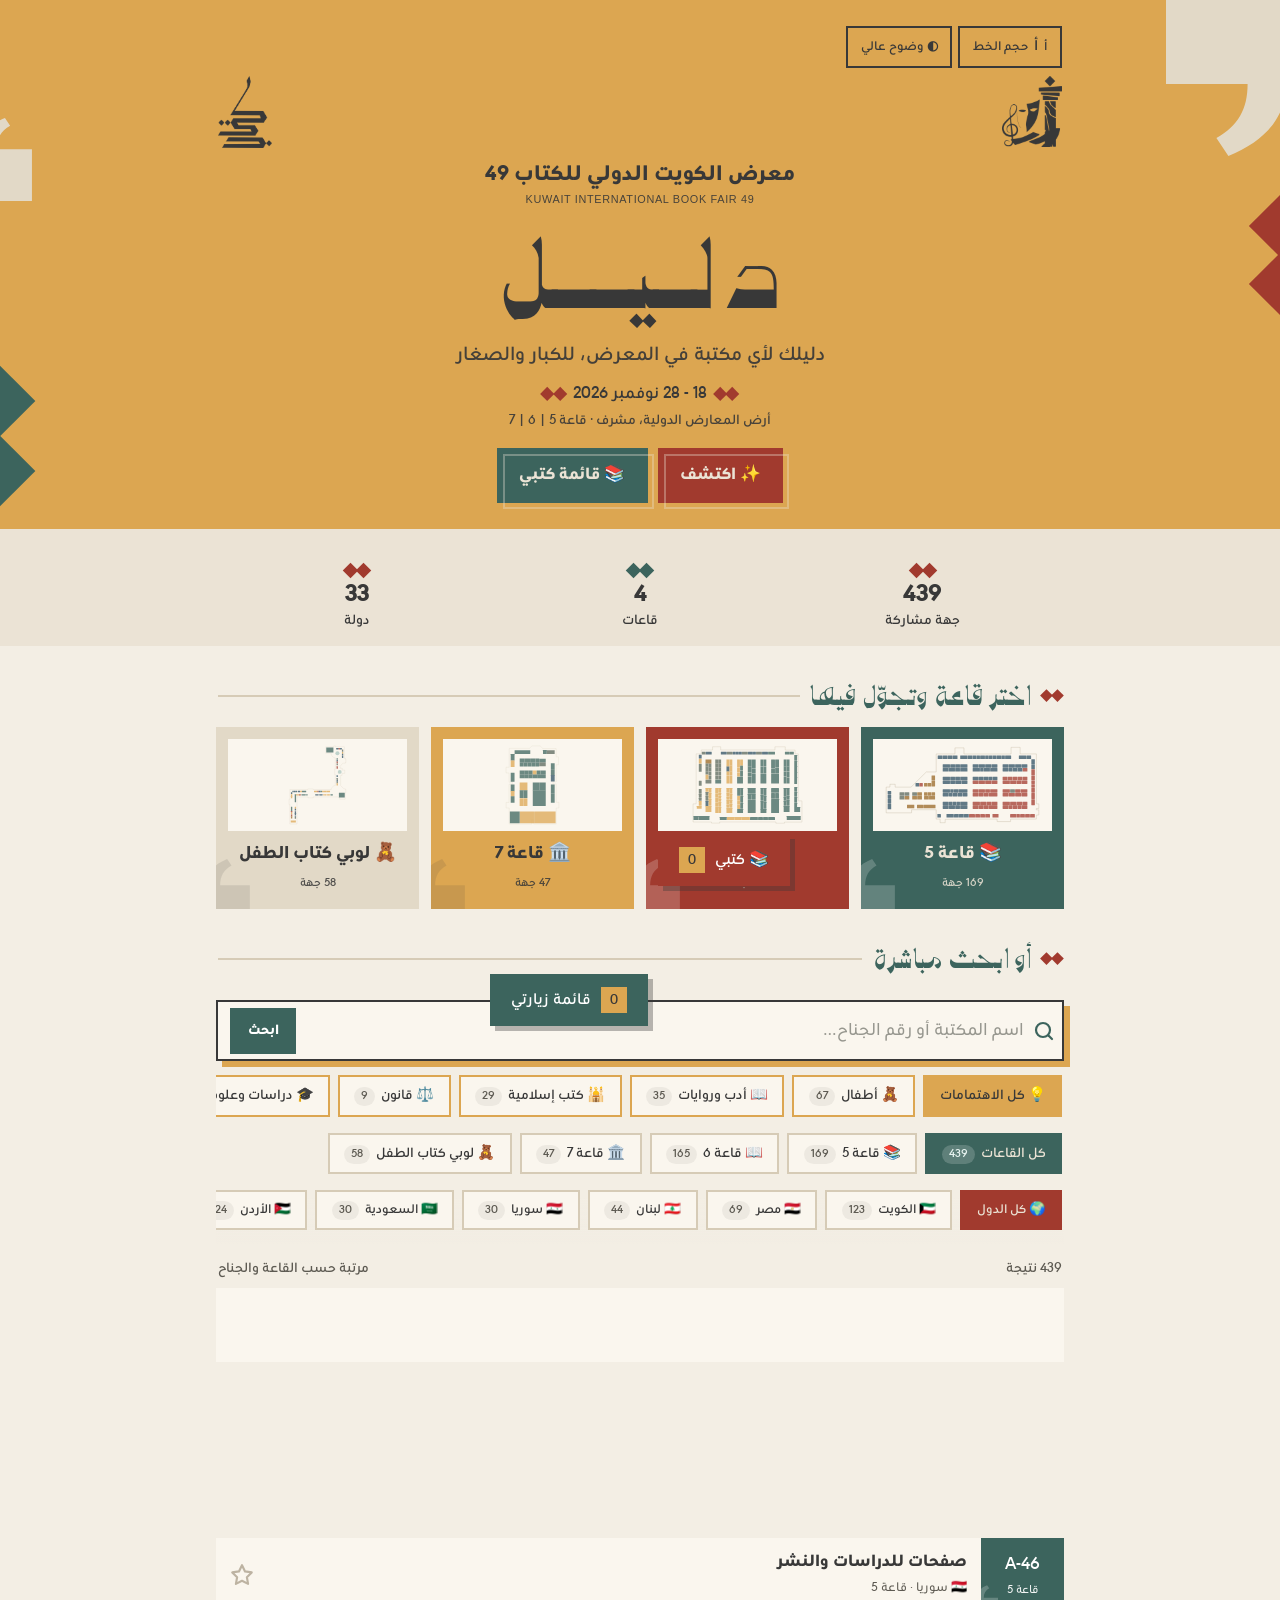
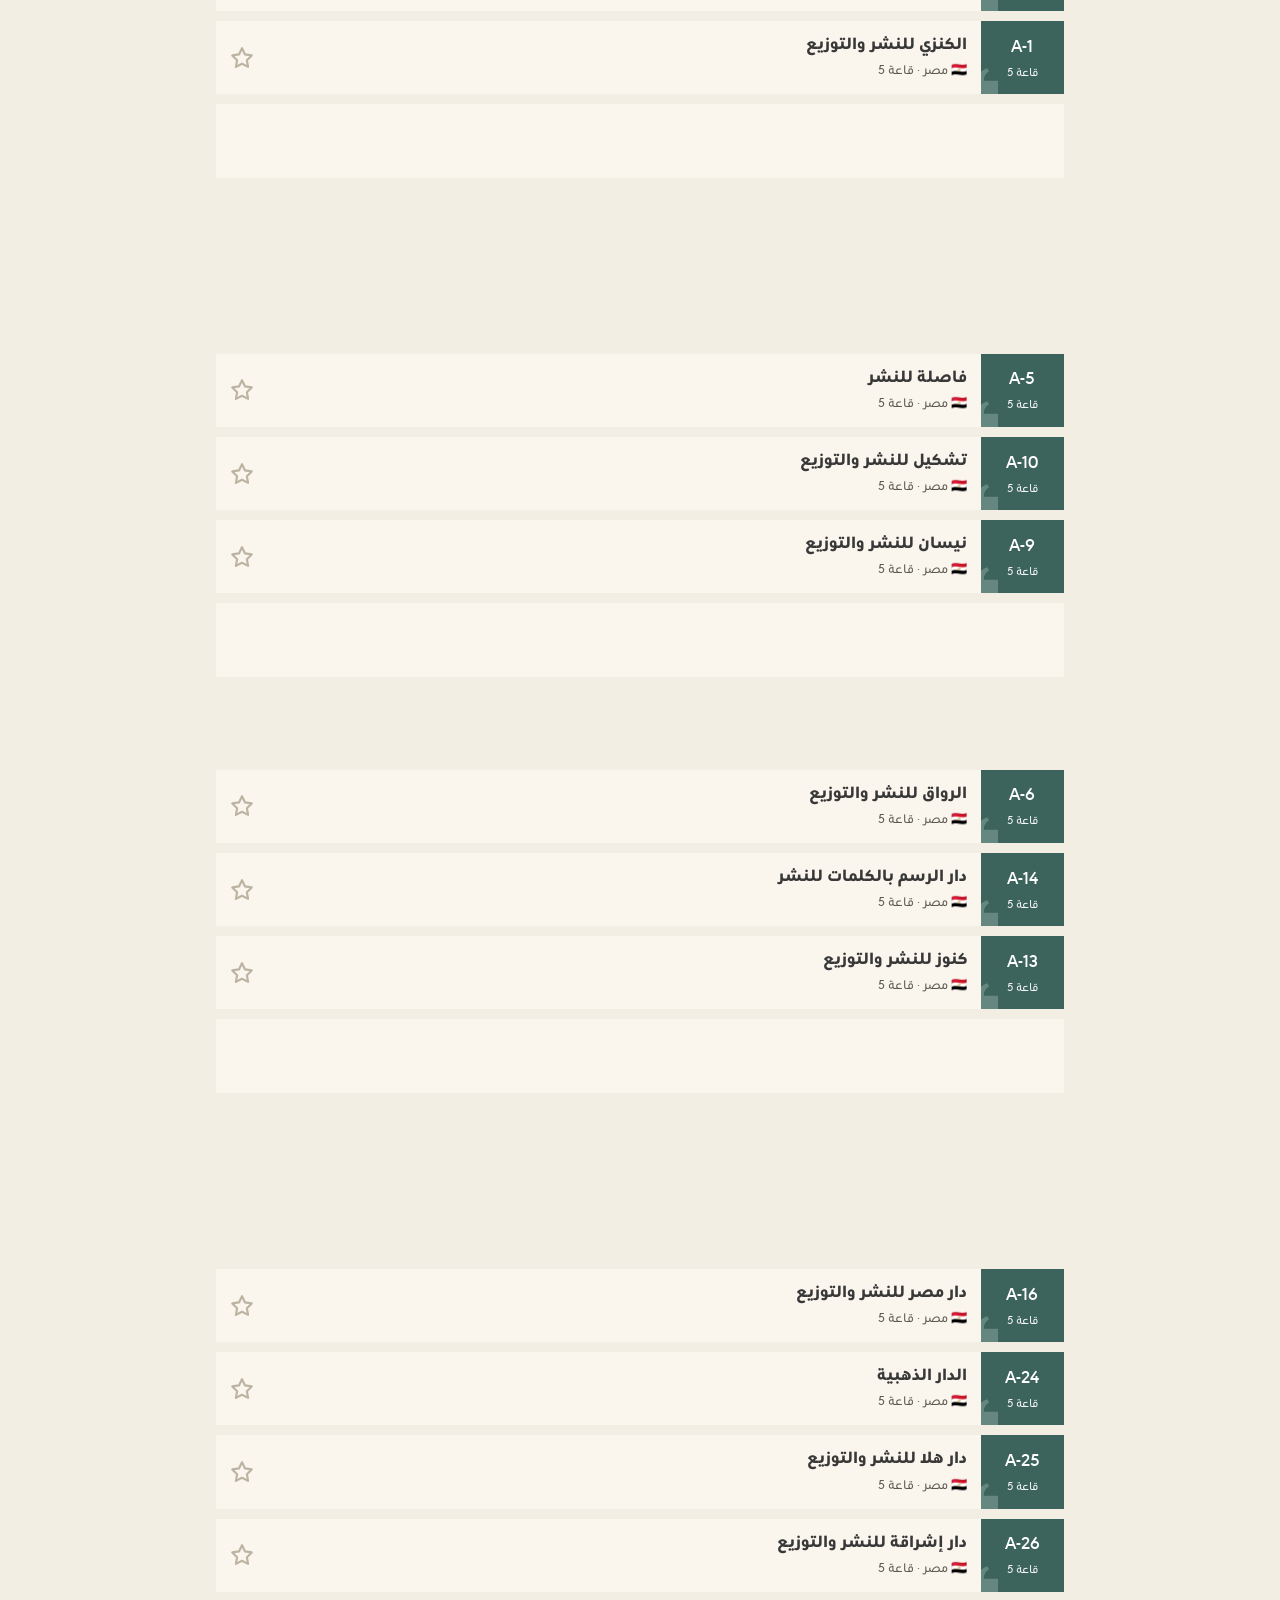
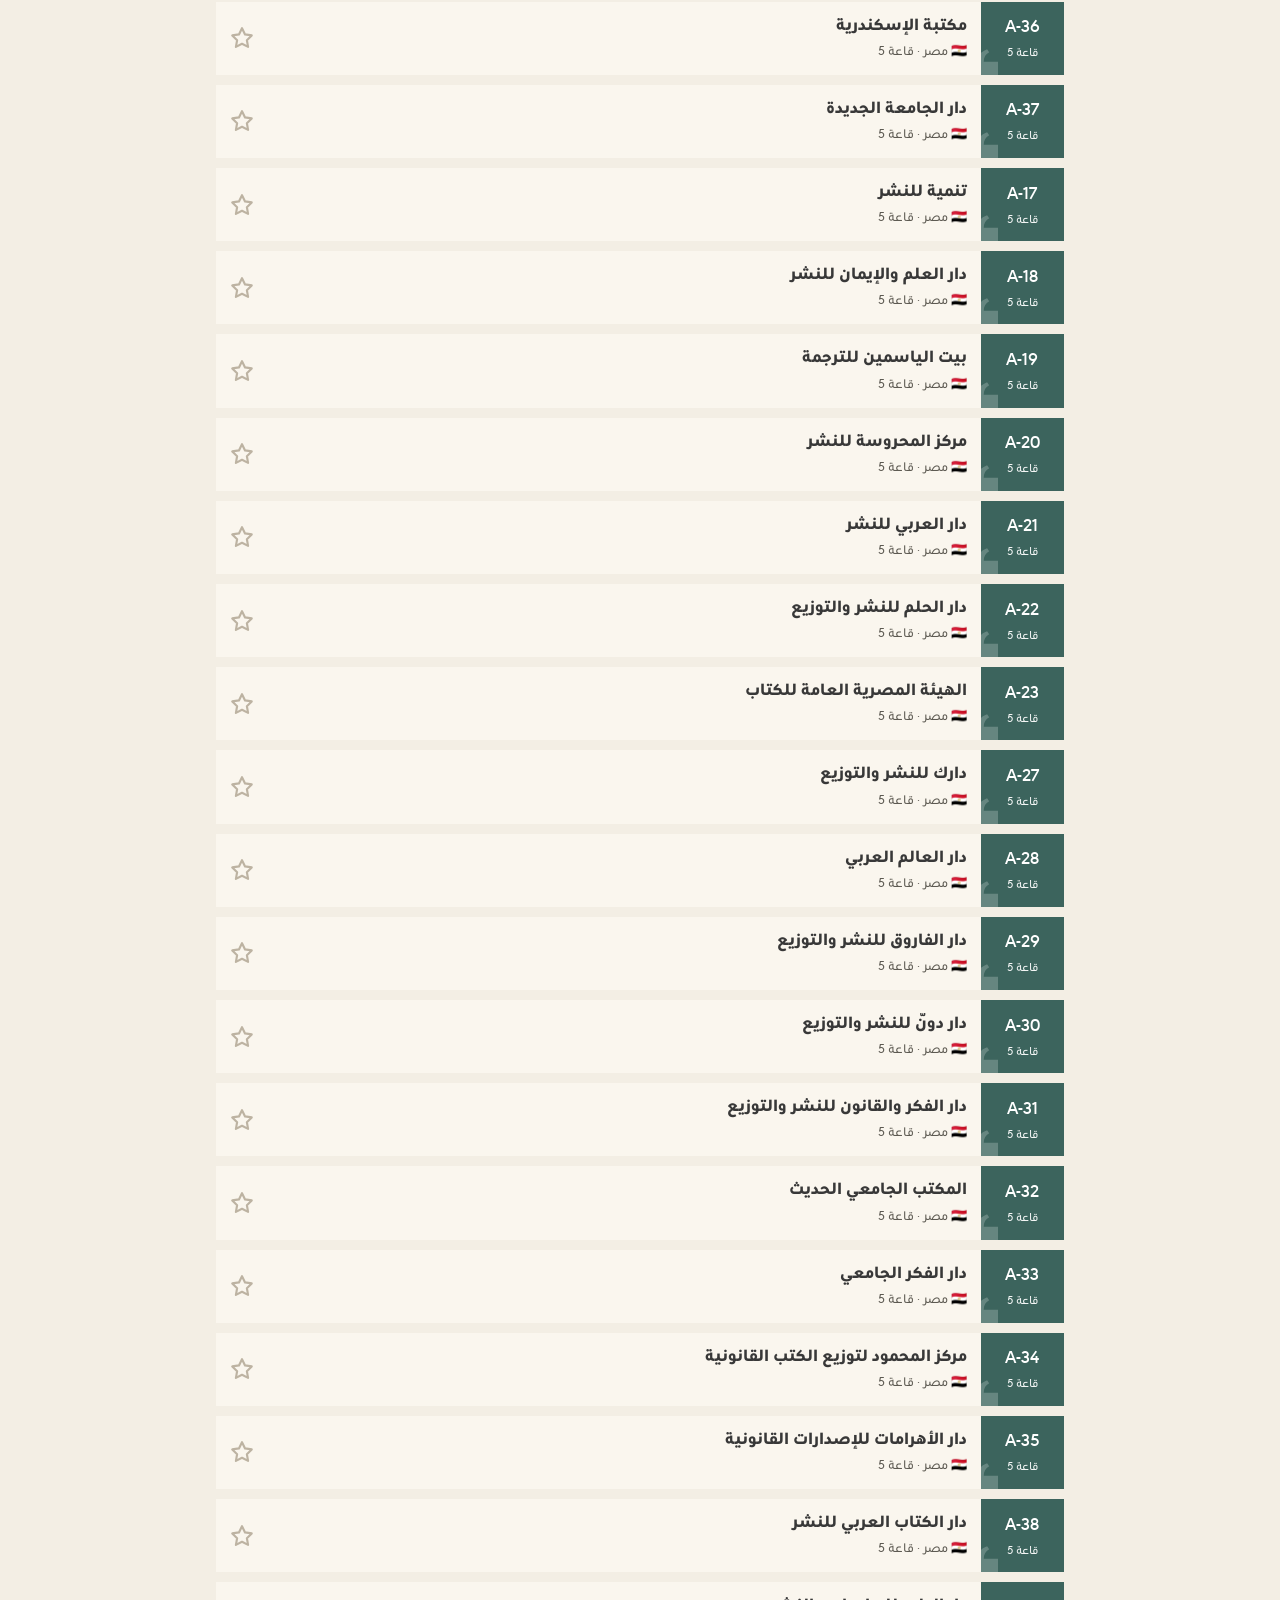
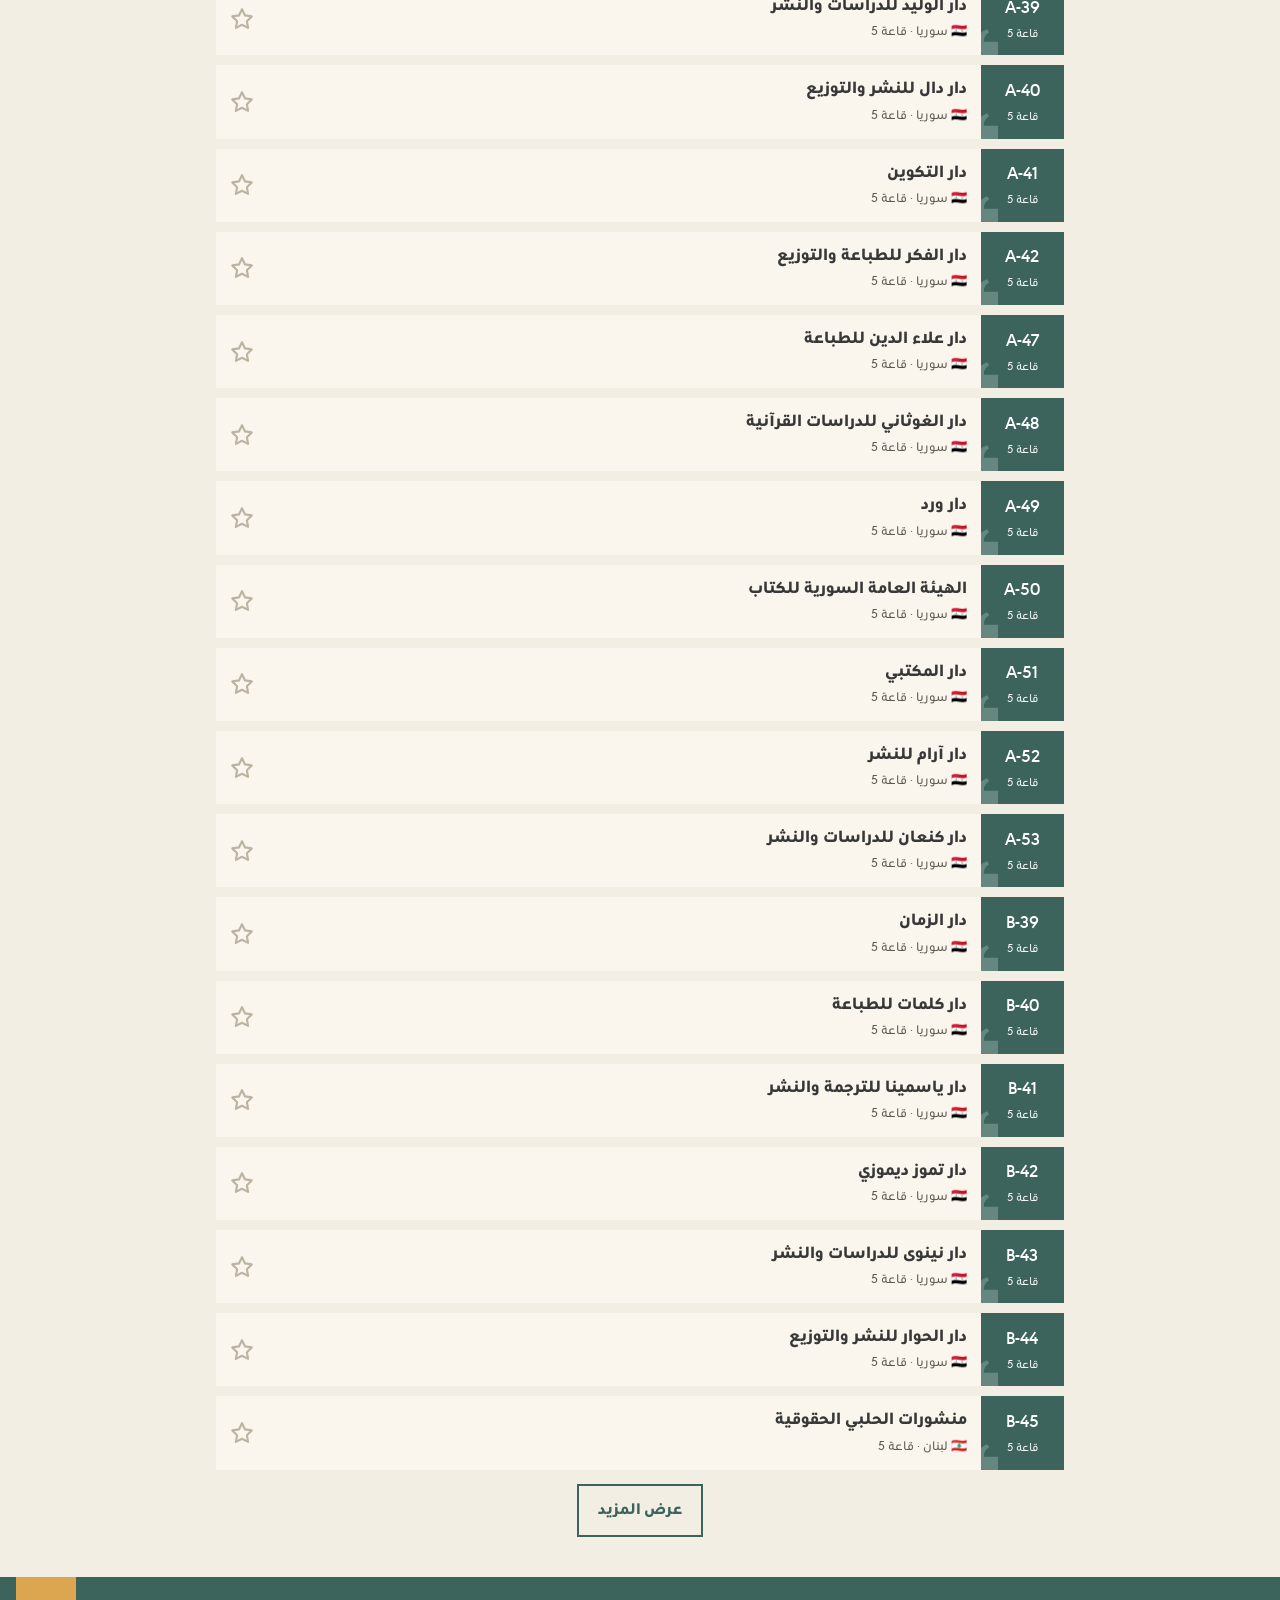
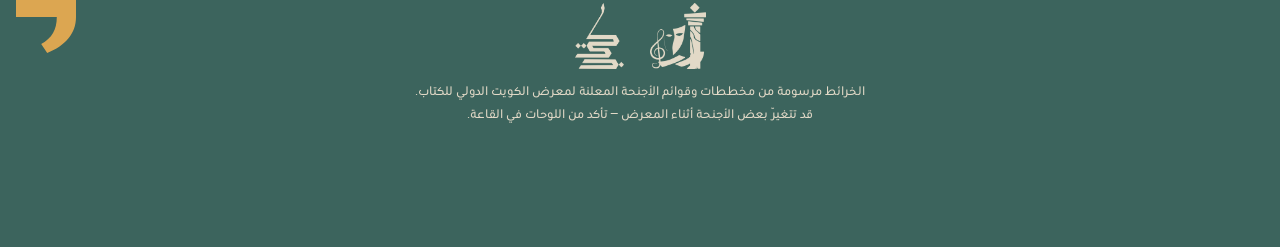
==== index.html @ 0741b062 "تصميم دليل مطابق لإعلانات معرض الكويت الدولي للكتاب 49 Co-Authored-By: Claude Opus 5.5 <noreply@anth" ====
<!DOCTYPE html>
<html lang="ar" dir="rtl">
<head>
<meta charset="utf-8">
<meta name="viewport" content="width=device-width, initial-scale=1">
<link rel="manifest" href="manifest.webmanifest">
<link rel="apple-touch-icon" href="icon-180.png">
<meta name="theme-color" content="#dca651">
<meta name="apple-mobile-web-app-capable" content="yes">
<meta name="apple-mobile-web-app-title" content="دليل">
<title>دليل — معرض الكويت الدولي للكتاب</title>
<link rel="preload" href="fonts/URWGeometricArabic-Medium.ttf" as="font" type="font/ttf" crossorigin>
<link rel="preload" href="fonts/Momken-Regular.otf" as="font" type="font/otf" crossorigin>
<style>
:root{
  --paper:#f4efe6; --card:#fffdf8; --ink:#1d2624; --muted:#5f655f; --line:#e3d9c7;
  --green:#1f5e57; --green2:#2f7d73; --maroon:#7a2a2a; --gold:#d9a441; --floor:#fbf7ef; --floor2:#efe6d4;
  --shadow:0 10px 30px -12px rgba(31,40,38,.25);
}
html{font-size:16px} html.fs2{font-size:19px} html.fs3{font-size:22.5px}
body.hc{--paper:#fff;--card:#fff;--ink:#000;--muted:#1b1b1b;--line:#000;--green:#00463f;--maroon:#6b0000;--floor:#fff;--floor2:#ddd}
body.hc .item,body.hc .chip,body.hc .field,body.hc .stat,body.hc .hallcard{border-width:2px}
*{box-sizing:border-box;-webkit-tap-highlight-color:transparent}
html,body{margin:0;background:var(--paper);color:var(--ink);font-family:"Baloo Bhaijaan 2",system-ui,sans-serif}
button{font-family:inherit;cursor:pointer;border:0;background:none;color:inherit;font-size:inherit}
button:focus-visible,input:focus-visible,.item:focus-visible{outline:3px solid var(--gold);outline-offset:2px}
.wrap{max-width:880px;margin:0 auto;padding:0 16px 130px}

/* ---------- top / a11y ---------- */
.a11y{display:flex;gap:6px;justify-content:flex-start;padding-top:12px;flex-wrap:wrap}
.a11y button{display:flex;align-items:center;gap:6px;background:var(--card);border:1px solid var(--line);border-radius:999px;padding:.4rem .8rem;font-size:.82rem;font-weight:600;color:var(--ink)}
.a11y button.on{background:var(--ink);color:var(--paper)}
.hero{padding:14px 0 10px}
.brand{display:flex;align-items:center;gap:12px}
.logo{width:56px;height:56px;border-radius:18px;background:var(--green);display:grid;place-items:center;box-shadow:var(--shadow);flex:none}
.logo svg{width:32px;height:32px}
h1{font-family:"Lalezar",sans-serif;font-size:2.2rem;margin:0;line-height:1.1;color:var(--green)}
h1 span{color:var(--maroon)}
.sub{margin:6px 0 0;color:var(--muted);font-size:.95rem}
.stats{display:flex;gap:8px;margin-top:14px;flex-wrap:wrap}
.stat{background:var(--card);border:1px solid var(--line);border-radius:999px;padding:.35rem .8rem;font-size:.85rem;color:var(--muted)}
.stat b{color:var(--green);font-size:1rem}

/* ---------- halls strip (drawn mini maps) ---------- */
.sect{font-family:"Lalezar",sans-serif;color:var(--green);font-size:1.15rem;margin:22px 2px 10px}
.halls{display:grid;grid-template-columns:repeat(4,1fr);gap:10px}
@media(max-width:620px){.halls{grid-template-columns:repeat(2,1fr)}}
.hallcard{background:var(--card);border:1px solid var(--line);border-radius:18px;padding:10px;text-align:center;box-shadow:var(--shadow);transition:transform .15s}
.hallcard:active{transform:scale(.97)}
.hallcard svg{width:100%;height:82px;display:block}
.hallcard b{display:block;margin-top:6px;font-size:.95rem}
.hallcard small{color:var(--muted);font-size:.78rem}
.hallcard.kids{background:linear-gradient(160deg,#fff4dc,#ffe6ef);border-color:#f2c9a0}

/* ---------- Search ---------- */
.searchbox{position:sticky;top:0;z-index:20;background:linear-gradient(var(--paper) 80%,transparent);padding:10px 0 12px}
.field{display:flex;align-items:center;gap:8px;background:var(--card);border:2px solid var(--line);border-radius:18px;padding:6px 8px 6px 14px;box-shadow:var(--shadow)}
.field:focus-within{border-color:var(--green2)}
.field>svg{flex:none;width:24px;height:24px;color:var(--green)}
.field input{flex:1;min-width:0;border:0;outline:0;background:none;font:inherit;font-size:1.08rem;padding:.6rem 0;color:var(--ink)}
.field input::placeholder{color:#97978f}
.clear{width:36px;height:36px;border-radius:10px;color:var(--muted);display:none}
.clear.on{display:grid;place-items:center}
.surprise{flex:none;display:flex;align-items:center;gap:6px;background:var(--maroon);color:#fff;border-radius:12px;padding:.6rem .8rem;font-weight:600;font-size:.9rem}
.chips{display:flex;gap:8px;overflow-x:auto;padding:12px 2px 2px;scrollbar-width:none}
.chips::-webkit-scrollbar{display:none}
.chip{flex:none;padding:.45rem .9rem;border-radius:999px;border:1px solid var(--line);background:var(--card);font-size:.9rem;color:var(--ink);white-space:nowrap}
.chip small{display:inline-block;color:var(--muted);margin-inline-start:6px;background:rgba(0,0,0,.05);border-radius:999px;padding:0 7px;font-size:.75rem}
.chip.on{background:var(--green);color:#fff;border-color:var(--green)}
.chip.on small{color:#e7f3f0;background:rgba(255,255,255,.18)}
.chips.countries .chip{font-size:.83rem}
.chips.countries .chip.on{background:var(--maroon);border-color:var(--maroon)}

/* ---------- Results ---------- */
.meta{display:flex;justify-content:space-between;align-items:center;margin:14px 2px 8px;color:var(--muted);font-size:.85rem}
.hint{background:#fff6e2;border:1px dashed var(--gold);border-radius:14px;padding:10px 14px;margin:6px 0 10px;font-size:.9rem;color:#3b3220}
.list{display:grid;gap:10px}
.item{display:flex;align-items:stretch;background:var(--card);border:1px solid var(--line);border-radius:18px;overflow:hidden;animation:rise .35s both;cursor:pointer}
.item:active{transform:scale(.985)}
@keyframes rise{from{opacity:0;transform:translateY(8px)}to{opacity:1;transform:none}}
.tag{flex:none;width:5rem;display:flex;flex-direction:column;align-items:center;justify-content:center;gap:2px;color:#fff;padding:10px 4px}
.tag .bn{font-weight:700;font-size:1.15rem;direction:ltr}
.tag .hn{font-size:.72rem;opacity:.95}
.t-h5{background:#1f5e57} .t-h6{background:#7a2a2a} .t-h7{background:#3e4a6b} .t-kids{background:#b5672b}
.body{flex:1;min-width:0;padding:12px 14px}
.name{font-weight:600;font-size:1rem;line-height:1.5}
.name mark{background:#fde9b4;color:inherit;border-radius:4px;padding:0 2px}
.cty{font-size:.82rem;color:var(--muted);margin-top:3px}
.star{flex:none;width:3.3rem;display:grid;place-items:center;color:#bdb3a2}
.star svg{width:26px;height:26px;transition:transform .25s}
.star.on{color:var(--gold)}
.star.on svg{transform:scale(1.15) rotate(-12deg)}
.empty{text-align:center;color:var(--muted);padding:40px 10px;line-height:1.9}
.more{display:block;margin:14px auto;padding:.7rem 1.2rem;border-radius:12px;background:var(--card);border:1px solid var(--line);font-weight:600;color:var(--green)}

/* ---------- dock ---------- */
.dock{position:fixed;inset-inline:0;bottom:14px;z-index:30;display:flex;justify-content:center;pointer-events:none}
.dock button{pointer-events:auto;display:flex;align-items:center;gap:10px;background:var(--ink);color:var(--paper);border-radius:999px;padding:.8rem 1.3rem;font-weight:600;box-shadow:0 14px 30px -10px rgba(0,0,0,.5);transform:translateY(140px);transition:transform .35s cubic-bezier(.2,1.4,.4,1)}
.dock button.on{transform:none}
.dock .cnt{background:var(--gold);color:#1d2624;border-radius:999px;min-width:26px;height:26px;display:grid;place-items:center;font-size:.9rem}

/* ---------- sheets ---------- */
.sheet{position:fixed;inset:0;z-index:50;display:none;flex-direction:column;background:var(--paper)}
.sheet.open{display:flex;animation:fade .25s}
@keyframes fade{from{opacity:0}to{opacity:1}}
.bar{display:flex;align-items:center;gap:10px;padding:10px 12px;background:var(--card);border-bottom:1px solid var(--line)}
.bar h2{flex:1;margin:0;font-size:1.1rem;font-family:"Lalezar",sans-serif;color:var(--green)}
.icon{width:44px;height:44px;border-radius:12px;display:grid;place-items:center;background:#f1ebdf;color:#1d2624;flex:none}
.icon svg{width:22px;height:22px}

/* ---------- drawn map ---------- */
.viewport{position:relative;flex:1;overflow:hidden;touch-action:none;cursor:grab;
  background:radial-gradient(circle at 20% 10%,#e9f1ee 0,transparent 45%),radial-gradient(circle at 90% 90%,#f6e7d4 0,transparent 40%),#ece6da}
body.hc .viewport{background:#e8e8e8}
.viewport.drag{cursor:grabbing}
.stage{position:absolute;left:0;top:0;transform-origin:0 0;will-change:transform}
.stage.anim{transition:transform .75s cubic-bezier(.22,.9,.25,1)}
.stage svg{display:block;overflow:visible}
.floor{fill:var(--floor);stroke:#d8ccb4;stroke-width:3}
.corr{fill:none;stroke:var(--floor);stroke-linecap:round;stroke-linejoin:round}
.corrEdge{fill:none;stroke:#d8ccb4;stroke-linecap:round;stroke-linejoin:round}
.bt rect{stroke-width:2;transition:fill .3s,opacity .3s}
.bt .num{font:700 15px "Baloo Bhaijaan 2",sans-serif;text-anchor:middle;dominant-baseline:central;direction:ltr;pointer-events:none}
.bt .nm{font:600 7.5px "Baloo Bhaijaan 2",sans-serif;text-anchor:middle;dominant-baseline:central;fill:#1d2624;pointer-events:none;opacity:0;transition:opacity .3s}
.zoomed .bt .nm{opacity:1}
.zoomed .bt .num{transform:translateY(-6px)}
.bt{cursor:pointer}
.bt .vs{display:none}
.bt.v .vs{display:inline}
svg.focus .bt rect{opacity:.38}
svg.focus .bt.nb rect,svg.focus .bt.sel rect{opacity:1}
.bt.nb rect{stroke:#d9a441!important;stroke-width:4}
.bt.sel rect{fill:#7a2a2a!important;stroke:#fff!important;stroke-width:4}
.bt.sel .num{fill:#fff!important}
.bt.sel .nm{fill:#fff!important}
.halo{fill:none;stroke:#7a2a2a;stroke-width:5;animation:halo 1.6s ease-out infinite;transform-box:fill-box;transform-origin:center}
.halo.b{animation-delay:.8s}
@keyframes halo{from{transform:scale(.6);opacity:.95}to{transform:scale(1.9);opacity:0}}
.pinG{animation:bob 1.4s ease-in-out infinite}
@keyframes bob{50%{transform:translateY(-8px)}}
.ent text{font:700 14px "Baloo Bhaijaan 2",sans-serif;fill:#fff;text-anchor:middle;dominant-baseline:central}
.compass{position:absolute;inset-inline-end:12px;bottom:12px;z-index:3;background:var(--card);border-radius:14px;box-shadow:var(--shadow);padding:8px 10px;font-size:.75rem;max-width:62%}
.compass .legend{margin-top:6px}
.legend span{display:inline-flex;align-items:center;gap:4px;margin:2px 0 2px 8px;white-space:nowrap}
.legend i{width:12px;height:12px;border-radius:3px;display:inline-block;border:2px solid}
.zoom{position:absolute;inset-inline-start:12px;top:12px;display:flex;flex-direction:column;gap:8px;z-index:3}
.zoom button{width:46px;height:46px;border-radius:14px;background:var(--card);box-shadow:var(--shadow);font-size:1.4rem;font-weight:700;color:var(--green)}
.zoom button.tg{font-size:.7rem;line-height:1.15}
.halltabs{position:absolute;inset-inline-end:12px;top:12px;z-index:3;display:flex;gap:6px;flex-wrap:wrap;justify-content:flex-end;max-width:72%}
.halltabs button{background:var(--card);box-shadow:var(--shadow);border-radius:12px;padding:.45rem .7rem;font-size:.82rem;font-weight:600;color:var(--ink)}
.halltabs button.on{background:var(--green);color:#fff}

.info{background:var(--card);border-top-left-radius:26px;border-top-right-radius:26px;padding:12px 18px 18px;box-shadow:0 -10px 30px -12px rgba(0,0,0,.25);position:relative;z-index:4;max-height:52vh;overflow:auto}
.info .grip{width:44px;height:5px;border-radius:9px;background:#ddd3c2;margin:0 auto 10px}
.info .row{display:flex;gap:12px;align-items:center}
.badge{flex:none;border-radius:16px;color:#fff;padding:8px 12px;text-align:center;min-width:5rem}
.badge b{display:block;font-size:1.3rem;direction:ltr}
.badge span{font-size:.75rem;opacity:.95}
.info .nm{font-weight:700;font-size:1.15rem;line-height:1.45}
.info .ct{color:var(--muted);font-size:.9rem}
.where{margin-top:12px;background:#f6f0e4;border-radius:14px;padding:10px 12px;font-size:.92rem;line-height:1.8;color:#2b2b26}
body.hc .where{background:#fff;border:2px solid #000}
.where button{display:inline;background:#fff;border:1px solid #e3d6bd;border-radius:8px;padding:1px 8px;margin:2px;font-size:.85rem;color:#1d2624}
.actions{display:flex;gap:8px;margin-top:12px;flex-wrap:wrap}
.btn{flex:1;min-width:8.5rem;display:flex;align-items:center;justify-content:center;gap:6px;padding:.8rem;border-radius:14px;font-weight:600;font-size:.92rem;background:#f1ebdf;color:#1d2624}
.btn.pri{background:var(--green);color:#fff}
.btn.gold{background:var(--gold);color:#1d2624}
.btn svg{width:18px;height:18px}
.tour{display:none;align-items:center;gap:8px;margin-top:10px}
.tour.on{display:flex}
.tour .prog{flex:1;text-align:center;font-size:.85rem;color:var(--muted)}
.toast{position:fixed;left:50%;bottom:90px;transform:translate(-50%,40px);opacity:0;background:var(--ink);color:var(--paper);padding:10px 16px;border-radius:12px;font-size:.9rem;z-index:90;transition:all .3s;pointer-events:none;max-width:90%;text-align:center}
.toast.on{opacity:1;transform:translate(-50%,0)}

.vlist{flex:1;overflow:auto;padding:14px 16px 30px}
.vh{display:flex;align-items:center;gap:8px;margin:14px 2px 8px;font-weight:700;color:var(--green)}
.vh i{flex:1;height:1px;background:var(--line)}
.vi{display:flex;align-items:center;gap:10px;background:var(--card);border:1px solid var(--line);border-radius:14px;padding:10px 12px;margin-bottom:8px}
.vi .n{width:30px;height:30px;border-radius:50%;display:grid;place-items:center;background:#efe8da;color:#1d2624;font-weight:700;font-size:.85rem;flex:none}
.vi.done{opacity:.55}
.vi.done .n{background:var(--green);color:#fff}
.vi .tx{flex:1;min-width:0;cursor:pointer}
.vi .tx b{display:block;font-size:.95rem}
.vi .tx span{font-size:.8rem;color:var(--muted)}
.vi .ck{width:40px;height:40px;border-radius:10px;background:#f1ebdf;color:#1d2624;display:grid;place-items:center}
.vi .rm{width:34px;height:34px;color:#a99}
.vfoot .btn{min-width:0;padding:.75rem .5rem}
.vfoot{padding:12px 16px;background:var(--card);border-top:1px solid var(--line);display:flex;gap:8px}
footer{color:var(--muted);font-size:.8rem;text-align:center;margin-top:30px;line-height:1.8}
@media(min-width:760px){ h1{font-size:2.7rem} .info{max-width:760px;margin:0 auto;width:100%} }

/* ================= THEME: playful & bright ================= */
:root{--paper:#fff8ef;--card:#ffffff;--ink:#23213a;--muted:#6b6880;--line:#f0e3d2;
  --green:#0fa79a;--green2:#12b5a5;--maroon:#ff5d6c;--gold:#ffb703;--floor:#fffaf2;--floor2:#ffeeda;
  --violet:#7c5cff;--coral:#ff6b57;--sun:#ffc23d;--sky:#3aa0ff;
  --shadow:0 12px 28px -14px rgba(76,52,140,.35)}
body:not(.hc){background:
  radial-gradient(600px 380px at 105% -5%,#ffe1ec 0,transparent 60%),
  radial-gradient(520px 360px at -10% 12%,#d9f7f2 0,transparent 60%),
  radial-gradient(700px 500px at 50% 110%,#fff0c9 0,transparent 60%),var(--paper);background-attachment:fixed}
body{letter-spacing:0}
.hero{position:relative}
.deco{position:absolute;inset:0;pointer-events:none;z-index:0}
.deco span{position:absolute;font-size:1.6rem;opacity:.85;animation:float 6s ease-in-out infinite}
.deco span:nth-child(1){top:-2px;left:2%;animation-delay:0s}
.deco span:nth-child(2){top:-6px;left:18%;font-size:1.2rem;animation-delay:1.2s}
.deco span:nth-child(3){bottom:58px;left:1%;font-size:1rem;animation-delay:.6s}
@keyframes float{0%,100%{transform:translateY(0) rotate(-6deg)}50%{transform:translateY(-10px) rotate(6deg)}}
.brand,.stats{position:relative;z-index:1}
h1{font-family:"Lalezar",sans-serif;font-weight:400;font-size:2.9rem;line-height:1.05;
  background:linear-gradient(90deg,#7c5cff,#ff5d6c 55%,#ffb703);-webkit-background-clip:text;background-clip:text;color:transparent}
h1 span{color:transparent}
.logo{background:linear-gradient(140deg,#7c5cff,#ff5d6c);border-radius:22px;transform:rotate(-6deg)}
.sub{font-size:1rem;color:var(--muted)}
.stat{border:0;background:#fff;box-shadow:var(--shadow);font-weight:500}
.stat:nth-child(1) b{color:#7c5cff}.stat:nth-child(2) b{color:#ff5d6c}.stat:nth-child(3) b{color:#0fa79a}
.sect{font-family:"Lalezar",sans-serif;font-weight:400;font-size:1.45rem;color:var(--ink)}
.sect::after{content:"";display:block;width:54px;height:6px;border-radius:9px;margin-top:2px;background:linear-gradient(90deg,#ffb703,#ff5d6c)}
.a11y button{border:0;box-shadow:var(--shadow);background:#fff}
.a11y button.on{background:#23213a;color:#fff}
.hallcard{border:0;border-radius:24px;padding:12px;box-shadow:var(--shadow);position:relative;overflow:hidden}
.hallcard::before{content:"";position:absolute;inset:0 0 auto 0;height:7px}
.hallcard[data-hall="h5"]{background:linear-gradient(170deg,#e3fbf7,#fff 60%)}.hallcard[data-hall="h5"]::before{background:#12b5a5}
.hallcard[data-hall="h6"]{background:linear-gradient(170deg,#ffe8e4,#fff 60%)}.hallcard[data-hall="h6"]::before{background:#ff6b57}
.hallcard[data-hall="h7"]{background:linear-gradient(170deg,#ece6ff,#fff 60%)}.hallcard[data-hall="h7"]::before{background:#7c5cff}
.hallcard.kids{background:linear-gradient(160deg,#fff3c4,#ffe0ef 70%)}.hallcard.kids::before{background:linear-gradient(90deg,#ffb703,#ff5d9e,#3aa0ff)}
.hallcard b{font-size:1.08rem;font-weight:700}
.hallcard:hover{transform:translateY(-3px) rotate(-.6deg)}
.field{border:0;border-radius:22px;padding:6px 8px 6px 14px;box-shadow:0 0 0 3px transparent,var(--shadow);background:
  linear-gradient(#fff,#fff) padding-box,linear-gradient(90deg,#7c5cff,#ff5d6c,#ffb703) border-box;border:3px solid transparent}
.field>svg{color:#7c5cff}
.field input{font-size:1.12rem}
.surprise{background:linear-gradient(120deg,#ff5d6c,#ff9f1c);border-radius:16px;padding:.65rem .95rem;font-weight:700;box-shadow:0 8px 18px -8px rgba(255,93,108,.8);animation:wiggle 4s ease-in-out infinite}
@keyframes wiggle{0%,90%,100%{transform:none}93%{transform:rotate(-4deg) scale(1.04)}96%{transform:rotate(4deg) scale(1.04)}}
.chip{border:0;box-shadow:0 4px 12px -8px rgba(76,52,140,.45);font-weight:600}
.chip.on{background:linear-gradient(120deg,#7c5cff,#a26bff);color:#fff}
.chips.countries .chip.on{background:linear-gradient(120deg,#ff5d6c,#ff8a5b)}
.item{border:0;border-radius:22px;box-shadow:var(--shadow);transition:transform .15s}
.item:hover{transform:translateY(-2px)}
.tag{border-radius:18px;margin:6px;width:4.8rem}
.t-h5{background:linear-gradient(150deg,#12b5a5,#0b8f84)}
.t-h6{background:linear-gradient(150deg,#ff6b57,#e8455e)}
.t-h7{background:linear-gradient(150deg,#7c5cff,#5a3fe0)}
.t-kids{background:linear-gradient(150deg,#ffb703,#ff7a3d)}
.name{font-weight:700;font-size:1.05rem}
.name mark{background:#ffe066}
.star.on{color:#ffb703}
.dock button{background:linear-gradient(120deg,#7c5cff,#ff5d6c);color:#fff}
.dock .cnt{background:#ffe066}
.bar h2{font-family:"Lalezar",sans-serif;font-weight:400;font-size:1.35rem;color:var(--ink)}
.icon{background:#f3eefe;color:#5a3fe0;border-radius:14px}
.viewport{background:radial-gradient(circle at 15% 10%,#e3fbf7 0,transparent 40%),radial-gradient(circle at 90% 85%,#ffe8f0 0,transparent 45%),radial-gradient(circle at 80% 15%,#fff3c4 0,transparent 35%),#f6f1ff}
.floor{stroke:#e9d9c3;stroke-width:4}
.bt rect{stroke-width:2.5}
.bt.sel rect{fill:#ff5d6c!important}
.bt.nb rect{stroke:#ffb703!important}
.halo{stroke:#ff5d6c}
.pinG path{fill:#7c5cff}
.zoom button{border-radius:16px;color:#5a3fe0}
.halltabs button{border-radius:14px}
.halltabs button.on{background:linear-gradient(120deg,#7c5cff,#a26bff);color:#fff}
.ent rect{fill:#23213a}
.info{border-top-left-radius:30px;border-top-right-radius:30px}
.info .nm{font-weight:800;font-size:1.25rem}
.badge{border-radius:20px}
.where{background:linear-gradient(140deg,#fff7e0,#ffeef3);border-radius:18px}
.where button{border:0;box-shadow:0 3px 10px -6px rgba(0,0,0,.4);border-radius:10px}
.btn{border-radius:16px;font-weight:700}
.btn.pri{background:linear-gradient(120deg,#0fa79a,#12c4b2)}
.btn.gold{background:linear-gradient(120deg,#ffc23d,#ffb703)}
.vi{border:0;box-shadow:var(--shadow);border-radius:18px}
.vh{color:#7c5cff;font-family:"Lalezar",sans-serif;font-weight:400;font-size:1.15rem}
.toast{background:#23213a;border-radius:16px}
/* high-contrast keeps priority */
body.hc{--paper:#fff;--card:#fff;--ink:#000;--muted:#1b1b1b;--line:#000}
body.hc h1{background:none;color:#000}
body.hc .field{background:#fff;border:3px solid #000}
body.hc .item,body.hc .chip,body.hc .hallcard,body.hc .stat,body.hc .vi{border:2px solid #000;box-shadow:none}
body.hc .chip.on,body.hc .halltabs button.on,body.hc .dock button,body.hc .surprise{background:#000;color:#fff}
body.hc .viewport{background:#eee}

/* ===== v4 additions ===== */
.herobtns{display:flex;gap:10px;margin-top:16px;flex-wrap:wrap;position:relative;z-index:1}
.discover{display:flex;align-items:center;gap:6px;padding:.75rem 1.3rem;border-radius:18px;font-weight:800;font-size:1.05rem;color:#fff;
  background:linear-gradient(120deg,#ff5d6c,#ff9f1c);box-shadow:0 10px 22px -10px rgba(255,93,108,.9);animation:wiggle 4s ease-in-out infinite}
.discover.alt{background:linear-gradient(120deg,#7c5cff,#3aa0ff);box-shadow:0 10px 22px -10px rgba(124,92,255,.9);animation:none}
.surprise{animation:none}
.tags .chip{background:linear-gradient(#fff,#fff) padding-box,linear-gradient(90deg,#ffb703,#ff5d6c) border-box;border:2px solid transparent}
.tags .chip.on{background:linear-gradient(120deg,#ffb703,#ff7a3d);color:#fff;border-color:transparent}
.tagnote{font-size:.75rem;color:var(--muted);margin:6px 4px 0}
.dock{gap:10px}
.dock button#booksDock{background:linear-gradient(120deg,#0fa79a,#3aa0ff)}
.install{margin-top:14px;background:#fff;border-radius:18px;box-shadow:var(--shadow);padding:12px 14px;font-size:.88rem;line-height:1.7;display:flex;gap:10px;align-items:flex-start;position:relative;z-index:1}
.install[hidden]{display:none}
.install b{display:block;font-size:.95rem}
.install .x{margin-inline-start:auto;width:32px;height:32px;border-radius:10px;background:#f3eefe;flex:none}
.install .ins{margin-top:6px;padding:.45rem .9rem;border-radius:12px;background:linear-gradient(120deg,#7c5cff,#a26bff);color:#fff;font-weight:700}
.bintro{background:linear-gradient(140deg,#e3fbf7,#fff7e0);border-radius:16px;padding:10px 14px;font-size:.88rem;line-height:1.7;margin-bottom:12px}
.bform{display:grid;gap:8px;background:#fff;border-radius:20px;padding:12px;box-shadow:var(--shadow)}
.bform input{font:inherit;font-size:1rem;padding:.7rem .9rem;border-radius:14px;border:2px solid var(--line);background:#fffdf9;color:var(--ink);width:100%}
.bform input:focus{outline:none;border-color:#7c5cff}
.libpick{position:relative}
.sugg{position:absolute;inset-inline:0;top:100%;margin-top:4px;background:#fff;border-radius:14px;box-shadow:0 14px 30px -10px rgba(0,0,0,.35);z-index:5;max-height:240px;overflow:auto}
.sugg button{display:block;width:100%;text-align:start;padding:.6rem .9rem;border-bottom:1px solid #f3ece0;font-size:.9rem}
.sugg button small{color:var(--muted)}
.bstats{margin:14px 4px 6px;color:var(--muted);font-size:.85rem}
.bk{display:flex;align-items:center;gap:10px;background:#fff;border-radius:16px;box-shadow:var(--shadow);padding:10px 12px;margin-bottom:8px}
.bk .ck{width:38px;height:38px;border-radius:12px;border:2px solid #cfc6f7;display:grid;place-items:center;font-weight:800;color:#fff;flex:none}
.bk.done .ck{background:#0fa79a;border-color:#0fa79a}
.bk.done .tt b{text-decoration:line-through;opacity:.55}
.bk .tt{flex:1;min-width:0}
.bk .tt b{display:block;font-size:1rem}
.bk .tt span{font-size:.8rem;color:var(--muted)}
.bk .lib{display:inline-block;margin-top:4px;background:#f3eefe;color:#5a3fe0;border-radius:9px;padding:1px 8px;font-size:.78rem;font-weight:600}
.bk .rm{width:32px;height:32px;color:#b9a99a;flex:none}
.vi .bks{display:block;font-size:.78rem;color:#5a3fe0;margin-top:2px}
.mynotes{margin-top:12px;background:#f7f3ff;border-radius:16px;padding:10px 12px}
.mynotes b{font-size:.9rem}
.mynotes ul{margin:6px 0;padding-inline-start:18px;font-size:.88rem;line-height:1.7}
.mynotes .row2{display:flex;gap:6px;margin-top:6px}
.mynotes input,.mynotes textarea{font:inherit;font-size:.92rem;border:2px solid #e4dcff;border-radius:12px;padding:.5rem .7rem;background:#fff;color:var(--ink);width:100%}
.mynotes textarea{min-height:58px;resize:vertical;margin-top:6px}
.mynotes .mini{flex:none;padding:.5rem .8rem;border-radius:12px;background:#7c5cff;color:#fff;font-weight:700}
.wayf{margin-top:12px;background:linear-gradient(140deg,#e3fbf7,#eef6ff);border-radius:16px;padding:12px}
.wayf b{display:block;margin-bottom:6px}
.wayf .row2{display:flex;gap:6px;flex-wrap:wrap;margin-top:6px}
.wayf input{font:inherit;font-size:1rem;border:2px solid #bfe9e3;border-radius:12px;padding:.5rem .7rem;width:7.5rem;direction:ltr;text-align:center}
.wayf .mini{padding:.5rem .8rem;border-radius:12px;background:#0fa79a;color:#fff;font-weight:700}
.wayf .mini.ghost{background:#fff;color:#0b5c54;border:2px solid #bfe9e3}
.wayf .res{font-size:1.02rem;font-weight:700;color:#0b5c54}
.route{fill:none;stroke:#0fa79a;stroke-width:7;stroke-linecap:round;stroke-linejoin:round;stroke-dasharray:2 14;animation:march .8s linear infinite}
.routeBg{fill:none;stroke:#fff;stroke-width:15;stroke-linecap:round;stroke-linejoin:round;opacity:.9}
@keyframes march{to{stroke-dashoffset:-16}}
.youdot{fill:#0fa79a;stroke:#fff;stroke-width:4}
.youpulse{fill:none;stroke:#0fa79a;stroke-width:4;animation:halo 1.6s ease-out infinite;transform-box:fill-box;transform-origin:center}
.youlbl{font:800 15px "Baloo Bhaijaan 2",sans-serif;fill:#0b5c54;paint-order:stroke;stroke:#fff;stroke-width:5;text-anchor:middle}
.picking .viewport{outline:4px dashed #0fa79a;outline-offset:-4px}
.modal{position:fixed;inset:0;z-index:95;background:rgba(35,33,58,.45);display:grid;place-items:center;padding:20px}
.modal[hidden]{display:none}
.mbox{background:#fff;border-radius:24px;padding:18px;max-width:420px;width:100%;box-shadow:0 30px 60px -20px rgba(0,0,0,.5);line-height:1.8}
.mbox h3{margin:0 0 6px;font-family:"Lalezar",sans-serif;font-weight:400;font-size:1.4rem;color:#7c5cff}
.mbox .actions{margin-top:12px}
.mbox textarea{width:100%;font:inherit;font-size:.8rem;direction:ltr;border-radius:12px;border:2px solid var(--line);padding:8px;min-height:70px}
body.hc .discover,body.hc .dock button#booksDock{background:#000;color:#fff}

/* ================= THEME: معرض الكويت الدولي للكتاب 49 — مطابق لإعلانات الحملة ================= */
@font-face{font-family:Momken;src:url(fonts/Momken-Regular.otf) format('opentype');font-weight:400;font-display:swap}
@font-face{font-family:URW;src:url(fonts/URWGeometricArabic-Medium.ttf) format('truetype');font-weight:400 500;font-display:swap}
@font-face{font-family:URW;src:url(fonts/URWGeometricArabic-SemiBold.ttf) format('truetype');font-weight:600 700;font-display:swap}
@font-face{font-family:URW;src:url(fonts/URWGeometricArabic-Heavy.ttf) format('truetype');font-weight:800 900;font-display:swap}
:root{--gold:#dca651;--green:#3c645d;--red:#a13a2e;--cream:#e2d9c7;--cream2:#ebe3d5;--paper:#f3eee4;--card:#faf6ee;
  --ink:#383838;--muted:#5d5a52;--line:#d6cbb6;--green2:#4d786f;--maroon:#a13a2e;--floor:#faf6ee;--floor2:#e2d9c7;
  --shadow:none;--Q:url("data:image/svg+xml,%3Csvg xmlns='http://www.w3.org/2000/svg' viewBox='0 0 100 160'%3E%3Cpath fill='%23e2d9c7' d='M0 0H100V100C100 128 82 148 52 160L42 145C60 135 68 121 68 100H0Z'/%3E%3C/svg%3E")}
html,body{font-family:URW,"IBM Plex Sans Arabic",Tahoma,sans-serif}
body:not(.hc){background:var(--paper)}
h1,.sect,.bar h2,.vh,.mbox h3{font-family:Momken,URW,serif!important;font-weight:400!important}
.dia2{display:inline-flex;gap:2px;vertical-align:middle}.dia2 i{width:.62em;height:.62em;background:currentColor;transform:rotate(45deg);display:block}
@keyframes pulseD{0%,100%{transform:rotate(45deg) scale(1)}50%{transform:rotate(45deg) scale(.6)}}
@keyframes drift{0%,100%{transform:translateY(0) rotate(0)}50%{transform:translateY(-10px) rotate(-3deg)}}
@keyframes slideIn{from{transform:translateX(-120%)}to{transform:none}}
@keyframes rise2{from{opacity:0;transform:translateY(14px)}to{opacity:1;transform:none}}
/* a11y row */
.a11y{position:relative;z-index:3}
.a11y button{background:transparent;border:2px solid currentColor;box-shadow:none;border-radius:0;color:inherit;font-weight:700}
.a11y button.on{background:var(--ink);color:var(--cream);border-color:var(--ink)}
/* ===== HERO = campaign poster ===== */
.poster{--pbg:var(--gold);--pfg:#383838;--pq:var(--cream);--pd:var(--red);--pt:var(--green);
  position:relative;overflow:hidden;margin:0 calc(50% - 50vw);padding:14px max(18px,calc(50vw - 422px)) 0;background:var(--pbg);color:var(--pfg);transition:background .9s,color .9s}
.poster.p-green{--pbg:var(--green);--pfg:var(--cream);--pq:var(--cream);--pd:var(--gold);--pt:var(--red)}
.poster.p-red{--pbg:var(--red);--pfg:var(--cream2);--pq:var(--gold);--pd:var(--gold);--pt:var(--green)}
.poster .q{position:absolute;width:86px;height:138px;background:var(--pq);-webkit-mask:var(--Q) center/contain no-repeat;mask:var(--Q) center/contain no-repeat;transition:background .9s;pointer-events:none}
.poster .q1{top:-36px;inset-inline-start:-6px;animation:drift 7s ease-in-out infinite}
.poster .q2{top:118px;inset-inline-end:-20px;transform:rotate(180deg);width:52px;height:84px;animation:drift2 8s ease-in-out infinite}
.poster .sideD{position:absolute;inset-inline-start:-22px;top:190px;display:flex;flex-direction:column;gap:0;pointer-events:none;animation:slideR .9s .2s both}
@keyframes slideR{from{transform:translateX(80px)}to{transform:none}}
@keyframes drift2{0%,100%{transform:rotate(180deg) translateY(0)}50%{transform:rotate(180deg) translateY(8px)}}
.poster .sideD i{width:44px;height:44px;background:var(--pd);transform:rotate(45deg);display:block;margin-top:14px;transition:background .9s}
.poster .sideT{position:absolute;inset-inline-end:-25px;bottom:150px;display:flex;flex-direction:column;pointer-events:none}
.poster .sideT i{width:50px;height:50px;background:var(--pt);transform:rotate(45deg);display:block;margin-top:20px;transition:background .9s}
.poster .logos{display:flex;justify-content:space-between;align-items:flex-start;position:relative;z-index:2;margin-top:8px}
.mk{display:block;background:currentColor;-webkit-mask:center/contain no-repeat;mask:center/contain no-repeat}
.mk.nccal{width:46px;height:54px;-webkit-mask-image:url(brand/nccal-logo-white.png);mask-image:url(brand/nccal-logo-white.png)}
.mk.fair{width:40px;height:54px;-webkit-mask-image:url(brand/fair-logo.png);mask-image:url(brand/fair-logo.png)}
.hero{padding-bottom:0}
.hero .center{position:relative;z-index:2;text-align:center;padding:12px 34px 6px}
.kicker{font-weight:800;font-size:1.05rem;line-height:1.4;letter-spacing:0}
.kicker small{display:block;font-family:Arial,sans-serif;font-weight:400;font-size:.68rem;letter-spacing:.06em;margin-top:2px;opacity:.9}
h1{background:none;-webkit-background-clip:initial;background-clip:initial;color:inherit;font-size:5.2rem;line-height:1.15;margin:4px 0 0;animation:rise2 .8s both}
h1 span{color:inherit}
.hero .sub{color:inherit;opacity:.92;font-size:1.08rem;font-weight:600;margin:0 auto;max-width:28em}
.when{display:inline-flex;align-items:center;gap:8px;margin-top:10px;font-weight:700;font-size:.92rem}
.when .dia2{color:var(--pd);transition:color .9s}
.herobtns{justify-content:center;margin-top:16px}
.where2{font-size:.85rem;font-weight:600;opacity:.9;margin-top:2px}
@media(min-width:760px){h1{font-size:7rem}.kicker{font-size:1.35rem}.hero .sub{font-size:1.25rem}.when{font-size:1.05rem}.mk.nccal{width:60px;height:72px}.mk.fair{width:54px;height:72px}.poster .q1{width:120px;height:192px}}
.discover{border-radius:0;background:var(--red);color:var(--cream2);box-shadow:none;animation:none;font-weight:800;padding:.8rem 1.4rem;position:relative;transition:transform .15s}
.discover.alt{background:var(--green);box-shadow:none}
.poster.p-red .discover{background:var(--green)}.poster.p-red .discover.alt{background:#383838}
.poster.p-green .discover.alt{background:#383838}
.discover:active{transform:translate(2px,2px)}
.discover::after{content:"";position:absolute;inset:6px -6px -6px 6px;border:2px solid currentColor;opacity:.35;pointer-events:none}
.install{background:var(--cream2);border:0;box-shadow:none;border-radius:0;color:#383838;margin-top:16px;position:relative;z-index:2}
.install .x{background:var(--cream);border-radius:0}.install .ins{background:var(--green);border-radius:0}
/* stats band like the ad's bottom strip */
.stats{position:relative;z-index:2;margin:20px calc(-1 * max(18px,calc(50vw - 422px))) 0;background:var(--cream2);padding:16px max(18px,calc(50vw - 422px)) 14px;display:grid;grid-template-columns:repeat(3,1fr);gap:4px}
.stat{background:none;border:0;box-shadow:none;border-radius:0;padding:0;text-align:center;color:#383838;font-weight:700;font-size:.9rem;display:flex;flex-direction:column;align-items:center}
.stat::before{content:"";width:34px;height:14px;margin-bottom:6px;background:
  conic-gradient(from 45deg at 25% 50%,var(--red) 0 25%,transparent 0) 0 0/50% 100% no-repeat,
  conic-gradient(from 45deg at 25% 50%,var(--red) 0 25%,transparent 0) 100% 0/50% 100% no-repeat}
.stat::before{background:none;-webkit-mask:none}
.stat i.dd{display:flex;gap:2px;margin-bottom:6px}.stat i.dd b{width:11px;height:11px;transform:rotate(45deg);display:block;background:var(--red);animation:pulseD 2.6s ease-in-out infinite}
.stat:nth-child(2) i.dd b{background:var(--green);animation-delay:.4s}.stat:nth-child(3) i.dd b{animation-delay:.8s}
.stat b{color:#383838!important;font-size:1.55rem;font-weight:900;line-height:1.1}
/* section titles */
.sect{color:var(--green);font-size:2rem;margin:30px 2px 12px;display:flex;align-items:center;gap:10px}
.sect::after{content:"";flex:1;height:2px;background:var(--line);width:auto;border-radius:0;margin:0}
.sect .dia2{color:var(--red);font-size:.9rem}
/* hall cards = mini posters */
.halls{gap:12px}
.hallcard{position:relative;border:0;border-radius:0;box-shadow:none;padding:12px 12px 14px;overflow:hidden;color:var(--cream2);text-align:center;animation:rise2 .6s both;transition:transform .2s}
.hallcard:nth-child(2){animation-delay:.08s}.hallcard:nth-child(3){animation-delay:.16s}.hallcard:nth-child(4){animation-delay:.24s}
.hallcard[data-hall="h5"]{background:var(--green)!important}
.hallcard[data-hall="h6"]{background:var(--red)!important}
.hallcard[data-hall="h7"]{background:var(--gold)!important;color:#383838}
.hallcard.kids{background:var(--cream)!important;color:#383838}.hallcard.kids::before,.hallcard[data-hall="h7"]::before{background:rgba(56,56,56,.12)!important}
.hallcard::before{content:"";position:absolute;inset:auto auto -20px -10px!important;width:44px!important;height:70px!important;background:rgba(255,255,255,.2)!important;-webkit-mask:var(--Q) center/contain no-repeat;mask:var(--Q) center/contain no-repeat;transform:rotate(180deg);transition:transform .4s}
.hallcard:hover{transform:translateY(-3px)}.hallcard:hover::before{transform:rotate(180deg) translateY(8px)}
.hallcard svg{background:var(--card);padding:6px;height:92px;position:relative}
.hallcard b{color:inherit;font-size:1.15rem;font-weight:800;margin-top:8px}
.hallcard small{color:inherit;opacity:.85;font-weight:600}
/* search */
.searchbox{background:linear-gradient(var(--paper) 82%,transparent)}
.field{background:var(--card);border:2px solid #383838;border-radius:0;box-shadow:6px 6px 0 var(--gold);padding:5px 6px 5px 12px}
.field:focus-within{border-color:var(--green);box-shadow:6px 6px 0 var(--green)}
.field>svg{color:var(--green)}
.surprise{background:var(--green);border-radius:0;box-shadow:none;font-weight:800;padding:.65rem 1.1rem}
.chips{padding-top:14px}
.chip{box-shadow:none;border:2px solid var(--line);background:var(--card);border-radius:0;font-weight:700;color:var(--ink);transition:background .2s,color .2s}
.chip.on{background:var(--green);border-color:var(--green);color:var(--cream2)}
.chips.countries .chip.on{background:var(--red);border-color:var(--red)}
.tags .chip{background:var(--card);border:2px solid var(--gold)}
.tags .chip.on{background:var(--gold);border-color:var(--gold);color:#383838}
.hint{background:var(--cream2);border:0;border-inline-start:6px solid var(--gold);color:var(--ink);border-radius:0}
.meta{font-weight:600}
/* results */
.item{border:0;border-radius:0;box-shadow:none;background:var(--card);border-inline-start:0;position:relative;transition:transform .15s,box-shadow .15s}
.item:hover{transform:translate(-2px,-2px);box-shadow:4px 4px 0 var(--cream)}
.tag{border-radius:0;margin:0;width:5.2rem;position:relative;overflow:hidden}
.tag::after{content:"";position:absolute;width:22px;height:34px;bottom:-8px;inset-inline-end:-4px;background:rgba(255,255,255,.22);-webkit-mask:var(--Q) center/contain no-repeat;mask:var(--Q) center/contain no-repeat;transform:rotate(180deg)}
.t-h5{background:var(--green)}.t-h6{background:var(--red)}.t-h7{background:var(--gold);color:#383838!important}.t-kids{background:#8c6a3c}
.name{color:var(--ink);font-weight:800}
.name mark{background:#f0d6a4}
.star.on{color:var(--gold)}
.more{border-radius:0;border:2px solid var(--green);color:var(--green);background:transparent;font-weight:800}
/* footer = green poster */
footer{margin:40px calc(50% - 50vw) 0;padding:26px max(18px,calc(50vw - 422px)) 120px;background:var(--green);color:var(--cream);position:relative;overflow:hidden}
footer::before{content:"";position:absolute;top:-20px;inset-inline-end:16px;width:60px;height:96px;background:var(--gold);-webkit-mask:var(--Q) center/contain no-repeat;mask:var(--Q) center/contain no-repeat}
.foot-logos{display:flex;justify-content:center;align-items:center;gap:26px;margin-bottom:12px;color:var(--cream)}
.foot-logos .mk.nccal{width:56px;height:66px}.foot-logos .mk.fair{width:50px;height:66px}
.wrap{padding-bottom:0}
/* dock */
.dock button{background:var(--green);border-radius:0;box-shadow:5px 5px 0 rgba(56,56,56,.35)}
.dock button#booksDock{background:var(--red)}
.dock .cnt{background:var(--gold);color:#383838;border-radius:0}
/* sheets */
.bar{background:var(--gold);border-bottom:0;color:#383838}
.bar h2{color:#383838;font-size:1.6rem}
.icon{background:var(--cream2);color:#383838;border-radius:0;border:0}
.sheet{background:var(--paper)}
/* map (layout unchanged, colors only) */
.viewport{background:var(--cream)}
.floor{fill:var(--floor);stroke:#b9ab90;stroke-width:4}
.bt.sel rect{fill:var(--red)!important}
.bt.nb rect{stroke:var(--gold)!important}
.halo{stroke:var(--red)}
.pinG path{fill:var(--green)}
.zoom button{border-radius:0;color:var(--green);box-shadow:3px 3px 0 rgba(56,56,56,.25)}
.halltabs button{border-radius:0;box-shadow:3px 3px 0 rgba(56,56,56,.2)}
.halltabs button.on{background:var(--green);color:var(--cream2)}
.ent rect{fill:#383838}
.compass{border-radius:0;box-shadow:3px 3px 0 rgba(56,56,56,.2)}
.info{border-radius:0;border-top:6px solid var(--gold)}
.info .grip{background:var(--line);border-radius:0}
.badge{border-radius:0}
.where{background:var(--cream2);border-radius:0;color:var(--ink);border-inline-start:6px solid var(--green)}
.where button{border-radius:0;border:0}
.btn{border-radius:0;background:var(--cream2);border:0;color:var(--ink);font-weight:800}
.btn.pri{background:var(--green);color:var(--cream2)}
.btn.gold{background:var(--gold);color:#383838}
.btn.way{background:var(--red)!important;color:var(--cream2)!important}
.vi{border:0;box-shadow:none;border-radius:0;background:var(--card)}
.vi .n{border-radius:0}
.vi.done .n{background:var(--green)}
.vi .ck{border-radius:0;background:var(--cream2)}
.vh{color:var(--green);font-size:1.4rem}
.toast{background:#383838;color:var(--cream2);border-radius:0;border-inline-start:6px solid var(--gold)}
.bintro{background:var(--cream2);border-radius:0;border-inline-start:6px solid var(--gold)}
.bform{border:0;box-shadow:none;border-radius:0;background:var(--card)}
.bform input{border-radius:0;background:#fff;border-color:var(--line)}
.bform input:focus{border-color:var(--green)}
.bk{border:0;box-shadow:none;border-radius:0;background:var(--card)}
.bk .ck{border-radius:0;border-color:var(--line)}
.bk.done .ck{background:var(--green);border-color:var(--green)}
.bk .lib{background:var(--cream2);color:var(--green);border-radius:0}
.vi .bks{color:var(--green)}
.mynotes{background:var(--cream2);border-radius:0}
.mynotes input,.mynotes textarea{border-color:var(--line);border-radius:0}
.mynotes .mini{background:var(--green);border-radius:0}
.wayf{background:#dfe8e3;border-radius:0;border-inline-start:6px solid var(--green)}
.wayf input{border-color:#b6c9c2;border-radius:0}
.wayf .mini{background:var(--green);border-radius:0}
.wayf .mini.ghost{background:#fff;color:var(--green);border-color:#b6c9c2}
.wayf .res{color:var(--green)}
.route{stroke:var(--green)}
.youdot{fill:var(--red)}.youpulse{stroke:var(--red)}
.youlbl{fill:var(--red);font-family:URW,sans-serif}
.bt .num,.bt .nm,.ent text{font-family:URW,sans-serif}
.picking .viewport{outline-color:var(--red)}
.modal{background:rgba(56,56,56,.55)}
.mbox{border-radius:0;border-top:8px solid var(--gold)}
.mbox h3{color:var(--green)}
.sugg{border-radius:0}
/* high contrast keeps priority */
body.hc{--paper:#fff;--card:#fff;--ink:#000;--muted:#1b1b1b;--line:#000;--green:#00463f;--red:#8a0000;--gold:#ffd27a}
body.hc .poster{background:#fff!important;color:#000!important}
body.hc .poster .q,body.hc .poster .sideD,body.hc .poster .sideT{display:none}
body.hc .hallcard{border:3px solid #000!important}
body.hc .chip.on,body.hc .halltabs button.on,body.hc .dock button,body.hc .surprise,body.hc .discover,body.hc .dock button#booksDock{background:#000;color:#fff}

@media (prefers-reduced-motion:reduce){*{animation:none!important;transition:none!important}}
</style>
</head>
<body>
<div class="wrap">
  <header class="hero poster" id="poster">
    <span class="q q1" aria-hidden="true"></span><span class="q q2" aria-hidden="true"></span>
    <span class="sideD" aria-hidden="true"><i></i><i></i></span><span class="sideT" aria-hidden="true"><i></i><i></i></span>
    <div class="a11y" role="toolbar" aria-label="إعدادات العرض">
      <button id="fsBtn" aria-label="تكبير الخط"><b>أ</b><b style="font-size:1.2em">أ</b> حجم الخط</button>
      <button id="hcBtn" aria-pressed="false">◐ وضوح عالي</button>
    </div>
    <div class="logos"><span class="mk nccal" role="img" aria-label="المجلس الوطني للثقافة والفنون والآداب"></span><span class="mk fair" role="img" aria-label="معرض الكويت الدولي للكتاب"></span></div>
    <div class="center">
      <div class="kicker">معرض الكويت الدولي للكتاب 49<small>KUWAIT INTERNATIONAL BOOK FAIR 49</small></div>
      <h1>دلـيــل</h1>
      <p class="sub">دليلك لأي مكتبة في المعرض، للكبار والصغار</p>
      <div class="when"><span class="dia2" aria-hidden="true"><i></i><i></i></span>18 - 28 نوفمبر 2026<span class="dia2" aria-hidden="true"><i></i><i></i></span></div><div class="where2">أرض المعارض الدولية، مشرف · قاعة 5 | 6 | 7</div>
      <div class="herobtns"><button class="discover" id="rnd" aria-label="اكتشف مكتبة عشوائية">✨ اكتشف</button><button class="discover alt" id="booksHero">📚 قائمة كتبي</button></div>
      <div class="install" id="install" hidden></div>
    </div>
    <div class="stats" id="stats"></div>
  </header>

  <div class="sect"><span class="dia2" aria-hidden="true"><i></i><i></i></span>اختر قاعة وتجوّل فيها</div>
  <div class="halls" id="halls"></div>

  <div class="sect"><span class="dia2" aria-hidden="true"><i></i><i></i></span>أو ابحث مباشرة</div>
  <div class="searchbox">
    <div class="field">
      <svg viewBox="0 0 24 24" fill="none" stroke="currentColor" stroke-width="2.2" stroke-linecap="round"><circle cx="11" cy="11" r="7"/><path d="m20 20-3.5-3.5"/></svg>
      <input id="q" type="search" autocomplete="off" placeholder="اسم المكتبة أو رقم الجناح…" aria-label="بحث عن مكتبة" enterkeyhint="search">
      <button class="clear" id="clr" aria-label="مسح البحث"><svg width="18" height="18" viewBox="0 0 24 24" fill="none" stroke="currentColor" stroke-width="2.4" stroke-linecap="round"><path d="M6 6l12 12M18 6 6 18"/></svg></button>
      <button class="surprise" id="go">ابحث</button>
    </div>
    <div class="chips tags" id="tagChips"></div>
    <div class="chips" id="hallChips"></div>
    <div class="chips countries" id="ctyChips"></div>
  </div>

  <div class="meta"><span id="count"></span><span id="sortNote"></span></div>
  <div id="hintBox"></div>
  <div class="list" id="list"></div>
  <button class="more" id="more" hidden>عرض المزيد</button>

  <footer>
    <div class="foot-logos"><span class="mk nccal" role="img" aria-label="المجلس الوطني للثقافة والفنون والآداب"></span><span class="mk fair" role="img" aria-label="معرض الكويت الدولي للكتاب"></span></div>
    الخرائط مرسومة من مخططات وقوائم الأجنحة المعلنة لمعرض الكويت الدولي للكتاب.<br>
    قد تتغيّر بعض الأجنحة أثناء المعرض — تأكد من اللوحات في القاعة.
  </footer>
</div>

<div class="dock"><button id="booksDock" class="on">📚 كتبي <span class="cnt" id="booksCnt">0</span></button><button id="dockBtn"><span class="cnt" id="dockCnt">0</span>قائمة زيارتي</button></div>

<section class="sheet" id="mapSheet" aria-label="الخريطة">
  <div class="bar">
    <button class="icon" id="mapClose" aria-label="رجوع"><svg viewBox="0 0 24 24" fill="none" stroke="currentColor" stroke-width="2.4" stroke-linecap="round" stroke-linejoin="round"><path d="M9 6l6 6-6 6"/></svg></button>
    <h2 id="mapTitle">الخريطة</h2>
  </div>
  <div class="viewport" id="vp">
    <div class="stage" id="stage"></div>
    <div class="zoom">
      <button id="zin" aria-label="تكبير">+</button>
      <button id="zout" aria-label="تصغير">−</button>
      <button id="zfit" class="tg" aria-label="القاعة كاملة">القاعة<br>كاملة</button>
    </div>
    <div class="halltabs" id="hallTabs"></div>
    <div class="compass" id="compass"><button id="legBtn" aria-expanded="false" style="font-weight:700;font-size:.78rem">🎨 دليل الألوان</button><div class="legend" id="legend" hidden></div></div>
  </div>
  <div class="info" id="info"></div>
</section>

<section class="sheet" id="visitSheet" aria-label="قائمة زيارتي">
  <div class="bar">
    <button class="icon" id="visitClose" aria-label="رجوع"><svg viewBox="0 0 24 24" fill="none" stroke="currentColor" stroke-width="2.4" stroke-linecap="round" stroke-linejoin="round"><path d="M9 6l6 6-6 6"/></svg></button>
    <h2>قائمة زيارتي</h2>
    <button class="icon" id="copyList" aria-label="نسخ القائمة"><svg viewBox="0 0 24 24" fill="none" stroke="currentColor" stroke-width="2" stroke-linecap="round" stroke-linejoin="round"><rect x="9" y="9" width="11" height="11" rx="2"/><path d="M5 15V5a2 2 0 0 1 2-2h8"/></svg></button>
  </div>
  <div class="vlist" id="vlist"></div>
  <div class="vfoot"><button class="btn pri" id="startTour">ابدأ الجولة بالترتيب</button><button class="btn gold" id="shareList">🔗 شارك القائمة</button><button class="btn" id="clearList">تفريغ</button></div>
</section>

<section class="sheet" id="booksSheet" aria-label="قائمة كتبي">
  <div class="bar">
    <button class="icon" id="booksClose" aria-label="رجوع"><svg viewBox="0 0 24 24" fill="none" stroke="currentColor" stroke-width="2.4" stroke-linecap="round" stroke-linejoin="round"><path d="M9 6l6 6-6 6"/></svg></button>
    <h2>📚 قائمة كتبي</h2>
    <button class="icon" id="copyBooks" aria-label="نسخ قائمة الكتب"><svg viewBox="0 0 24 24" fill="none" stroke="currentColor" stroke-width="2" stroke-linecap="round" stroke-linejoin="round"><rect x="9" y="9" width="11" height="11" rx="2"/><path d="M5 15V5a2 2 0 0 1 2-2h8"/></svg></button>
  </div>
  <div class="vlist">
    <div class="bintro">اكتب الكتب اللي ناوي تشتريها، عشان لا تنساها ولا تضيع في المعرض. القائمة محفوظة في جهازك أنت بس.</div>
    <form id="bookForm" class="bform" autocomplete="off">
      <input id="bTitle" placeholder="اسم الكتاب" required maxlength="120">
      <input id="bAuthor" placeholder="المؤلف (اختياري)" maxlength="80">
      <div class="libpick"><input id="bLib" placeholder="من أي مكتبة؟ (اختياري) — اكتب اسمها أو جناحها" maxlength="80"><div id="bLibList" class="sugg" hidden></div></div>
      <button class="btn pri" type="submit">＋ أضف الكتاب</button>
    </form>
    <div id="bstats" class="bstats"></div>
    <div id="blist"></div>
  </div>
  <div class="vfoot"><button class="btn gold" id="shareBooks">🔗 شارك قائمتي</button><button class="btn" id="clearBought">امسح اللي اشتريته</button></div>
</section>

<div class="modal" id="modal" hidden><div class="mbox" id="mbox"></div></div>

<div class="toast" id="toast" role="status" aria-live="polite"></div>

<script src="data.js"></script>
<script>
(function(){
const H=window.HALLS, P=window.PUBS, ENT=window.ENT||{}, CORR=window.CORR||{}, FLOOR=window.FLOOR||{}, OBST=window.OBST||{};
function inPoly(x,y,pg){let c=false;for(let i=0,j=pg.length-1;i<pg.length;j=i++){const [xi,yi]=pg[i],[xj,yj]=pg[j];if(((yi>y)!==(yj>y))&&(x<(xj-xi)*(y-yi)/(yj-yi)+xi))c=!c}return c}
function polyEdge(x,y,pg){let d=1e9;for(let i=0,j=pg.length-1;i<pg.length;j=i++)d=Math.min(d,distSeg(x,y,pg[j][0],pg[j][1],pg[i][0],pg[i][1]));return d}
const HM={}; H.forEach(h=>HM[h.id]=h);
const HALL_SHORT={h5:'قاعة 5',h6:'قاعة 6',h7:'قاعة 7',kids:'الطفل'};
const HALL_EMO={h5:'📚',h6:'📖',h7:'🏛️',kids:'🧸'};
const FLAGS={'الكويت':'🇰🇼','السعودية':'🇸🇦','الإمارات':'🇦🇪','قطر':'🇶🇦','البحرين':'🇧🇭','عمان':'🇴🇲','اليمن':'🇾🇪','العراق':'🇮🇶','مصر':'🇪🇬','سوريا':'🇸🇾','لبنان':'🇱🇧','الأردن':'🇯🇴','فلسطين':'🇵🇸','السودان':'🇸🇩','ليبيا':'🇱🇾','تونس':'🇹🇳','الجزائر':'🇩🇿','المغرب':'🇲🇦','موريتانيا':'🇲🇷','تركيا':'🇹🇷','بريطانيا':'🇬🇧','أمريكا':'🇺🇸','كندا':'🇨🇦','فرنسا':'🇫🇷','إيطاليا':'🇮🇹','إسبانيا':'🇪🇸','ألمانيا':'🇩🇪','السويد':'🇸🇪','بلغاريا':'🇧🇬','الصين':'🇨🇳','الهند':'🇮🇳','ماليزيا':'🇲🇾','سنغافورة':'🇸🇬','أستراليا':'🇦🇺'};
// colour families by region
const REG=[
 {k:'kw',n:'الكويت',f:'#d3e0dc',s:'#3c645d',t:'#24423c',c:['الكويت']},
 {k:'ar',n:'الجزيرة العربية',f:'#f3e1bf',s:'#dca651',t:'#6b4b14',c:['السعودية','الإمارات','قطر','البحرين','عمان','اليمن']},
 {k:'lv',n:'الشام والعراق',f:'#d9e3e9',s:'#2d4f63',t:'#1b3242',c:['سوريا','لبنان','الأردن','فلسطين','العراق']},
 {k:'eg',n:'مصر والسودان',f:'#efd3ce',s:'#a13a2e',t:'#6e2119',c:['مصر','السودان']},
 {k:'mg',n:'المغرب العربي',f:'#efe0c9',s:'#986726',t:'#5a3a12',c:['تونس','الجزائر','المغرب','ليبيا','موريتانيا']},
 {k:'wd',n:'من العالم',f:'#e9e5dc',s:'#59675c',t:'#2f3a33',c:[]}];
const regOf=c=>REG.find(r=>r.c.includes(c))||REG[5];
const ALIAS={'Oxford University Press':'اكسفورد','National Geographic':'ناشيونال جيوغرافيك','SCHOLASTIC':'سكولاستك','Macmillan':'ماكميلان','Harvard Press':'هارفارد','Collins':'كولينز','Hachette':'هاشيت','NOSY CROW':'نوزي كرو','Goodword Books':'جود ورد','WHSmith':'سميث','Pinnacle Booksales':'بيناكل','Dorling Kindersley':'دورلنج','Usborne':'اسبورن','Walker Books':'ووكر','Penguin Group':'بنجوين بطريق','Thames & Hudson':'تيمز هدسون','THE ENGLISH BOOKSHOP':'انجلش بوك شوب','Kotopia':'كوتوبيا','Ali Gator for Publications':'علي جيتور','Akdem Publishing':'اكدم','NOON BOOKS':'نون بوكس','DAKWAH CORNER BOOKSTORE':'دعوة كورنر','Austin Macauley Publishers':'اوستن ماكولي','Learner Circle Pte Ltd':'ليرنر سيركل'};

// ---------- normalisation & search ----------
function norm(s){return (s||'').toLowerCase()
  .replace(/[ً-ْـ]/g,'').replace(/[أإآٱ]/g,'ا').replace(/ة/g,'ه').replace(/ى/g,'ي')
  .replace(/ؤ/g,'و').replace(/ئ/g,'ي').replace(/[^؀-ۿa-z0-9 ]/g,' ').replace(/\s+/g,' ').trim();}
const STOP=new Set(['دار','ال','للنشر','النشر','والتوزيع','للتوزيع','ونشر','شركه','مكتبه','مؤسسه','منشورات','و','ناشرون','للطباعه']);
function stripAl(w){return w.length>3&&w.startsWith('ال')?w.slice(2):(w.length>3&&w.startsWith('لل')?w.slice(2):w)}
function grams(s){s=' '+s.replace(/ /g,'')+' ';const g=new Set();for(let i=0;i<s.length-2;i++)g.add(s.substr(i,3));return g}
P.forEach((p,i)=>{p.i=i;p.alias=ALIAS[p.n]||'';p.nn=norm(p.n+' '+p.alias);p.words=p.nn.split(' ').map(stripAl);
  p.key=norm(p.n+' '+p.alias).split(' ').filter(w=>!STOP.has(w)).map(stripAl).join(' ')||norm(p.n);p.g=grams(p.key);
  p.bn=p.b.toLowerCase().replace(/[^a-z0-9]/g,'');p.cn=norm(p.c);
  p.cx=p.r[0]+p.r[2]/2;p.cy=p.r[1]+p.r[3]/2;});

function search(q){
  const nq=norm(q); if(!nq) return {res:P.slice(),fuzzy:false,extra:0};
  const toks=nq.split(' ').filter(Boolean).map(stripAl);
  const bq=q.toLowerCase().replace(/[^a-z0-9]/g,'');
  const out=[];
  P.forEach(p=>{
    let s=0;
    if(bq && /\d/.test(bq) && (p.bn===bq||p.bn===('l'+bq))) s=1000;
    else if(bq && /\d/.test(bq) && p.bn.startsWith(bq)) s=400;
    if(p.cn===nq) s=Math.max(s,300);
    if(!s){
      let all=true,sc=0;
      for(const t of toks){ if(STOP.has(t)&&toks.length>1) continue;
        if(p.nn.includes(t)){sc+=10; if(p.words.some(w=>w.startsWith(t)))sc+=6; if(p.words.includes(t))sc+=8;}
        else {all=false;break;} }
      if(all&&sc){ s=sc+(p.key.startsWith(toks[0])?15:0)-p.n.length*.05; }
    }
    if(s) out.push([s,p]);
  });
  out.sort((a,b)=>b[0]-a[0]); const exact=out.map(x=>x[1]);
  if(exact.length>=3 || (exact.length && exact[0].bn===bq)) return {res:exact,fuzzy:false,extra:0};
  const key=toks.filter(t=>!STOP.has(t)).join(' ')||toks.join(' '); const qg=grams(key); const fz=[];
  const qt=key.split(' ').filter(t=>t.length>=3);
  const subseq=(t,w)=>{if(w.length<t.length||w.length-t.length>2)return false;let k=0;for(const ch of w){if(ch===t[k])k++;if(k===t.length)return true}return false};
  const near=(t,w)=>{if(Math.abs(t.length-w.length)>1||t.length<3)return false;let diff=0,i=0,j=0;while(i<t.length&&j<w.length){if(t[i]===w[j]){i++;j++}else{diff++;if(t.length>w.length)i++;else if(w.length>t.length)j++;else{i++;j++}}if(diff>1)return false}return diff+(t.length-i)+(w.length-j)<=1};
  P.forEach(p=>{if(exact.includes(p))return;let inter=0;qg.forEach(g=>{if(p.g.has(g))inter++});let d=2*inter/(qg.size+p.g.size);
    const kw=p.key.split(' ');if(qt.length&&qt.every(t=>kw.some(w=>subseq(t,w)||near(t,w))))d=Math.max(d,.6);if(d>.36)fz.push([d,p])});
  fz.sort((a,b)=>b[0]-a[0]); const extra=fz.slice(0,exact.length?5:12).map(x=>x[1]);
  return {res:exact.concat(extra),fuzzy:!exact.length,extra:exact.length?extra.length:0};
}
function hl(name,q){
  const toks=norm(q).split(' ').filter(t=>t.length>1&&!STOP.has(t)); if(!toks.length) return esc(name);
  let map=[],ns='';
  for(let i=0;i<name.length;i++){if(/[ً-ْـ]/.test(name[i]))continue;const c=norm(name[i]);ns+=(c||' ').slice(0,1);map.push(i);}
  const marks=new Array(name.length).fill(false);
  toks.forEach(t=>{let k=ns.indexOf(t);while(k>-1){for(let j=k;j<k+t.length&&j<map.length;j++)marks[map[j]]=true;k=ns.indexOf(t,k+1)}});
  let o='',open=false;for(let i=0;i<name.length;i++){if(marks[i]&&!open){o+='<mark>';open=true}if(!marks[i]&&open){o+='</mark>';open=false}o+=esc(name[i])}
  return o+(open?'</mark>':'');
}
function esc(s){return String(s).replace(/[&<>"]/g,c=>({'&':'&amp;','<':'&lt;','>':'&gt;','"':'&quot;'}[c]))}

// ---------- state ----------
const LS='wain-aldar-visit', LSV='wain-aldar-view';
let visit=[],done=[];
try{const v=JSON.parse(localStorage.getItem(LS)||'{}');visit=(v.l||[]).filter(i=>P[i]);done=(v.d||[]).filter(i=>P[i]);}catch(e){}
function saveV(){try{localStorage.setItem(LS,JSON.stringify({l:visit,d:done}))}catch(e){} updateDock();}
let hallF='all', ctyF='all', tagF='all', shown=60, lastRes=[];
const $=id=>document.getElementById(id);

// ---------- accessibility: font size & contrast ----------
let fs=1,hc=false;
try{const v=JSON.parse(localStorage.getItem(LSV)||'{}');fs=v.fs||1;hc=!!v.hc}catch(e){}
function applyView(){document.documentElement.classList.remove('fs2','fs3');if(fs>1)document.documentElement.classList.add('fs'+fs);
  document.body.classList.toggle('hc',hc);$('hcBtn').classList.toggle('on',hc);$('hcBtn').setAttribute('aria-pressed',hc);
  $('fsBtn').classList.toggle('on',fs>1);try{localStorage.setItem(LSV,JSON.stringify({fs,hc}))}catch(e){}}
$('fsBtn').onclick=()=>{fs=fs%3+1;applyView();toast(['الخط عادي','الخط كبير','الخط كبير جداً'][fs-1])};
$('hcBtn').onclick=()=>{hc=!hc;applyView()};
applyView();

// ---------- stats ----------
const countries=[...new Set(P.map(p=>p.c))].filter(c=>c!=='غير محدد');
(function(){const p=document.getElementById('poster');if(!p||matchMedia('(prefers-reduced-motion:reduce)').matches)return;const C=['','p-green','p-red'];let k=0;setInterval(()=>{if(document.hidden||document.body.classList.contains('hc'))return;p.classList.remove(C[k]);k=(k+1)%3;if(C[k])p.classList.add(C[k])},7000)})();
$('stats').innerHTML=`<span class="stat"><i class="dd"><b></b><b></b></i><b>${P.length}</b> جهة مشاركة</span><span class="stat"><i class="dd"><b></b><b></b></i><b>${H.length}</b> قاعات</span><span class="stat"><i class="dd"><b></b><b></b></i><b>${countries.length}</b> دولة</span>`;

// ---------- drawing ----------
function hallSVG(id,opts={}){
  const h=HM[id],[bx,by,bw,bh]=h.box; const mini=!!opts.mini;
  let s=`<svg xmlns="http://www.w3.org/2000/svg" viewBox="${bx} ${by} ${bw} ${bh}" ${mini?'preserveAspectRatio="xMidYMid meet"':`width="${bw}" height="${bh}"`} id="${mini?'':'mapSvg'}">`;
  if(!mini) s+=`<defs><pattern id="dots" width="24" height="24" patternUnits="userSpaceOnUse"><circle cx="2" cy="2" r="1.6" fill="#e4d8c5"/></pattern></defs>`;
  if(FLOOR[id]){const pts=FLOOR[id].map(p=>p.join(',')).join(' ');
    s+=`<polygon class="floor" points="${pts}" stroke-linejoin="round"/>`;
    if(!mini) s+=`<polygon points="${pts}" fill="url(#dots)" opacity=".7"/>`;
    (OBST[id]||[]).forEach(([cx,cy,r])=>{s+=`<circle cx="${cx}" cy="${cy}" r="${r}" fill="#b9cfc8" opacity=".9"/>`});
  } else if(CORR[id]){const pts=CORR[id].map(p=>p.join(',')).join(' ');
    s+=`<polyline class="corrEdge" points="${pts}" stroke-width="${mini?150:150}"/><polyline class="corr" points="${pts}" stroke-width="${mini?144:144}"/>`;
    if(!mini) s+=`<polyline points="${pts}" fill="none" stroke="url(#dots)" stroke-width="140" stroke-linecap="round" stroke-linejoin="round" opacity=".7"/>`;
    s+=`<circle cx="1105" cy="1130" r="150" class="floor" style="stroke-width:3"/><circle cx="1105" cy="1130" r="146" fill="var(--floor)"/>`;
    s+=`<rect x="815" y="185" width="372" height="240" rx="40" class="floor"/><rect x="1023" y="380" width="150" height="80" fill="var(--floor)"/>`;
  } else {
    s+=`<rect class="floor" x="${bx+12}" y="${by+12}" width="${bw-24}" height="${bh-24}" rx="46"/>`;
    if(!mini) s+=`<rect x="${bx+12}" y="${by+12}" width="${bw-24}" height="${bh-24}" rx="46" fill="url(#dots)" opacity=".7"/>`;
  }
  P.forEach(p=>{ if(p.h!==id) return; const r=regOf(p.c),[x,y,w,hh]=p.r;
    if(mini){ s+=`<rect x="${x+1.5}" y="${y+1.5}" width="${w-3}" height="${hh-3}" rx="4" fill="${r.s}" opacity=".75"/>`; return; }
    const fsN=Math.max(9,Math.min(17,Math.min(w,hh)*.42));
    const nmFs=Math.max(5,Math.min(9,w/9));
    const maxCh=Math.max(4,Math.floor((w-4)/(nmFs*.55)));
    let nm=p.n.length>maxCh?p.n.slice(0,maxCh-1)+'…':p.n;
    s+=`<g class="bt ${visit.includes(p.i)?'v':''}" data-i="${p.i}"><rect x="${x+1.5}" y="${y+1.5}" width="${w-3}" height="${hh-3}" rx="5" fill="${r.f}" stroke="${r.s}"/>`+
       `<text class="num" x="${x+w/2}" y="${y+hh/2}" font-size="${fsN}" style="font-size:${fsN}px" fill="${r.t}">${esc(p.b.replace('L-',''))}</text>`+
       `<text class="nm" x="${x+w/2}" y="${y+hh/2+fsN*.55}" style="font-size:${nmFs}px">${esc(nm)}</text>`+
       `<text class="vs" x="${x+w-7}" y="${y+9}" font-size="11" text-anchor="middle" dominant-baseline="central">⭐</text></g>`;
  });
  if(!mini)(ENT[id]||[]).forEach(([x,y,t])=>{const w=t.length*9+34;
    s+=`<g class="ent"><rect x="${x-w/2}" y="${y-15}" width="${w}" height="30" rx="15" fill="#1d2624"/><text x="${x}" y="${y}">🚪 ${esc(t)}</text></g>`});
  if(!mini) s+=`<g id="mk" style="display:none"><rect class="halo" id="halo1"/><rect class="halo b" id="halo2"/><g id="pinWrap"><g class="pinG"><path d="M0-58c-11 0-20 8.9-20 19.9 0 14.9 20 38.1 20 38.1s20-23.2 20-38.1C20-49.1 11-58 0-58z" fill="#7a2a2a" stroke="#fff" stroke-width="3"/><circle cx="0" cy="-38" r="7.5" fill="#fff"/></g></g></g>`;
  return s+'</svg>';
}
$('halls').innerHTML=H.map(h=>{const n=P.filter(p=>p.h===h.id).length;
  return `<button class="hallcard ${h.id==='kids'?'kids':''}" data-hall="${h.id}">${hallSVG(h.id,{mini:true})}<b>${HALL_EMO[h.id]} ${h.name}</b><small>${n} جهة</small></button>`}).join('');
$('halls').onclick=e=>{const b=e.target.closest('[data-hall]');if(b)openHall(b.dataset.hall)};
$('legBtn').onclick=e=>{e.stopPropagation();const L=$('legend');L.hidden=!L.hidden;$('legBtn').setAttribute('aria-expanded',!L.hidden)};
$('legend').innerHTML=REG.map(r=>`<span><i style="background:${r.f};border-color:${r.s}"></i>${r.n}</span>`).join('');

// ---------- chips ----------
function renderHallChips(){
  const cnt=id=>P.filter(p=>(id==='all'||p.h===id)&&(ctyF==='all'||p.c===ctyF)&&(tagF==='all'||p.tags.includes(tagF))).length;
  $('hallChips').innerHTML=[['all','كل القاعات'],...H.map(h=>[h.id,HALL_EMO[h.id]+' '+h.name])].map(([id,n])=>`<button class="chip ${hallF===id?'on':''}" data-h="${id}">${n}<small>${cnt(id)}</small></button>`).join('');
}
function renderCtyChips(){
  const base=P.filter(p=>hallF==='all'||p.h===hallF); const c={}; base.forEach(p=>c[p.c]=(c[p.c]||0)+1);
  const list=Object.keys(c).sort((a,b)=>c[b]-c[a]);
  if(ctyF!=='all'&&!c[ctyF]) ctyF='all';
  $('ctyChips').innerHTML=`<button class="chip ${ctyF==='all'?'on':''}" data-c="all">🌍 كل الدول</button>`+list.map(k=>`<button class="chip ${ctyF===k?'on':''}" data-c="${k}">${FLAGS[k]||''} ${k}<small>${c[k]}</small></button>`).join('');
}
$('hallChips').onclick=e=>{const b=e.target.closest('.chip');if(!b)return;hallF=b.dataset.h;shown=60;renderCtyChips();renderHallChips();render();};
$('ctyChips').onclick=e=>{const b=e.target.closest('.chip');if(!b)return;ctyF=b.dataset.c;shown=60;renderCtyChips();renderHallChips();render();};

// ---------- list ----------
function card(p,q){
  const on=visit.includes(p.i);
  return `<div class="item" data-i="${p.i}" role="button" tabindex="0" aria-label="${esc(p.n)}، ${HM[p.h].name}، جناح ${esc(p.b)}">
    <div class="tag t-${p.h}"><span class="bn">${esc(p.b)}</span><span class="hn">${HALL_SHORT[p.h]}</span></div>
    <div class="body"><div class="name">${hl(p.n,q)}</div><div class="cty">${FLAGS[p.c]||''} ${esc(p.c)} · ${HM[p.h].name}</div></div>
    <button class="star ${on?'on':''}" data-s="${p.i}" aria-label="أضف لقائمة زيارتي"><svg viewBox="0 0 24 24" fill="${on?'currentColor':'none'}" stroke="currentColor" stroke-width="2" stroke-linejoin="round"><path d="m12 3 2.8 5.7 6.2.9-4.5 4.4 1.1 6.2L12 17.3 6.4 20.2l1.1-6.2L3 9.6l6.2-.9z"/></svg></button>
  </div>`;
}
function render(){
  const q=$('q').value; const {res,fuzzy,extra}=search(q);
  lastRes=res.filter(p=>(hallF==='all'||p.h===hallF)&&(ctyF==='all'||p.c===ctyF)&&(tagF==='all'||p.tags.includes(tagF)));
  $('count').textContent=lastRes.length?`${lastRes.length} نتيجة`:'';
  $('sortNote').textContent=q.trim()?'':'مرتبة حسب القاعة والجناح';
  $('hintBox').innerHTML=fuzzy&&lastRes.length?`<div class="hint">ما لقينا تطابق حرفي لـ «${esc(q)}» — يمكن تقصد وحدة من هذي؟</div>`:(extra?`<div class="hint">أضفنا تحت النتائج أسماء قريبة من «${esc(q)}» لو كان فيه خطأ إملائي.</div>`:'');
  $('list').innerHTML=lastRes.length?lastRes.slice(0,shown).map(p=>card(p,q)).join(''):`<div class="empty">ما لقينا شي 🤔<br>جرّب جزء من الاسم، أو رقم الجناح مثل A-12</div>`;
  $('more').hidden=lastRes.length<=shown;
  $('clr').classList.toggle('on',!!q);
}
let t;$('q').addEventListener('input',()=>{clearTimeout(t);t=setTimeout(()=>{shown=60;render()},120)});
$('clr').onclick=()=>{$('q').value='';render();$('q').focus()};
$('more').onclick=()=>{shown+=80;render()};
$('list').addEventListener('click',e=>{
  const s=e.target.closest('[data-s]'); if(s){toggleVisit(+s.dataset.s);return}
  const it=e.target.closest('.item'); if(it) openMap(+it.dataset.i);
});
$('list').addEventListener('keydown',e=>{if(e.key==='Enter'){const it=e.target.closest('.item');if(it)openMap(+it.dataset.i)}});
$('rnd').onclick=()=>{const pool=lastRes.length?lastRes:P;openMap(pool[Math.floor(Math.random()*pool.length)].i,{surprise:true})};

function toggleVisit(i){
  const k=visit.indexOf(i); if(k>-1){visit.splice(k,1);toast('انشالت من قائمة زيارتي')} else {visit.push(i);toast('⭐ انضافت لقائمة زيارتي')}
  saveV(); document.querySelectorAll(`[data-s="${i}"]`).forEach(b=>{const on=visit.includes(i);b.classList.toggle('on',on);b.querySelector('svg').setAttribute('fill',on?'currentColor':'none')});
  const g=document.querySelector(`#mapSvg .bt[data-i="${i}"]`); if(g) g.classList.toggle('v',visit.includes(i));
  if(cur===i) renderInfo();
}
function updateDock(){ $('dockCnt').textContent=visit.length; $('dockBtn').classList.toggle('on',visit.length>0); }
function toast(m){const el=$('toast');el.textContent=m;el.classList.add('on');clearTimeout(el._t);el._t=setTimeout(()=>el.classList.remove('on'),1900)}

// ---------- map engine ----------
const vp=$('vp'),stage=$('stage');
let curHall=null,cur=null,S=1,X=0,Y=0,tour=null,lastOpt={};
function svgEl(){return $('mapSvg')}
function apply(anim){stage.classList.toggle('anim',!!anim);stage.style.transform=`translate(${X}px,${Y}px) scale(${S})`;
  const sv=svgEl(); if(sv) sv.classList.toggle('zoomed',S>=1.15);}
function fitScale(){const b=HM[curHall].box;return Math.min(vp.clientWidth/b[2],(vp.clientHeight-70)/b[3])}
function clamp(){const b=HM[curHall].box;const w=b[2]*S,hh=b[3]*S,vw=vp.clientWidth,vh=vp.clientHeight;
  X=w<vw?(vw-w)/2:Math.min(0,Math.max(vw-w,X)); Y=hh<vh?(vh-hh)/2:Math.min(0,Math.max(vh-hh,Y));}
function fit(anim){S=fitScale();X=0;Y=0;clamp();apply(anim)}
const toStage=(x,y)=>{const b=HM[curHall].box;return [x-b[0],y-b[1]]};
function focusOn(p,anim){const f=fitScale();S=Math.max(1.5,f*2.6);S=Math.min(S,2.6);
  const [px,py]=toStage(p.cx,p.cy); X=vp.clientWidth/2-px*S; Y=vp.clientHeight*0.42-py*S; clamp(); apply(anim);}
function loadHall(id){
  if(curHall===id) return; curHall=id;
  stage.innerHTML=hallSVG(id);
  $('hallTabs').innerHTML=H.map(x=>`<button data-t="${x.id}" class="${x.id===id?'on':''}">${HALL_EMO[x.id]} ${HALL_SHORT[x.id]}</button>`).join('');
}
function mark(p){
  const sv=svgEl(); if(!sv) return;
  sv.querySelectorAll('.bt.sel,.bt.nb').forEach(g=>g.classList.remove('sel','nb'));
  const mk=$('mk');
  if(!p){sv.classList.remove('focus');mk.style.display='none';return}
  sv.classList.add('focus');
  const g=sv.querySelector(`.bt[data-i="${p.i}"]`); g.classList.add('sel'); g.parentNode.appendChild(g);
  p.nb.forEach(j=>{const n=sv.querySelector(`.bt[data-i="${j}"]`);if(n)n.classList.add('nb')});
  const [x,y,w,hh]=p.r;
  ['halo1','halo2'].forEach(id=>{const r=$(id);r.setAttribute('x',x);r.setAttribute('y',y);r.setAttribute('width',w);r.setAttribute('height',hh);r.setAttribute('rx',8)});
  $('pinWrap').setAttribute('transform',`translate(${p.cx},${p.r[1]-2}) scale(.55)`);
  mk.style.display=''; mk.parentNode.appendChild(mk);
}
function openMap(i,opt={}){
  const p=P[i]; if(way&&way.target!==i) way=null; document.body.classList.remove('picking'); cur=i; lastOpt=opt; const was=$('mapSheet').classList.contains('open');
  $('mapSheet').classList.add('open'); document.body.style.overflow='hidden';
  const sameHall=curHall===p.h; loadHall(p.h); $('mapTitle').textContent=HALL_EMO[p.h]+' '+HM[p.h].name;
  mark(p); renderInfo(opt);
  requestAnimationFrame(()=>{ if(!was||!sameHall){fit(false);requestAnimationFrame(()=>setTimeout(()=>focusOn(p,true),150))} else focusOn(p,true); });
  try{history.replaceState(null,'','#'+p.h+'-'+p.b)}catch(e){}
}
function openHall(id){
  way=null;document.body.classList.remove('picking');
  $('mapSheet').classList.add('open');document.body.style.overflow='hidden';
  cur=null;loadHall(id);$('mapTitle').textContent=HALL_EMO[id]+' '+HM[id].name;mark(null);
  requestAnimationFrame(()=>fit(false));
  const n=P.filter(p=>p.h===id).length;
  $('info').innerHTML=`<div class="grip"></div><div class="where" style="margin-top:0;text-align:center">👆 اضغط على أي جناح عشان تعرف مين فيه<br><small>في ${HM[id].name} ${n} جهة · كبّر الخريطة بإصبعين وتطلع لك الأسماء داخل الأجنحة</small></div>`;
  try{history.replaceState(null,'','#'+id)}catch(e){}
}
function whereText(p){
  const b=HM[p.h].box; const fx=(p.cx-b[0])/b[2], fy=(p.cy-b[1])/b[3];
  const hz=fx>.66?'الجهة اليمنى':fx<.34?'الجهة اليسرى':'الوسط';
  const vt=fy<.34?'أعلى':fy>.66?'أسفل':'منتصف';
  return `${vt} الخريطة، ${hz}`;
}
function sayText(p){const nb=p.nb.slice(0,2).map(j=>P[j].n).join(' و ');
  return `${p.n}. في ${HM[p.h].name}، جناح ${p.b.replace('-',' ')}. مكانها ${whereText(p)}. وجنبها ${nb}.`}
const canSpeak='speechSynthesis' in window;
function renderInfo(opt={}){
  if(cur==null) return; const p=P[cur]; const on=visit.includes(cur); const r=regOf(p.c);
  const nb=p.nb.map(j=>`<button data-j="${j}">${esc(P[j].n)} <small>(${esc(P[j].b)})</small></button>`).join('');
  let tourHtml='';
  if(tour){const k=tour.indexOf(cur); if(k>-1) tourHtml=`<div class="tour on"><button class="btn" id="tPrev" ${k===0?'disabled style="opacity:.4"':''}>→ السابق</button><span class="prog">المحطة ${k+1} من ${tour.length}</span><button class="btn pri" id="tNext">${k===tour.length-1?'إنهاء ✓':'التالي ←'}</button></div>`;}
  $('info').innerHTML=`<div class="grip"></div>
   ${opt.surprise?'<div class="ct" style="margin-bottom:8px">✨ مكتبة اكتشفناها لك — يمكن تلقى فيها كتابك الجاي</div>':''}
   ${p.h==='kids'?'<div class="ct" style="margin-bottom:8px">🧸 هذي في لوبي كتاب الطفل</div>':''}
   <div class="row"><div class="badge t-${p.h}"><b>${esc(p.b)}</b><span>${HM[p.h].name}</span></div>
   <div style="min-width:0"><div class="nm">${esc(p.n)}</div><div class="ct">${FLAGS[p.c]||''} ${esc(p.c)} · <span style="color:${r.s};font-weight:600">${r.n}</span></div></div></div>
   <div class="where">🧭 مكانها: ${HM[p.h].name}، ${whereText(p)}.<br>📍 جيرانها (بإطار ذهبي على الخريطة): ${nb}</div>
   <div class="actions">
     <button class="btn ${on?'gold':'pri'}" id="addV">${on?'★ في قائمة زيارتي':'☆ أضف لقائمة زيارتي'}</button>
     ${canSpeak?'<button class="btn" id="say">🔊 اقرأ لي المكان</button>':''}
     <button class="btn" id="cpy">📋 انسخ الموقع</button>
     <button class="btn way" id="wayBtn">🧭 ودّني لها</button>
   </div>${wayHtml(p)}${tourHtml}${notesHtml(p)}`;
}
$('info').addEventListener('click',e=>{
  const j=e.target.closest('[data-j]'); if(j){openMap(+j.dataset.j);return}
  if(e.target.closest('#addV')){toggleVisit(cur);return}
  if(e.target.closest('#say')){try{speechSynthesis.cancel();const u=new SpeechSynthesisUtterance(sayText(P[cur]));u.lang='ar';u.rate=.9;
    const v=speechSynthesis.getVoices().find(v=>/^ar/i.test(v.lang));if(v)u.voice=v;speechSynthesis.speak(u);}catch(err){toast('القراءة الصوتية ما تشتغل على هذا الجهاز')}return}
  if(infoClick(e)) return;
  if(e.target.closest('#cpy')){const p=P[cur];const txt=`${p.n} — ${HM[p.h].name}، جناح ${p.b} (معرض الكويت الدولي للكتاب)\n${PUBLIC_URL}#${p.h}-${p.b}`;
    (navigator.clipboard?navigator.clipboard.writeText(txt):Promise.reject()).then(()=>toast('انتسخ ✓ أرسله لمن تبي'),()=>toast(txt));return}
  if(e.target.closest('#tNext')){const k=tour.indexOf(cur);if(!done.includes(cur)){done.push(cur);saveV()}
    if(k<tour.length-1)openMap(tour[k+1]);else{tour=null;toast('🎉 خلصت جولتك!');openVisit()}return}
  if(e.target.closest('#tPrev')){const k=tour.indexOf(cur);if(k>0)openMap(tour[k-1]);return}
});
$('hallTabs').onclick=e=>{const b=e.target.closest('[data-t]');if(b){tour=null;openHall(b.dataset.t)}};
function closeMap(){$('mapSheet').classList.remove('open');document.body.style.overflow='';tour=null;try{speechSynthesis.cancel()}catch(e){}try{history.replaceState(null,'',location.pathname+location.search)}catch(e){}}
$('mapClose').onclick=closeMap;
function zoomAt(f,cx,cy,anim){const ns=Math.min(5,Math.max(fitScale()*.9,S*f));X=cx-(cx-X)*ns/S;Y=cy-(cy-Y)*ns/S;S=ns;clamp();apply(anim)}
$('zin').onclick=()=>zoomAt(1.5,vp.clientWidth/2,vp.clientHeight/2,true);
$('zout').onclick=()=>zoomAt(1/1.5,vp.clientWidth/2,vp.clientHeight/2,true);
$('zfit').onclick=()=>fit(true);
vp.addEventListener('wheel',e=>{e.preventDefault();const r=vp.getBoundingClientRect();zoomAt(e.deltaY<0?1.15:1/1.15,e.clientX-r.left,e.clientY-r.top)},{passive:false});
const pts=new Map();let moved=0,pinch0=null,lastTap=0;
const ui=e=>e.target.closest('.zoom,.halltabs,.compass');
vp.addEventListener('pointerdown',e=>{if(ui(e))return;vp.setPointerCapture(e.pointerId);pts.set(e.pointerId,{x:e.clientX,y:e.clientY});moved=0;vp.classList.add('drag');
  if(pts.size===2){const [a,b]=[...pts.values()];pinch0={d:Math.hypot(a.x-b.x,a.y-b.y),s:S}}});
vp.addEventListener('pointermove',e=>{if(!pts.has(e.pointerId))return;const pr=pts.get(e.pointerId);const dx=e.clientX-pr.x,dy=e.clientY-pr.y;pts.set(e.pointerId,{x:e.clientX,y:e.clientY});moved+=Math.abs(dx)+Math.abs(dy);
  if(pts.size===1){X+=dx;Y+=dy;clamp();apply(false)}
  else if(pts.size===2&&pinch0){const [a,b]=[...pts.values()];const d=Math.hypot(a.x-b.x,a.y-b.y);const r=vp.getBoundingClientRect();zoomAt((pinch0.s*d/pinch0.d)/S,(a.x+b.x)/2-r.left,(a.y+b.y)/2-r.top,false)}});
function up(e){if(!pts.has(e.pointerId))return;pts.delete(e.pointerId);if(pts.size<2)pinch0=null;if(!pts.size)vp.classList.remove('drag');
  if(moved<8&&!pts.size&&!ui(e)){const now=Date.now();const r=vp.getBoundingClientRect();
    const b=HM[curHall].box;const mx=(e.clientX-r.left-X)/S+b[0],my=(e.clientY-r.top-Y)/S+b[1];
    let hit=P.find(p=>p.h===curHall&&mx>=p.r[0]&&mx<=p.r[0]+p.r[2]&&my>=p.r[1]&&my<=p.r[1]+p.r[3]);
    if(!hit){let bd=1e9;P.forEach(p=>{if(p.h!==curHall)return;const d=Math.hypot(p.cx-mx,p.cy-my);if(d<bd){bd=d;hit=p}});if(bd>30/Math.min(S,1)+8)hit=null}
    if(way&&way.picking){wayStartAt(hit?{booth:hit}:{pt:[mx,my]});}
    else if(hit){tour=tour&&tour.includes(hit.i)?tour:null;openMap(hit.i)}
    else if(now-lastTap<320) zoomAt(1.6,e.clientX-r.left,e.clientY-r.top,true);
    lastTap=now;}}
vp.addEventListener('pointerup',up);vp.addEventListener('pointercancel',up);
window.addEventListener('resize',()=>{if(!curHall||!$('mapSheet').classList.contains('open'))return;if(cur!=null&&P[cur].h===curHall)focusOn(P[cur],false);else fit(false)});

// ---------- visit list & route ----------
const HALL_ORDER=['h5','h6','h7','kids'];
function route(){
  const out=[];HALL_ORDER.forEach(h=>{let rest=visit.filter(i=>P[i].h===h);if(!rest.length)return;
    rest.sort((a,b)=>P[b].cx-P[a].cx);let c=rest.shift();const seq=[c];
    while(rest.length){let bi=0,bd=1e9;rest.forEach((r,k)=>{const d=Math.hypot(P[r].cx-P[c].cx,P[r].cy-P[c].cy);if(d<bd){bd=d;bi=k}});c=rest.splice(bi,1)[0];seq.push(c)}
    out.push(...seq)});return out;}
function openVisit(){$('visitSheet').classList.add('open');document.body.style.overflow='hidden';renderVisit()}
function renderVisit(){
  const r=route(); if(!r.length){$('vlist').innerHTML='<div class="empty">قائمتك فاضية ✨<br>اضغط النجمة جنب أي مكتبة عشان تضيفها، وبنرتّب لك طريق المشي.</div>';return}
  let h='',n=0,last='';
  r.forEach(i=>{const p=P[i];if(p.h!==last){last=p.h;h+=`<div class="vh">${HALL_EMO[p.h]} ${HM[p.h].name}<i></i></div>`}n++;const d=done.includes(i);
    h+=`<div class="vi ${d?'done':''}"><span class="n">${d?'✓':n}</span><div class="tx" data-go="${i}"><b>${esc(p.n)}</b><span>جناح <bdi>${esc(p.b)}</bdi> · ${FLAGS[p.c]||''} ${esc(p.c)}</span>${booksAt(p).length?`<span class="bks">📚 ${booksAt(p).map(b=>esc(b.t)).join('، ')}</span>`:''}</div>
    <button class="ck" data-ck="${i}" aria-label="زرتها">${d?'↺':'✓'}</button><button class="rm" data-rm="${i}" aria-label="حذف">✕</button></div>`});
  const left=r.filter(i=>!done.includes(i)).length;
  $('vlist').innerHTML=`<div style="color:var(--muted);font-size:.85rem">${r.length} محطة · باقي ${left} — رتبناها لك داخل كل قاعة من الأقرب للأقرب.</div>`+h;
}
$('vlist').onclick=e=>{const g=e.target.closest('[data-go]'),c=e.target.closest('[data-ck]'),m=e.target.closest('[data-rm]');
  if(c){const i=+c.dataset.ck,k=done.indexOf(i);k>-1?done.splice(k,1):done.push(i);saveV();renderVisit()}
  else if(m){const i=+m.dataset.rm;visit.splice(visit.indexOf(i),1);done=done.filter(x=>x!==i);saveV();renderVisit();render()}
  else if(g){tour=route();closeVisit();openMap(+g.dataset.go)}};
function closeVisit(){$('visitSheet').classList.remove('open');document.body.style.overflow=''}
$('visitClose').onclick=closeVisit;$('dockBtn').onclick=openVisit;
$('startTour').onclick=()=>{const r=route();if(!r.length)return;tour=r;const first=r.find(i=>!done.includes(i));closeVisit();openMap(first!=null?first:r[0])};
$('clearList').onclick=e=>{const b=e.currentTarget;if(b.dataset.sure){visit=[];done=[];saveV();renderVisit();render();b.textContent='تفريغ';delete b.dataset.sure}else{b.dataset.sure=1;b.textContent='متأكد؟';setTimeout(()=>{b.textContent='تفريغ';delete b.dataset.sure},2500)}};
$('copyList').onclick=()=>{const r=route();if(!r.length)return;let last='',txt='📚 قائمة زيارتي — معرض الكويت الدولي للكتاب\n';r.forEach((i,k)=>{const p=P[i];if(p.h!==last){last=p.h;txt+=`\n${HM[p.h].name}:\n`}txt+=`${k+1}. ${p.n} — جناح ${p.b}\n`});
  (navigator.clipboard?navigator.clipboard.writeText(txt):Promise.reject()).then(()=>toast('انتسخت القائمة ✓'),()=>toast('ما قدرت أنسخ — جرّب من متصفح ثاني'))};
document.addEventListener('keydown',e=>{if(e.key==='Escape'){if(!$('modal').hidden)$('modal').hidden=true;else if($('booksSheet').classList.contains('open'))closeBooks();else if($('visitSheet').classList.contains('open'))closeVisit();else if($('mapSheet').classList.contains('open'))closeMap()}});

// ---------- deep links: #h6-A-31 or #h6 ----------
function fromHash(){const h=decodeURIComponent(location.hash.slice(1));if(!h)return;
  if(h.startsWith('s-')){openShared(h.slice(2));return}
  if(HM[h]){openHall(h);return}
  const m=h.match(/^(h5|h6|h7|kids)-(.+)$/);if(!m)return;
  const p=P.find(x=>x.h===m[1]&&x.b.toLowerCase()===m[2].toLowerCase());if(p)openMap(p.i)}
window.addEventListener('hashchange',fromHash);


// =====================================================================
// v4: interests, my books, notes, wayfinding, sharing, offline
// =====================================================================
const PUBLIC_URL='https://daleel-kw.com/';
const keyOf=p=>p.h+'|'+p.b; const BYKEY={}; P.forEach(p=>BYKEY[keyOf(p)]=p);

// ---------- interests (approximate, from names) ----------
const TAGS=[
 {k:'kids',n:'🧸 أطفال',re:/أطفال|الطفل|طفل|كيدز|حكاي|حكايا|صغار|Usborne|SCHOLASTIC|Walker|NOSY CROW|Learner|Kotopia|Ali Gator|Dorling|NOON BOOKS|Goodword/,x:p=>p.h==='kids'},
 {k:'lit',n:'📖 أدب وروايات',re:/أدب|الآداب|الأدبية|رواي|شعر|قصص|ديوان|نوفل|الساقي|التنوير|ممدوح عدوان|المتوسط|ملهمون|عصير الكتب|الكرمة|العين للنشر|دوّن|شهريار|نصوص|نابو|الدراويش|الشروق|حروف|سطور|Penguin|Hachette|Collins|Macmillan|Austin Macauley/},
 {k:'rel',n:'🕌 كتب إسلامية',re:/إسلام|القرآن|الأوقاف|الزكاة|تدبر|الأثر|ابن كثير|ابن الجوزي|البشائر|المنهاج|زمزم|الظاهرية|الآل والأصحاب|ابن حزم|الرسالة|الغوثاني|المنار|الرشد|الذهبي|الفلاح|DAKWAH|Goodword|الصحوة|اليقين|الحافظ|الإيمان|الحرمين/},
 {k:'law',n:'⚖️ قانون',re:/قانون|القانونية|الحقوقية|القضائية|المحامين/},
 {k:'acad',n:'🎓 دراسات وعلوم',re:/دراسات|للدراسات|الأبحاث|أبحاث|البحوث|بحوث|العلوم|العلمية|العلمي|جامعة|الجامعي|الجامعة|Press|التعليم|تعليم|الإحصاء|المناهج|ديبونو|المخطوطات|الوحدة العربية|الصحية|التربوية|التقدم العلمي|الاستشارات|السياسات/},
 {k:'en',n:'🇬🇧 كتب إنجليزية',re:/^[A-Za-z]|ENGLISH/},
 {k:'gov',n:'🏛️ جهات ومؤسسات',re:/وزارة|هيئة|المجلس|الأمانة|سفارة|جمعية|رابطة|بيت الزكاة|نزاهة|كونا|منظمة|مبرة|المبرة|الإدارة المركزية|مشروع|فريق|معهد|المعهد|كلية|دولة|المملكة|نماء|مركز الكويت|مؤسسة الكويت|طب الأسنان|مؤسسة عبدالعزيز/},
 {k:'art',n:'🎨 فنون وخط',re:/فنون|الفنون|للخط|آرت|Thames|National Geographic|الرسم/},
];
P.forEach(p=>{p.tags=TAGS.filter(t=>t.re.test(p.n)||(t.x&&t.x(p))).map(t=>t.k)});
function renderTagChips(){
  $('tagChips').innerHTML=`<button class="chip ${tagF==='all'?'on':''}" data-t="all">💡 كل الاهتمامات</button>`+
    TAGS.map(t=>`<button class="chip ${tagF===t.k?'on':''}" data-t="${t.k}">${t.n}<small>${P.filter(p=>p.tags.includes(t.k)).length}</small></button>`).join('');
}
$('tagChips').onclick=e=>{const b=e.target.closest('.chip');if(!b)return;tagF=b.dataset.t;shown=60;renderTagChips();renderHallChips();render();
  if(tagF!=='all') toast('التصنيف تقريبي حسب اسم المكتبة');};

// ---------- search button ----------
function doSearch(){shown=60;render();$('q').blur();const m=document.querySelector('.meta');if(m)m.scrollIntoView({behavior:'smooth',block:'start'})}
$('go').onclick=doSearch;
$('q').addEventListener('keydown',e=>{if(e.key==='Enter'){e.preventDefault();doSearch()}});

// ---------- my books & notes ----------
const LSB='daleel-books', LSN='daleel-notes';
let books=[],notes={};
try{books=JSON.parse(localStorage.getItem(LSB)||'[]')||[];notes=JSON.parse(localStorage.getItem(LSN)||'{}')||{}}catch(e){}
function saveB(){try{localStorage.setItem(LSB,JSON.stringify(books));localStorage.setItem(LSN,JSON.stringify(notes))}catch(e){} updateBooksCnt()}
function updateBooksCnt(){const left=books.filter(b=>!b.d).length;$('booksCnt').textContent=left;}
const booksAt=p=>books.filter(b=>b.k===keyOf(p));
function addBook(t,a,k){t=(t||'').trim();if(!t)return false;
  books.push({id:Date.now().toString(36)+Math.random().toString(36).slice(2,6),t,a:(a||'').trim(),k:k||'',d:false});
  if(k&&BYKEY[k]&&!visit.includes(BYKEY[k].i)){visit.push(BYKEY[k].i);saveV();toast('📚 انضاف الكتاب، وانضافت مكتبته لقائمة زيارتي');}
  else toast('📚 انضاف الكتاب لقائمتك');
  saveB();return true;}
let pickedLib='';
function libSuggest(q){const box=$('bLibList');if(!q.trim()){box.hidden=true;return}
  const r=search(q).res.slice(0,6);if(!r.length){box.hidden=true;return}
  box.innerHTML=r.map(p=>`<button type="button" data-k="${esc(keyOf(p))}">${esc(p.n)} <small>· ${HM[p.h].name} · جناح ${esc(p.b)}</small></button>`).join('');box.hidden=false;}
$('bLib').addEventListener('input',e=>{pickedLib='';libSuggest(e.target.value)});
$('bLibList').addEventListener('click',e=>{const b=e.target.closest('[data-k]');if(!b)return;pickedLib=b.dataset.k;const p=BYKEY[pickedLib];
  $('bLib').value=`${p.n} — ${HALL_SHORT[p.h]} ${p.b}`;$('bLibList').hidden=true;});
$('bookForm').addEventListener('submit',e=>{e.preventDefault();
  if(addBook($('bTitle').value,$('bAuthor').value,pickedLib)){$('bTitle').value='';$('bAuthor').value='';$('bLib').value='';pickedLib='';renderBooks();$('bTitle').focus()}});
function renderBooks(){
  const n=books.length,d=books.filter(b=>b.d).length;
  $('bstats').textContent=n?`${n} كتاب · اشتريت ${d} · باقي ${n-d}`:'';
  if(!n){$('blist').innerHTML='<div class="empty">ما فيه كتب للحين ✨<br>اكتب أول كتاب ناوي تشتريه فوق.</div>';return}
  const order=[...books].sort((a,b)=>a.d-b.d);
  $('blist').innerHTML=order.map(b=>{const p=BYKEY[b.k];return `<div class="bk ${b.d?'done':''}">
    <button class="ck" data-bk="${b.id}" aria-label="اشتريته">${b.d?'✓':''}</button>
    <div class="tt"><b>${esc(b.t)}</b>${b.a?`<span>✍️ ${esc(b.a)}</span>`:''}${p?`<div><button class="lib" data-blib="${p.i}">📍 ${esc(p.n)} · ${HALL_SHORT[p.h]} ${esc(p.b)}</button></div>`:''}</div>
    <button class="rm" data-brm="${b.id}" aria-label="حذف">✕</button></div>`}).join('');
}
$('blist').onclick=e=>{const c=e.target.closest('[data-bk]'),r=e.target.closest('[data-brm]'),l=e.target.closest('[data-blib]');
  if(c){const b=books.find(x=>x.id===c.dataset.bk);b.d=!b.d;saveB();renderBooks();if(b.d)toast('🎉 مبروك الكتاب!')}
  else if(r){books=books.filter(x=>x.id!==r.dataset.brm);saveB();renderBooks()}
  else if(l){closeBooks();openMap(+l.dataset.blib)}};
function openBooks(){$('booksSheet').classList.add('open');document.body.style.overflow='hidden';renderBooks()}
function closeBooks(){$('booksSheet').classList.remove('open');document.body.style.overflow='';$('bLibList').hidden=true}
$('booksDock').onclick=openBooks;$('booksHero').onclick=openBooks;$('booksClose').onclick=closeBooks;
$('clearBought').onclick=()=>{const k=books.filter(b=>b.d).length;if(!k){toast('ما فيه كتب مشتراة');return}books=books.filter(b=>!b.d);saveB();renderBooks();toast(`انمسح ${k} كتاب`)};
$('copyBooks').onclick=()=>{if(!books.length)return;let t='📚 قائمة كتبي — معرض الكويت الدولي للكتاب\n\n';
  books.forEach((b,i)=>{const p=BYKEY[b.k];t+=`${b.d?'✅':'⬜'} ${b.t}${b.a?' — '+b.a:''}${p?` (${p.n}، ${HM[p.h].name} جناح ${p.b})`:''}\n`});
  copyText(t,'انتسخت قائمة كتبك ✓')};
function copyText(t,ok){(navigator.clipboard?navigator.clipboard.writeText(t):Promise.reject()).then(()=>toast(ok),()=>showModal(`<h3>انسخ النص</h3><textarea readonly>${esc(t)}</textarea><div class="actions"><button class="btn" data-close>تم</button></div>`))}

function notesHtml(p){const bs=booksAt(p);const k=keyOf(p);
  return `<div class="mynotes"><b>📚 كتبي من هذي المكتبة</b>
   ${bs.length?`<ul>${bs.map(b=>`<li>${b.d?'✅ ':''}${esc(b.t)}${b.a?' — '+esc(b.a):''}</li>`).join('')}</ul>`:'<div class="ct" style="font-size:.85rem">ما أضفت كتب منها للحين</div>'}
   <div class="row2"><input id="qBook" placeholder="اسم كتاب تبيه من هنا" maxlength="120"><button class="mini" id="qBookAdd">＋</button></div>
   <textarea id="libNote" placeholder="📝 ملاحظاتي عن هذي المكتبة (أسعار، عروض، كتب شفتها…)" maxlength="600">${esc(notes[k]||'')}</textarea></div>`}
function infoClick(e){
  if(e.target.closest('#qBookAdd')){const v=$('qBook').value;if(addBook(v,'',keyOf(P[cur]))){renderInfo(lastOpt)}return true}
  if(e.target.closest('#wayBtn')){startWay();return true}
  if(e.target.closest('#wayGo')){const v=$('wayIn').value.trim();const p=findBooth(curHall,v);if(!p){toast('ما لقيت هالجناح في نفس القاعة');return true}wayStartAt({booth:p});return true}
  const en=e.target.closest('[data-ent]'); if(en){const [x,y]=ENT[curHall][+en.dataset.ent];wayStartAt({pt:[x,y],label:'المدخل'});return true}
  if(e.target.closest('#wayTap')){way.picking=true;document.body.classList.add('picking');toast('👆 اضغط على مكانك في الخريطة');return true}
  if(e.target.closest('#wayCancel')){way=null;clearRoute();document.body.classList.remove('picking');renderInfo(lastOpt);return true}
  return false;}
$('info').addEventListener('input',e=>{if(e.target.id==='libNote'){const k=keyOf(P[cur]);const v=e.target.value;if(v.trim())notes[k]=v;else delete notes[k];saveB()}});
$('info').addEventListener('keydown',e=>{if(e.target.id==='qBook'&&e.key==='Enter'){e.preventDefault();$('qBookAdd').click()}if(e.target.id==='wayIn'&&e.key==='Enter'){e.preventDefault();$('wayGo').click()}});

// ---------- wayfinding ----------
let way=null;
const SCALE=window.SCALE||{h5:10,h6:11.3,h7:27.4,kids:9.5};   // map px per metre, from booth sizes on the official plans
const CELL=8, gridCache={};
function distSeg(px,py,ax,ay,bx,by){const dx=bx-ax,dy=by-ay;const t=Math.max(0,Math.min(1,((px-ax)*dx+(py-ay)*dy)/(dx*dx+dy*dy||1)));return Math.hypot(px-ax-t*dx,py-ay-t*dy)}
function grid(h){if(gridCache[h])return gridCache[h];
  const [bx,by,bw,bh]=HM[h].box,W=Math.ceil(bw/CELL),G=Math.ceil(bh/CELL),g=new Uint8Array(W*G),c=CORR[h];
  for(let y=0;y<G;y++)for(let x=0;x<W;x++){const px=bx+(x+.5)*CELL,py=by+(y+.5)*CELL;let f;
    if(FLOOR[h]){const pg=FLOOR[h];f=inPoly(px,py,pg)&&polyEdge(px,py,pg)>=18&&!(OBST[h]||[]).some(([cx,cy,r])=>Math.hypot(px-cx,py-cy)<=r+8);}
    else if(c){f=false;for(let i=0;i<c.length-1&&!f;i++)if(distSeg(px,py,c[i][0],c[i][1],c[i+1][0],c[i+1][1])<=66)f=true;
      if(!f)f=(px>=822&&px<=1180&&py>=192&&py<=418)||Math.hypot(px-1105,py-1130)<=140||(px>=1028&&px<=1168&&py>=380&&py<=460);}
    else f=px>bx+24&&px<bx+bw-24&&py>by+24&&py<by+bh-24;
    g[y*W+x]=f?1:0;}
  P.forEach(p=>{if(p.h!==h)return;const [x,y,w,hh]=p.r;
    for(let gy=Math.floor((y-2-by)/CELL);gy<=Math.floor((y+hh+2-by)/CELL);gy++)for(let gx=Math.floor((x-2-bx)/CELL);gx<=Math.floor((x+w+2-bx)/CELL);gx++)
      if(gx>=0&&gy>=0&&gx<W&&gy<G)g[gy*W+gx]=0;});
  return gridCache[h]={g,W,G,bx,by};}
function cellsNear(h,test){const {g,W,G,bx,by}=grid(h);const out=[];for(let y=0;y<G;y++)for(let x=0;x<W;x++)if(g[y*W+x]&&test(bx+(x+.5)*CELL,by+(y+.5)*CELL))out.push(y*W+x);return out}
function rectDist(px,py,r){const dx=Math.max(r[0]-px,0,px-(r[0]+r[2])),dy=Math.max(r[1]-py,0,py-(r[1]+r[3]));return Math.hypot(dx,dy)}
function boothCells(h,p){for(const d of [16,26,40,60]){const c=cellsNear(h,(x,y)=>rectDist(x,y,p.r)<=d);if(c.length)return c}return[]}
function pointCells(h,pt){for(const d of [12,24,40,70,110]){const c=cellsNear(h,(x,y)=>Math.hypot(x-pt[0],y-pt[1])<=d);if(c.length){c.sort((a,b)=>0);return c}}return[]}
function astar(h,starts,goals,gx,gy){const {g,W,G}=grid(h);const N=W*G;const gs=new Float64Array(N).fill(Infinity),from=new Int32Array(N).fill(-1),goal=new Uint8Array(N);goals.forEach(i=>goal[i]=1);
  const heap=[];const push=(f,i)=>{heap.push([f,i]);let k=heap.length-1;while(k>0){const p=(k-1)>>1;if(heap[p][0]<=heap[k][0])break;[heap[p],heap[k]]=[heap[k],heap[p]];k=p}};
  const pop=()=>{const top=heap[0],last=heap.pop();if(heap.length){heap[0]=last;let k=0;for(;;){const l=2*k+1,r=l+1;let m=k;if(l<heap.length&&heap[l][0]<heap[m][0])m=l;if(r<heap.length&&heap[r][0]<heap[m][0])m=r;if(m===k)break;[heap[m],heap[k]]=[heap[k],heap[m]];k=m}}return top};
  const hf=i=>Math.hypot(i%W-gx,((i/W)|0)-gy);
  starts.forEach(i=>{gs[i]=0;push(hf(i),i)});
  const D=[[1,0,1],[-1,0,1],[0,1,1],[0,-1,1],[1,1,1.414],[1,-1,1.414],[-1,1,1.414],[-1,-1,1.414]];
  while(heap.length){const [,i]=pop();if(goal[i]){const path=[];let k=i;while(k>-1){path.push(k);k=from[k]}return path.reverse()}
    const x=i%W,y=(i/W)|0;for(const [dx,dy,c] of D){const nx=x+dx,ny=y+dy;if(nx<0||ny<0||nx>=W||ny>=G)continue;const j=ny*W+nx;if(!g[j])continue;
      if(dx&&dy&&(!g[y*W+nx]||!g[ny*W+x]))continue;const ng=gs[i]+c;if(ng<gs[j]){gs[j]=ng;from[j]=i;push(ng+hf(j),j)}}}
  return null;}
function los(h,a,b){const {g,W,bx,by}=grid(h);const n=Math.ceil(Math.hypot(b[0]-a[0],b[1]-a[1])/3);
  for(let k=0;k<=n;k++){const x=a[0]+(b[0]-a[0])*k/n,y=a[1]+(b[1]-a[1])*k/n;
    for(const [ox,oy] of [[0,0],[3,3],[-3,-3],[3,-3],[-3,3]]){const cx=Math.floor((x+ox-bx)/CELL),cy=Math.floor((y+oy-by)/CELL);if(!g[cy*W+cx])return false}}return true}
function findBooth(h,v){v=(v||'').toLowerCase().replace(/[^a-z0-9]/g,'');if(!v)return null;return P.find(p=>p.h===h&&(p.bn===v||p.bn==='l'+v))}
function startWay(){way={target:cur,picking:false};renderInfo(lastOpt);setTimeout(()=>{const i=$('wayIn');if(i)i.focus()},50)}
function wayHtml(p){if(!way||way.target!==p.i)return'';
  if(way.res) return `<div class="wayf"><div class="res">👣 ${way.res}</div><div class="ct" style="font-size:.85rem">امشِ مع الخط المنقّط الأخضر من «أنت هنا» لين الدبوس. المسافة تقريبية.</div>
    <div class="row2"><button class="mini ghost" id="wayTap">📍 غيّر مكاني</button><button class="mini ghost" id="wayCancel">إلغاء</button></div></div>`;
  const ents=(ENT[p.h]||[]).map((e,k)=>`<button class="mini ghost" data-ent="${k}">🚪 ${esc(e[2])}</button>`).join('');
  return `<div class="wayf"><b>🧭 وين أنت الحين؟</b>
    <div class="row2"><input id="wayIn" placeholder="${p.h==='kids'?'مثلاً 12':p.h==='h7'?'مثلاً 25':'مثلاً A-12'}" inputmode="text" aria-label="رقم الجناح اللي واقف عنده"><button class="mini" id="wayGo">ودّني</button></div>
    <div class="ct" style="font-size:.82rem;margin-top:6px">اكتب رقم أقرب جناح لك في ${HM[p.h].name}، أو:</div>
    <div class="row2"><button class="mini ghost" id="wayTap">📍 أحدد مكاني على الخريطة</button>${ents}<button class="mini ghost" id="wayCancel">إلغاء</button></div></div>`}
function clearRoute(){const g=$('routeG');if(g)g.remove()}
function wayStartAt(src){const p=P[way.target];const h=p.h;way.picking=false;document.body.classList.remove('picking');
  if(src.booth&&src.booth.h!==h){toast('حدد مكانك داخل '+HM[h].name);return}
  if(src.booth&&src.booth.i===p.i){toast('أنت واقف عندها 😄');return}
  const starts=src.booth?boothCells(h,src.booth):pointCells(h,src.pt);const goals=boothCells(h,p);
  const {W,bx,by}=grid(h);
  const path=starts.length&&goals.length?astar(h,starts,goals,(p.cx-bx)/CELL,(p.cy-by)/CELL):null;
  if(!path){toast('ما قدرت أرسم الطريق من هنا، جرّب جناح ثاني');return}
  let pts=path.map(i=>[bx+(i%W+.5)*CELL,by+(((i/W)|0)+.5)*CELL]);
  const sm=[pts[0]];let a=0;while(a<pts.length-1){let b=pts.length-1;while(b>a+1&&!los(h,pts[a],pts[b]))b--;sm.push(pts[b]);a=b}
  const startPt=src.booth?[src.booth.cx,src.booth.cy]:src.pt;
  let len=0;for(let k=1;k<sm.length;k++)len+=Math.hypot(sm[k][0]-sm[k-1][0],sm[k][1]-sm[k-1][1]);
  const m=Math.max(5,Math.round(len/SCALE[h]/5)*5);const mins=Math.max(1,Math.round(m/60));
  way.res=`تقريباً ${m} متر · ${m<45?'أقل من دقيقة':'حوالي '+mins+' '+(mins<=2?'دقيقة':'دقايق')} مشي`;
  clearRoute();const sv=svgEl();const d='M'+sm.map(q=>q[0].toFixed(1)+' '+q[1].toFixed(1)).join(' L');
  const gEl=document.createElementNS('http://www.w3.org/2000/svg','g');gEl.id='routeG';
  const s0=sm[0];
  gEl.innerHTML=`<path class="routeBg" d="${d}"/><path class="route" d="${d}"/>`+
    (src.booth?'':`<line x1="${startPt[0]}" y1="${startPt[1]}" x2="${s0[0]}" y2="${s0[1]}" class="route"/>`)+
    `<circle class="youpulse" cx="${s0[0]}" cy="${s0[1]}" r="14"/><circle class="youdot" cx="${s0[0]}" cy="${s0[1]}" r="11"/><text class="youlbl" x="${s0[0]}" y="${s0[1]-20}">${src.label?'🚪 '+src.label:'أنت هنا'}</text>`;
  sv.insertBefore(gEl,$('mk'));
  renderInfo(lastOpt);const wf=document.querySelector('.wayf');if(wf)wf.scrollIntoView({block:'nearest',behavior:'smooth'});
  // frame start+target
  const xs=sm.map(q=>q[0]),ys=sm.map(q=>q[1]);const [hx,hy]=[HM[h].box[0],HM[h].box[1]];
  const minx=Math.min(...xs)-60,maxx=Math.max(...xs)+60,miny=Math.min(...ys)-90,maxy=Math.max(...ys)+60;
  const avail=vp.clientHeight*0.9;S=Math.min(2.4,Math.max(fitScale(),Math.min(vp.clientWidth/(maxx-minx),avail/(maxy-miny))));
  X=vp.clientWidth/2-((minx+maxx)/2-hx)*S;Y=avail/2-((miny+maxy)/2-hy)*S;clamp();apply(true);
}

// ---------- sharing ----------
const b64e=str=>btoa(unescape(encodeURIComponent(str))).replace(/\+/g,'-').replace(/\//g,'_').replace(/=+$/,'');
const b64d=str=>decodeURIComponent(escape(atob(str.replace(/-/g,'+').replace(/_/g,'/'))));
function shareLink(withBooks){const data={v:visit.map(i=>keyOf(P[i]))};if(withBooks)data.b=books.filter(b=>!b.d).map(b=>[b.t,b.a,b.k]);return PUBLIC_URL+'#s-'+b64e(JSON.stringify(data))}
function doShare(withBooks,title){if(!(visit.length||(withBooks&&books.length))){toast('القائمة فاضية');return}
  const url=shareLink(withBooks);const text=title+' — افتح الرابط وتطلع لك القائمة في «دليل»';
  if(navigator.share){navigator.share({title:'دليل',text,url}).catch(()=>{})}
  else copyText(text+'\n'+url,'انتسخ رابط القائمة ✓ أرسله لمن تبي');}
$('shareList').onclick=()=>doShare(true,'📍 قائمة زيارتي في معرض الكتاب');
$('shareBooks').onclick=()=>doShare(true,'📚 قائمة كتبي في معرض الكتاب');
function showModal(html){$('mbox').innerHTML=html;$('modal').hidden=false}
$('modal').addEventListener('click',e=>{if(e.target.id==='modal'||e.target.closest('[data-close]'))$('modal').hidden=true});
function openShared(code){let d;try{d=JSON.parse(b64d(code))}catch(e){toast('الرابط غير صالح');return}
  const vs=(d.v||[]).map(k=>BYKEY[k]).filter(Boolean),bs=(d.b||[]).filter(x=>x&&x[0]);
  showModal(`<h3>وصلتك قائمة 🎁</h3>فيها <b>${vs.length}</b> مكتبة${bs.length?` و<b>${bs.length}</b> كتاب`:''}.<br>
   ${vs.slice(0,6).map(p=>`• ${esc(p.n)} <small>(${HALL_SHORT[p.h]} ${esc(p.b)})</small>`).join('<br>')}${vs.length>6?'<br>…':''}
   <div class="actions"><button class="btn pri" id="mAdd">أضفها لقائمتي</button><button class="btn" data-close>لا شكراً</button></div>`);
  $('mAdd').onclick=()=>{let nv=0,nb=0;vs.forEach(p=>{if(!visit.includes(p.i)){visit.push(p.i);nv++}});
    bs.forEach(x=>{if(!books.some(b=>b.t===x[0]&&b.k===(x[2]||''))){books.push({id:Date.now().toString(36)+Math.random().toString(36).slice(2,6),t:String(x[0]).slice(0,120),a:String(x[1]||'').slice(0,80),k:BYKEY[x[2]]?x[2]:'',d:false});nb++}});
    saveV();saveB();render();$('modal').hidden=true;toast(`انضاف ${nv} مكتبة و${nb} كتاب ✓`);
    try{history.replaceState(null,'',location.pathname+location.search)}catch(e){}};
}

// ---------- offline + home screen ----------
const standalone=window.matchMedia&&matchMedia('(display-mode: standalone)').matches||navigator.standalone;
if('serviceWorker' in navigator&&location.protocol==='https:'&&/github\.io$/.test(location.hostname)){try{navigator.serviceWorker.register('sw.js').catch(()=>{})}catch(e){}}
let deferredPrompt=null;
window.addEventListener('beforeinstallprompt',e=>{e.preventDefault();deferredPrompt=e;showInstall()});
function showInstall(){let off=false;try{off=localStorage.getItem('daleel-install-off')==='1'}catch(e){}
  if(standalone||off||!/github\.io$/.test(location.hostname))return;
  const ios=/iphone|ipad|ipod/i.test(navigator.userAgent);
  $('install').innerHTML=`<span style="font-size:1.6rem">📲</span><div><b>خلها على شاشة تلفونك</b>تفتح مثل التطبيق، وتشتغل حتى لو النت ضعيف داخل القاعات.
    ${deferredPrompt?'<br><button class="ins" id="insBtn">ثبّتها الحين</button>':ios?'<br>اضغط زر المشاركة <b style="display:inline">⬆️</b> تحت، بعدين «إضافة إلى الشاشة الرئيسية».':''}</div><button class="x" id="insX" aria-label="إغلاق">✕</button>`;
  $('install').hidden=false;
  $('insX').onclick=()=>{$('install').hidden=true;try{localStorage.setItem('daleel-install-off','1')}catch(e){}};
  const b=$('insBtn');if(b)b.onclick=()=>{deferredPrompt.prompt();deferredPrompt=null;$('install').hidden=true};}
showInstall();

renderTagChips();renderHallChips();renderCtyChips();render();updateDock();updateBooksCnt();fromHash();
})();
</script>
</body>
</html>
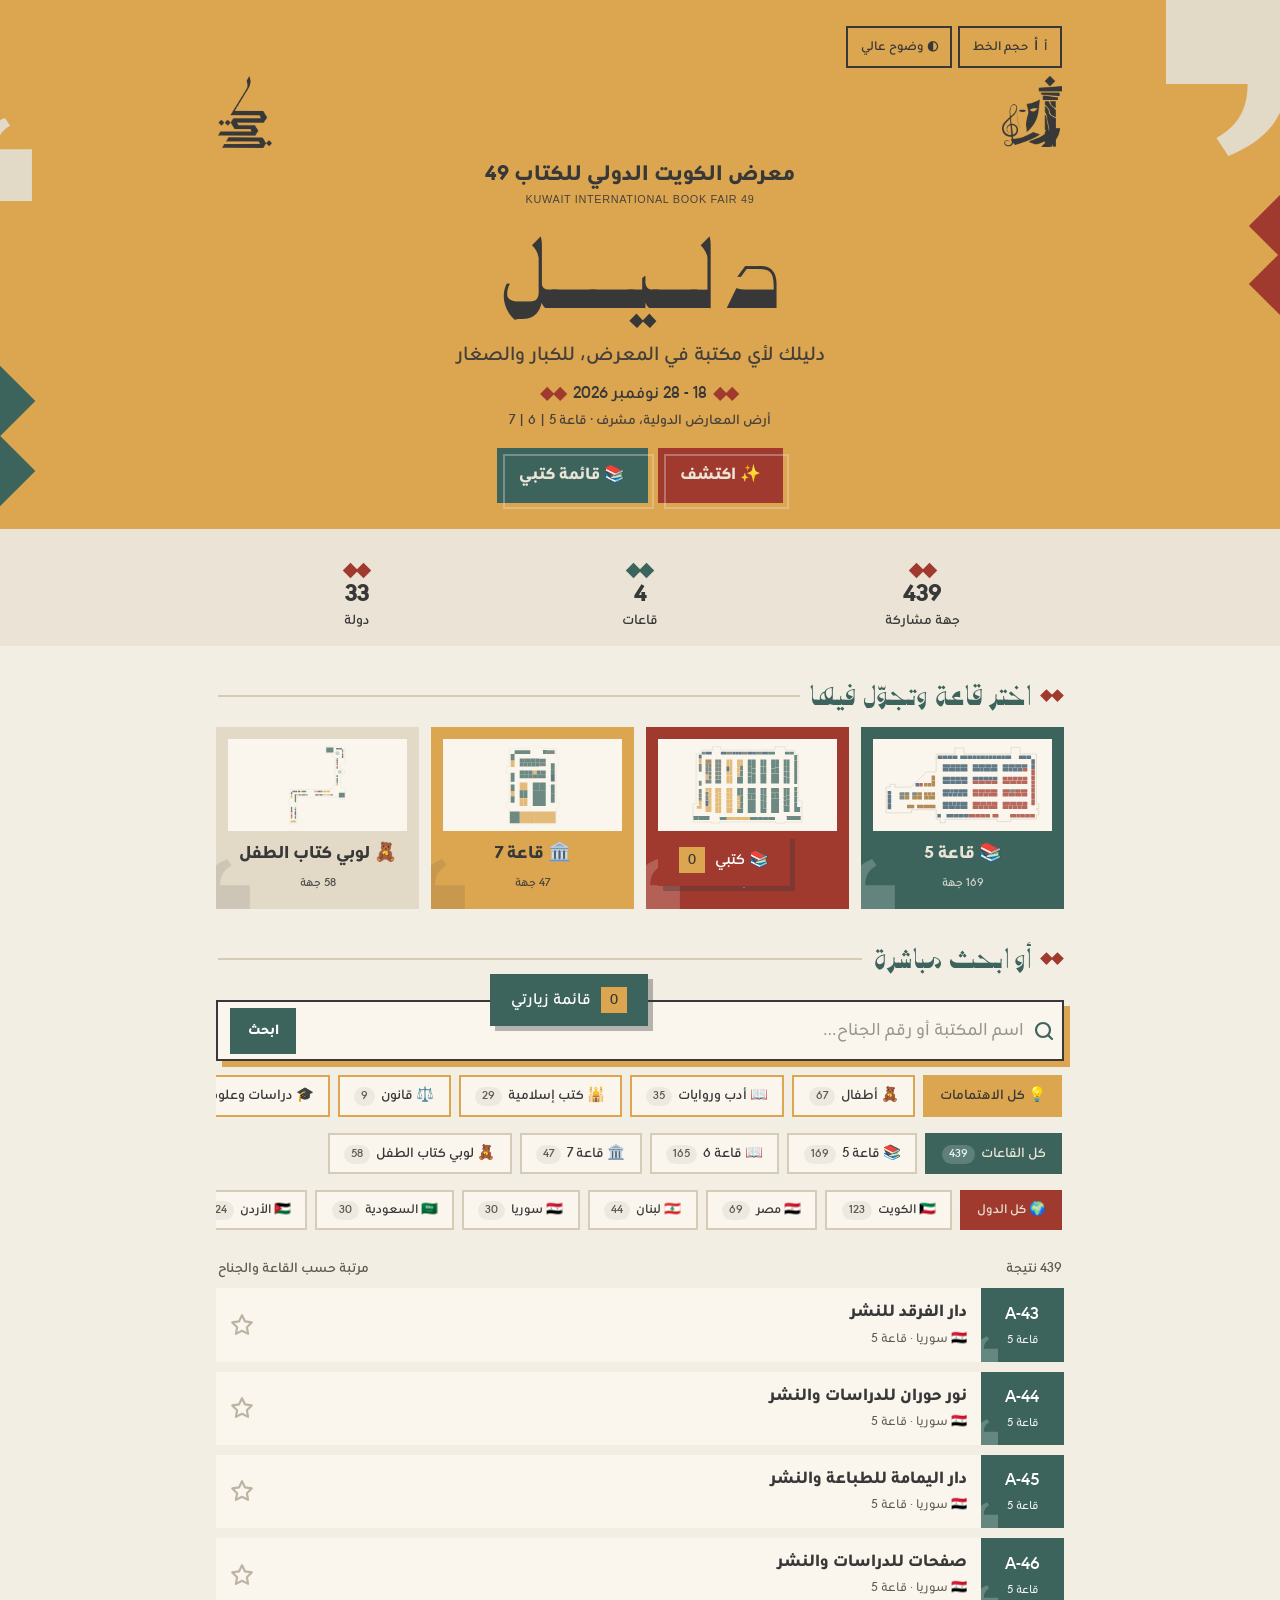
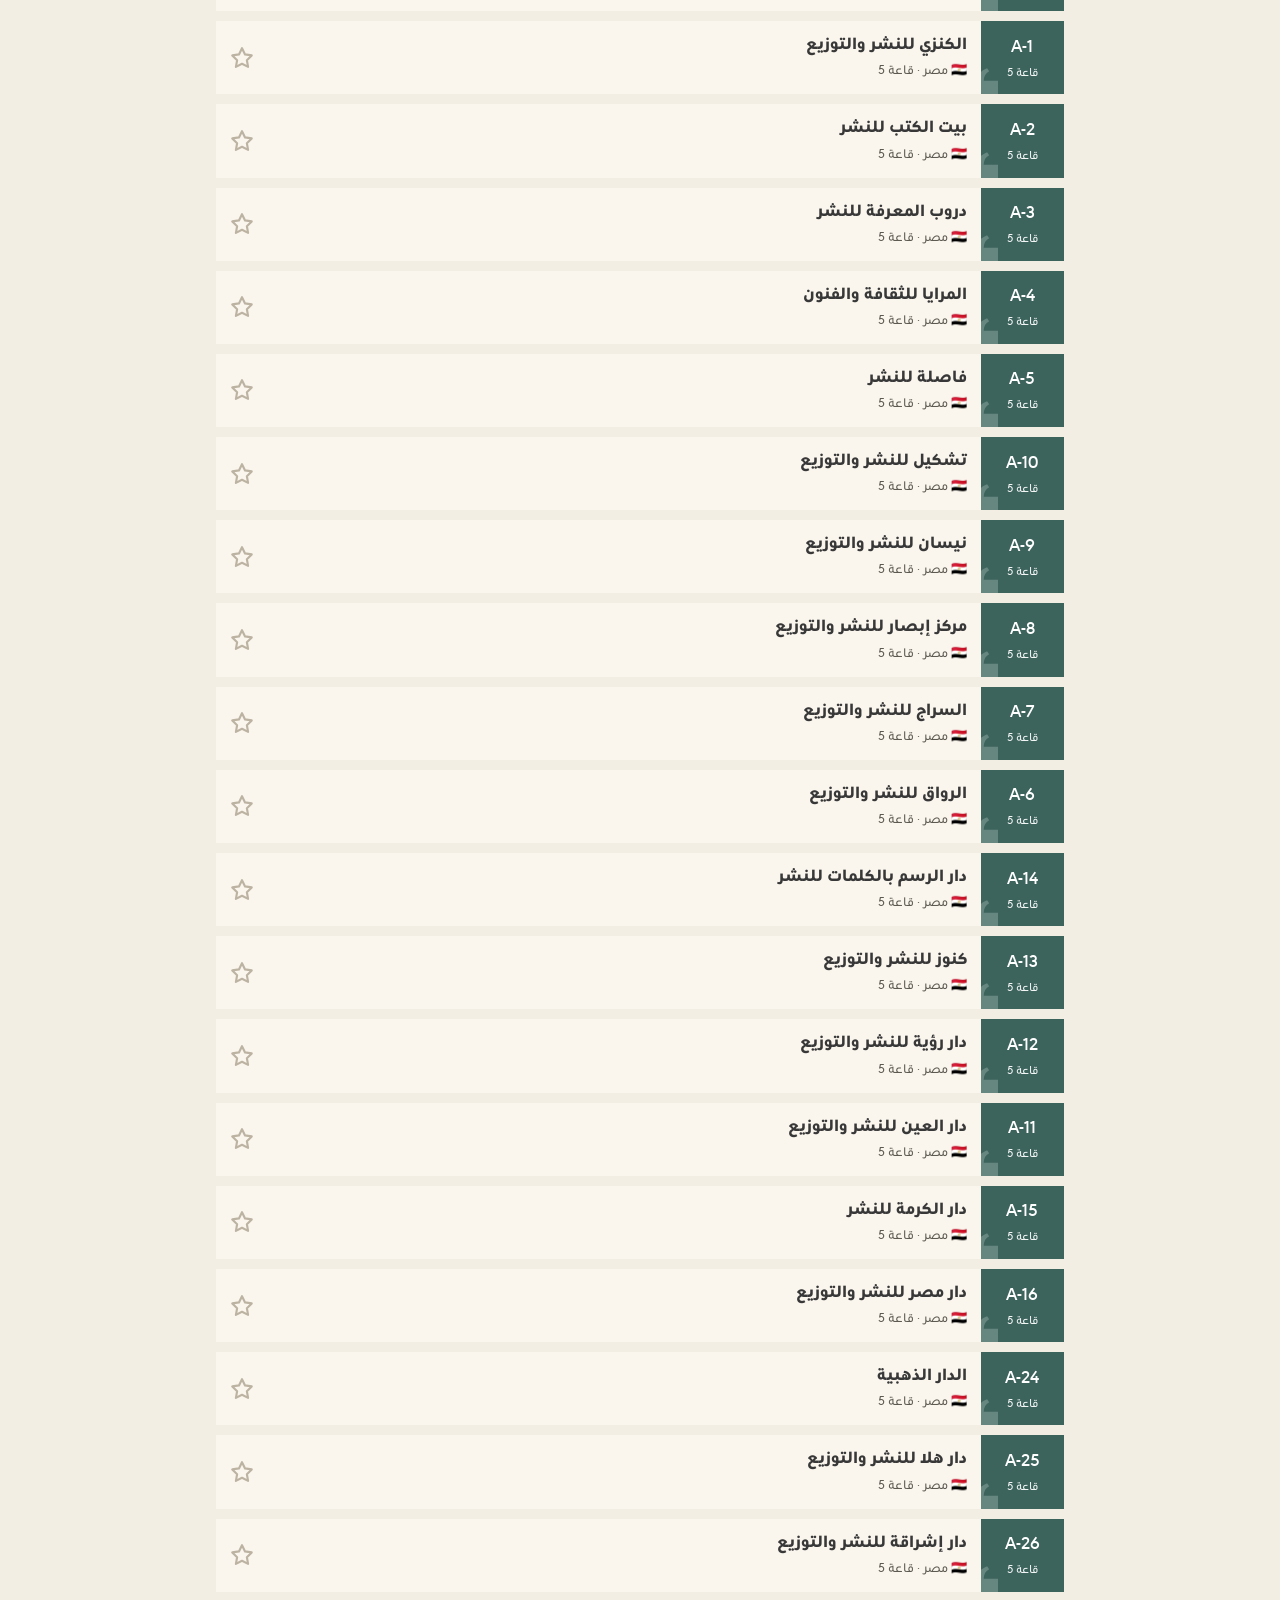
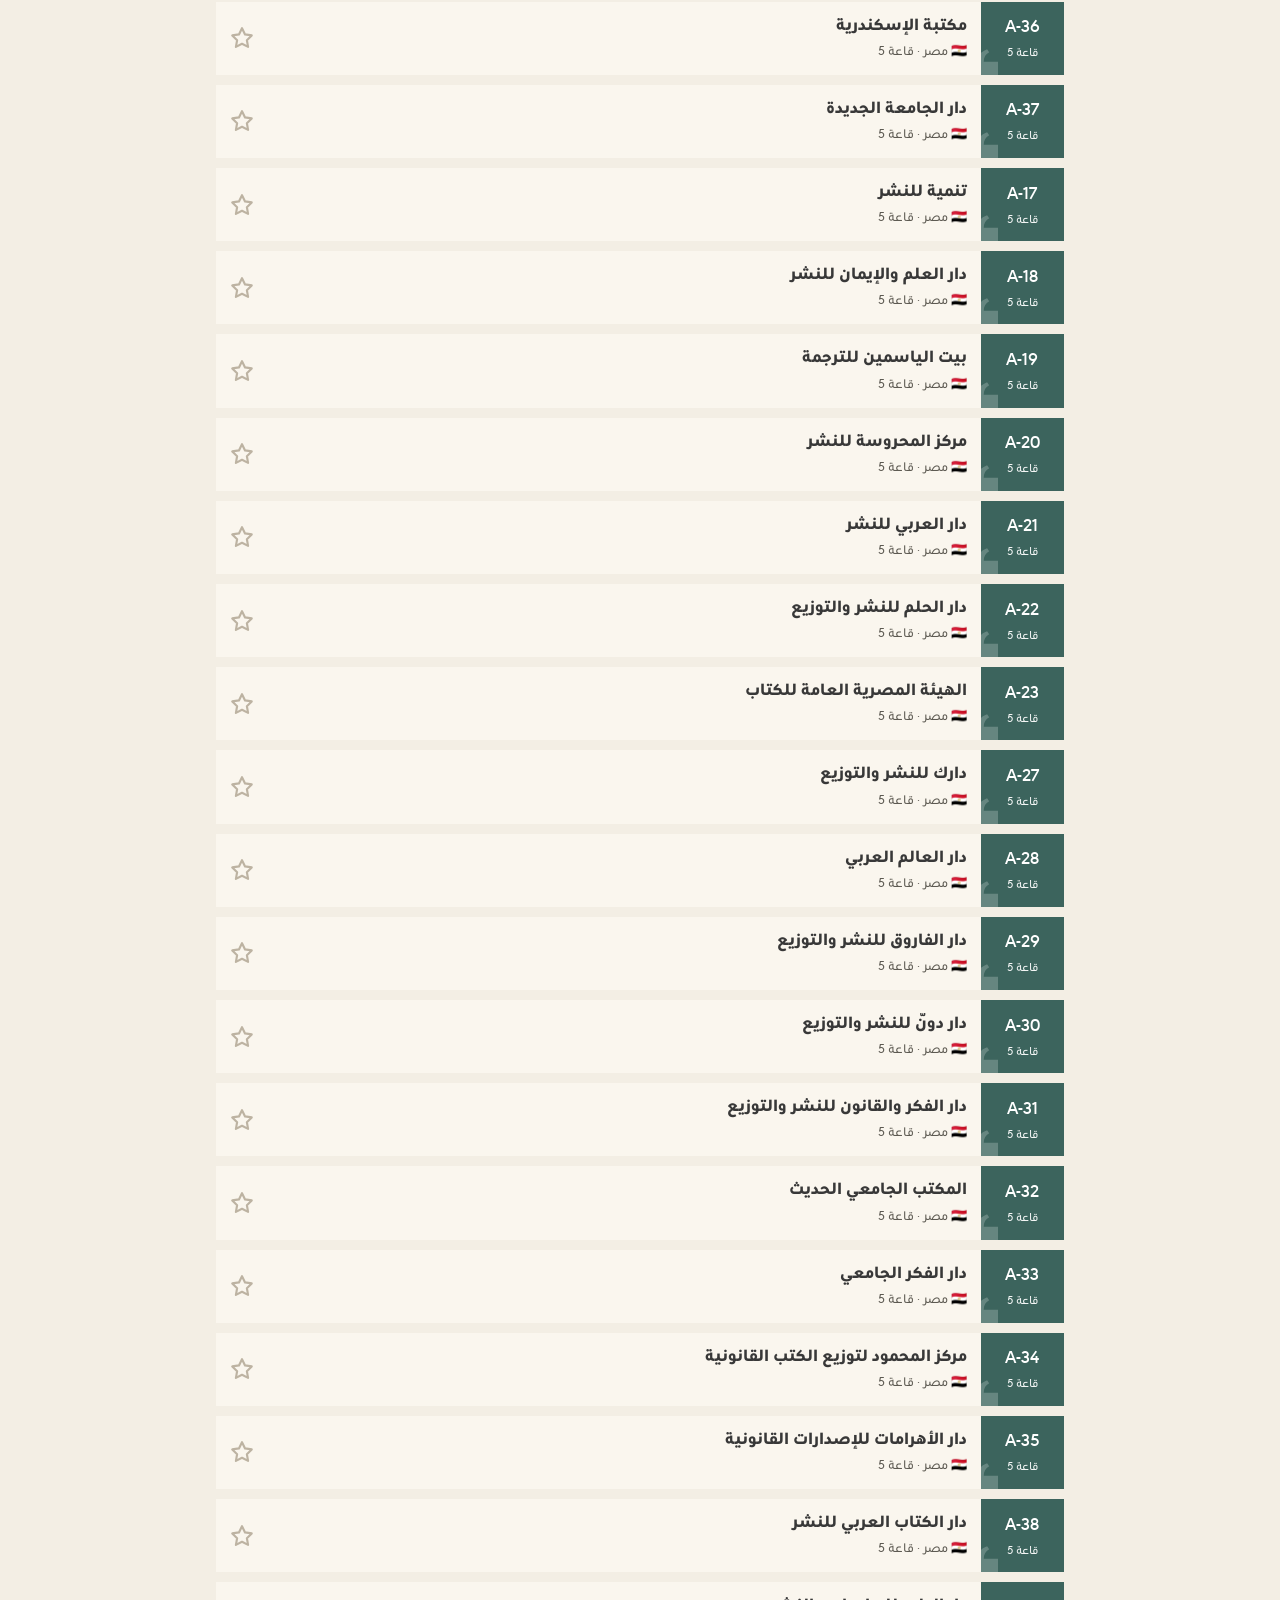
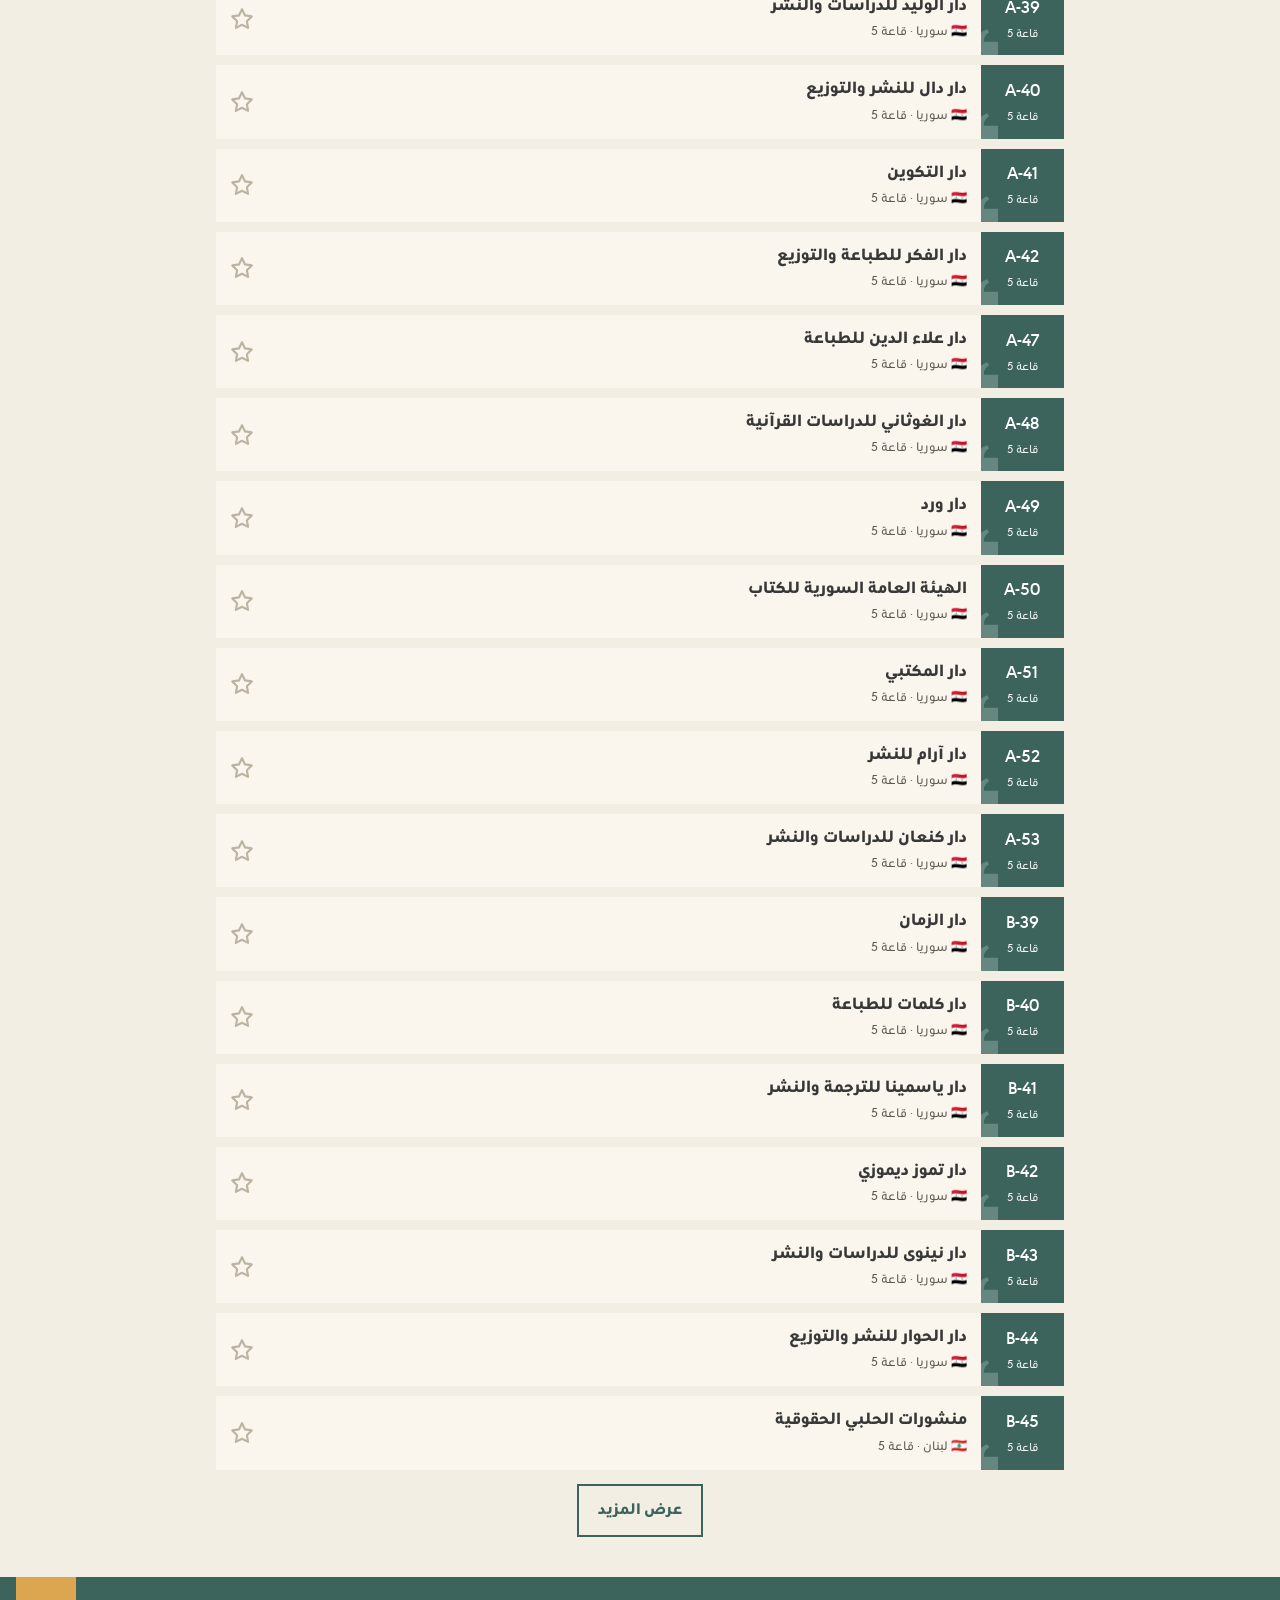
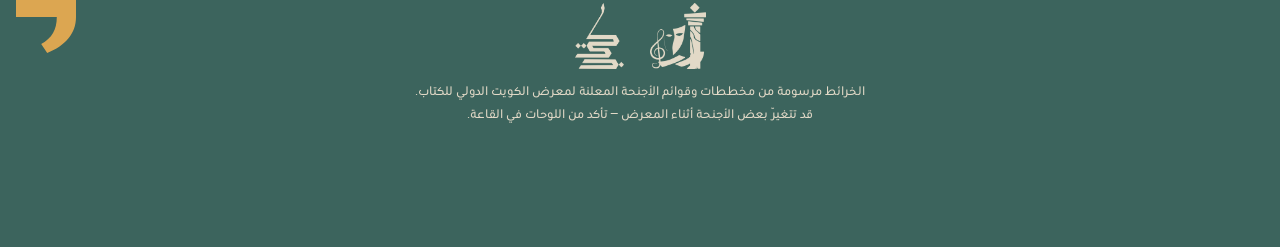
==== commit 328b55e7: "إصلاح التفاف سطر القاعات Co-Authored-By: Claude Opus 5.5 <noreply@anthropic.com> Claude-Session: htt" ====
--- a/index.html
+++ b/index.html
@@ -544,7 +544,7 @@
       <div class="kicker">معرض الكويت الدولي للكتاب 49<small>KUWAIT INTERNATIONAL BOOK FAIR 49</small></div>
       <h1>دلـيــل</h1>
       <p class="sub">دليلك لأي مكتبة في المعرض، للكبار والصغار</p>
-      <div class="when"><span class="dia2" aria-hidden="true"><i></i><i></i></span>18 - 28 نوفمبر 2026<span class="dia2" aria-hidden="true"><i></i><i></i></span></div><div class="where2">أرض المعارض الدولية، مشرف · قاعة 5 | 6 | 7</div>
+      <div class="when"><span class="dia2" aria-hidden="true"><i></i><i></i></span>18 - 28 نوفمبر 2026<span class="dia2" aria-hidden="true"><i></i><i></i></span></div><div class="where2">أرض المعارض الدولية، مشرف · <span style="white-space:nowrap">قاعة 5 | 6 | 7</span></div>
       <div class="herobtns"><button class="discover" id="rnd" aria-label="اكتشف مكتبة عشوائية">✨ اكتشف</button><button class="discover alt" id="booksHero">📚 قائمة كتبي</button></div>
       <div class="install" id="install" hidden></div>
     </div>
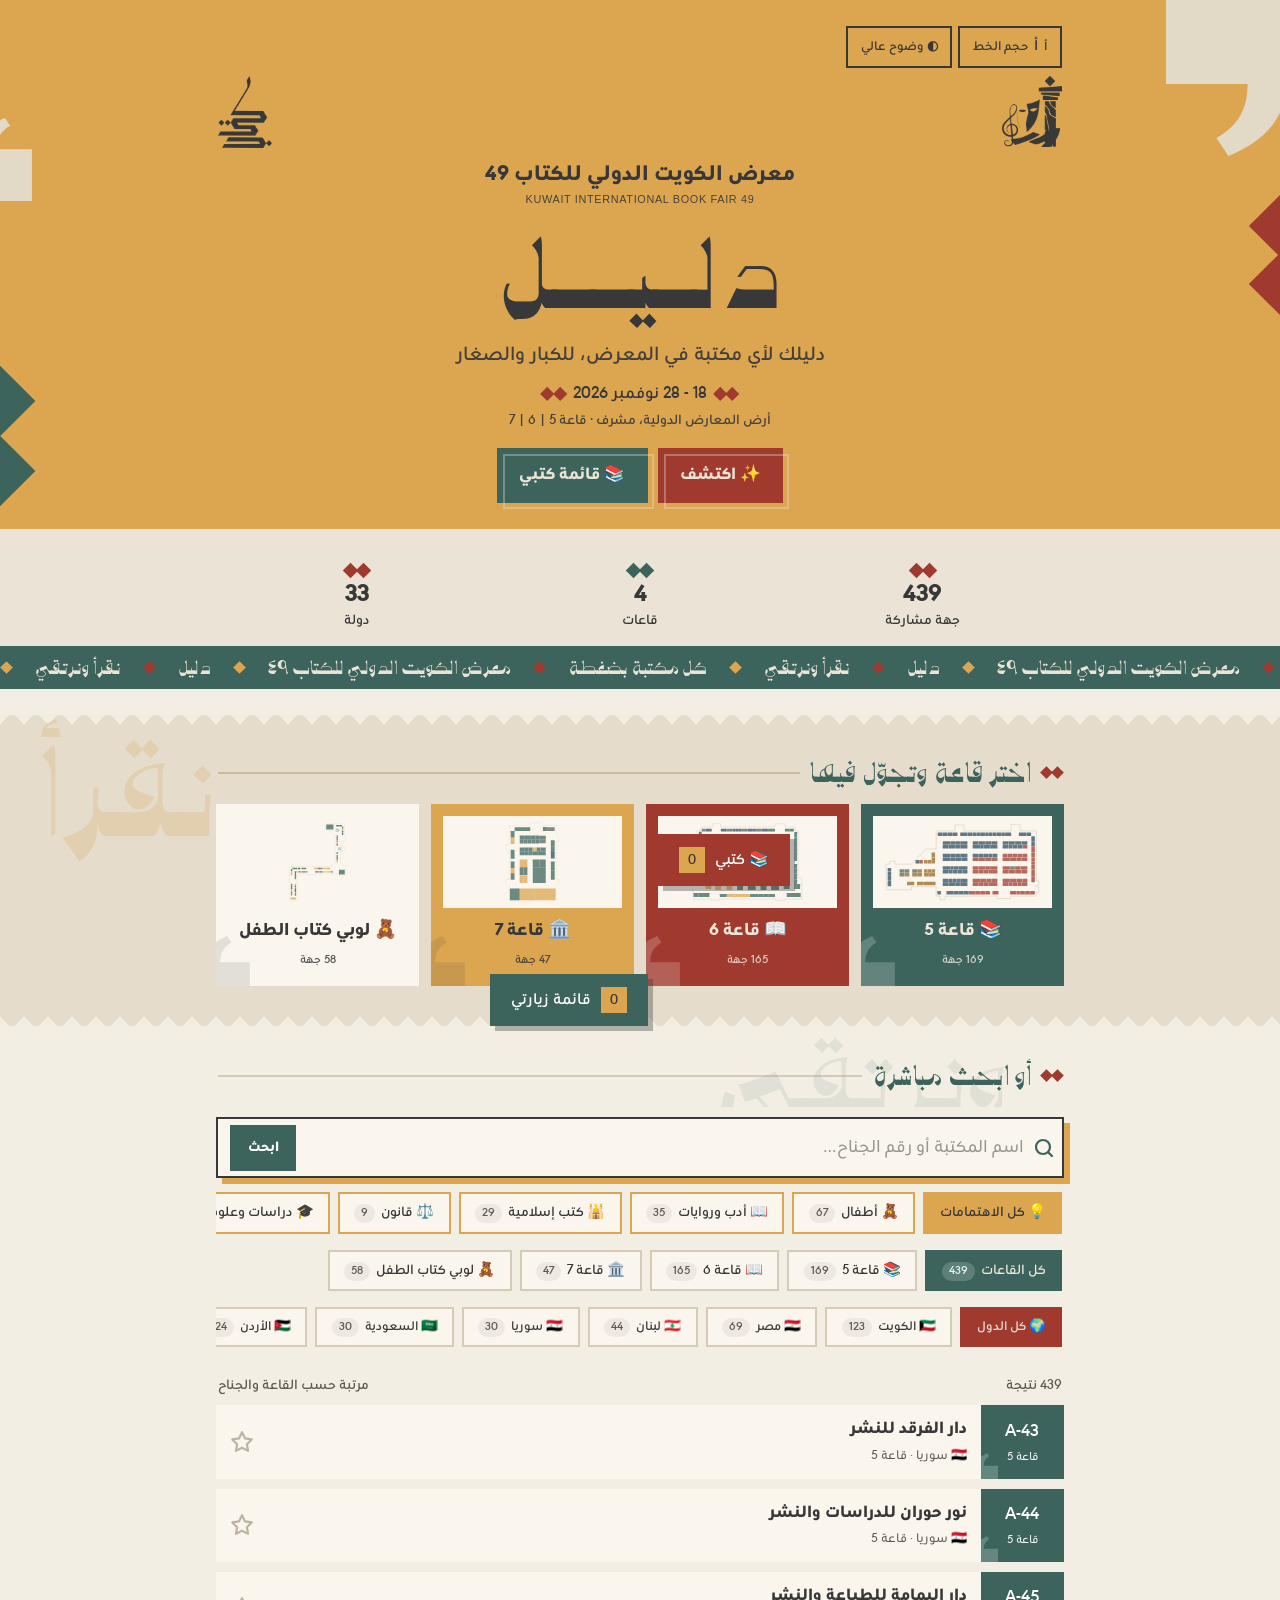
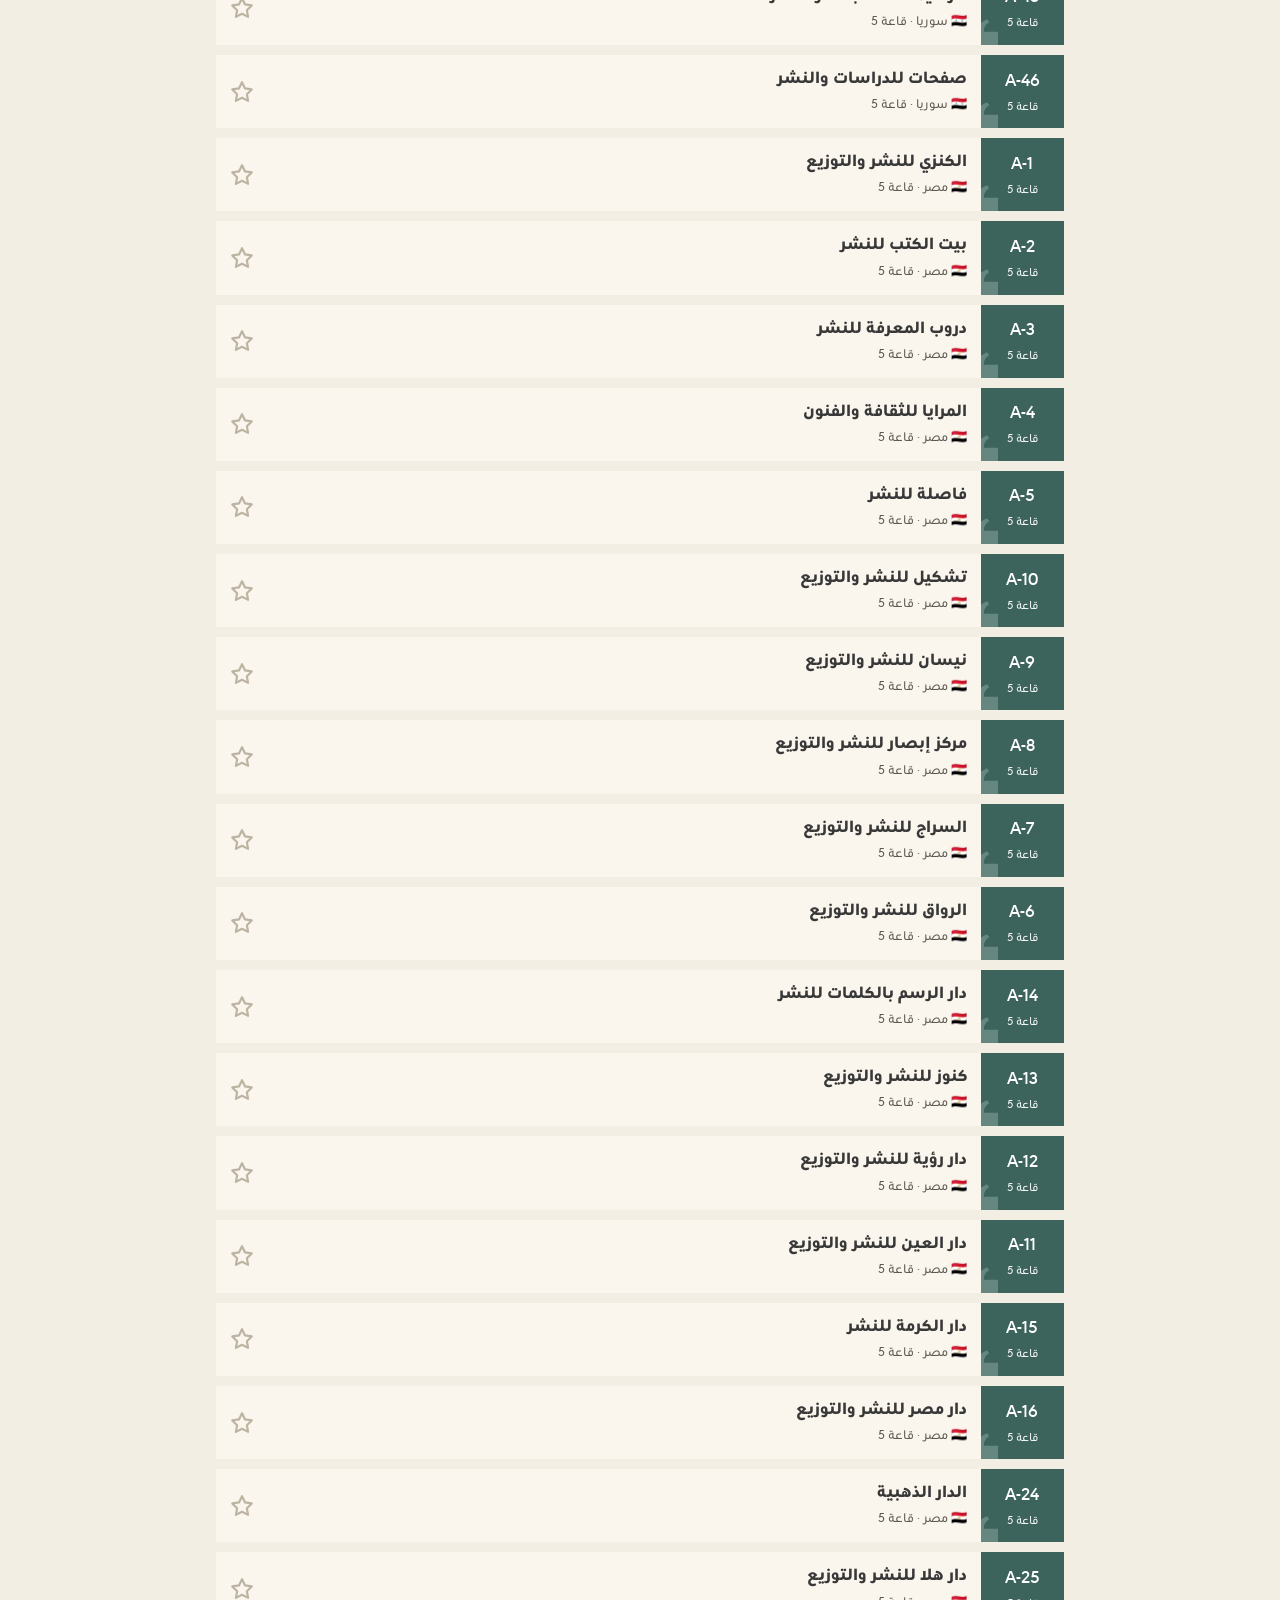
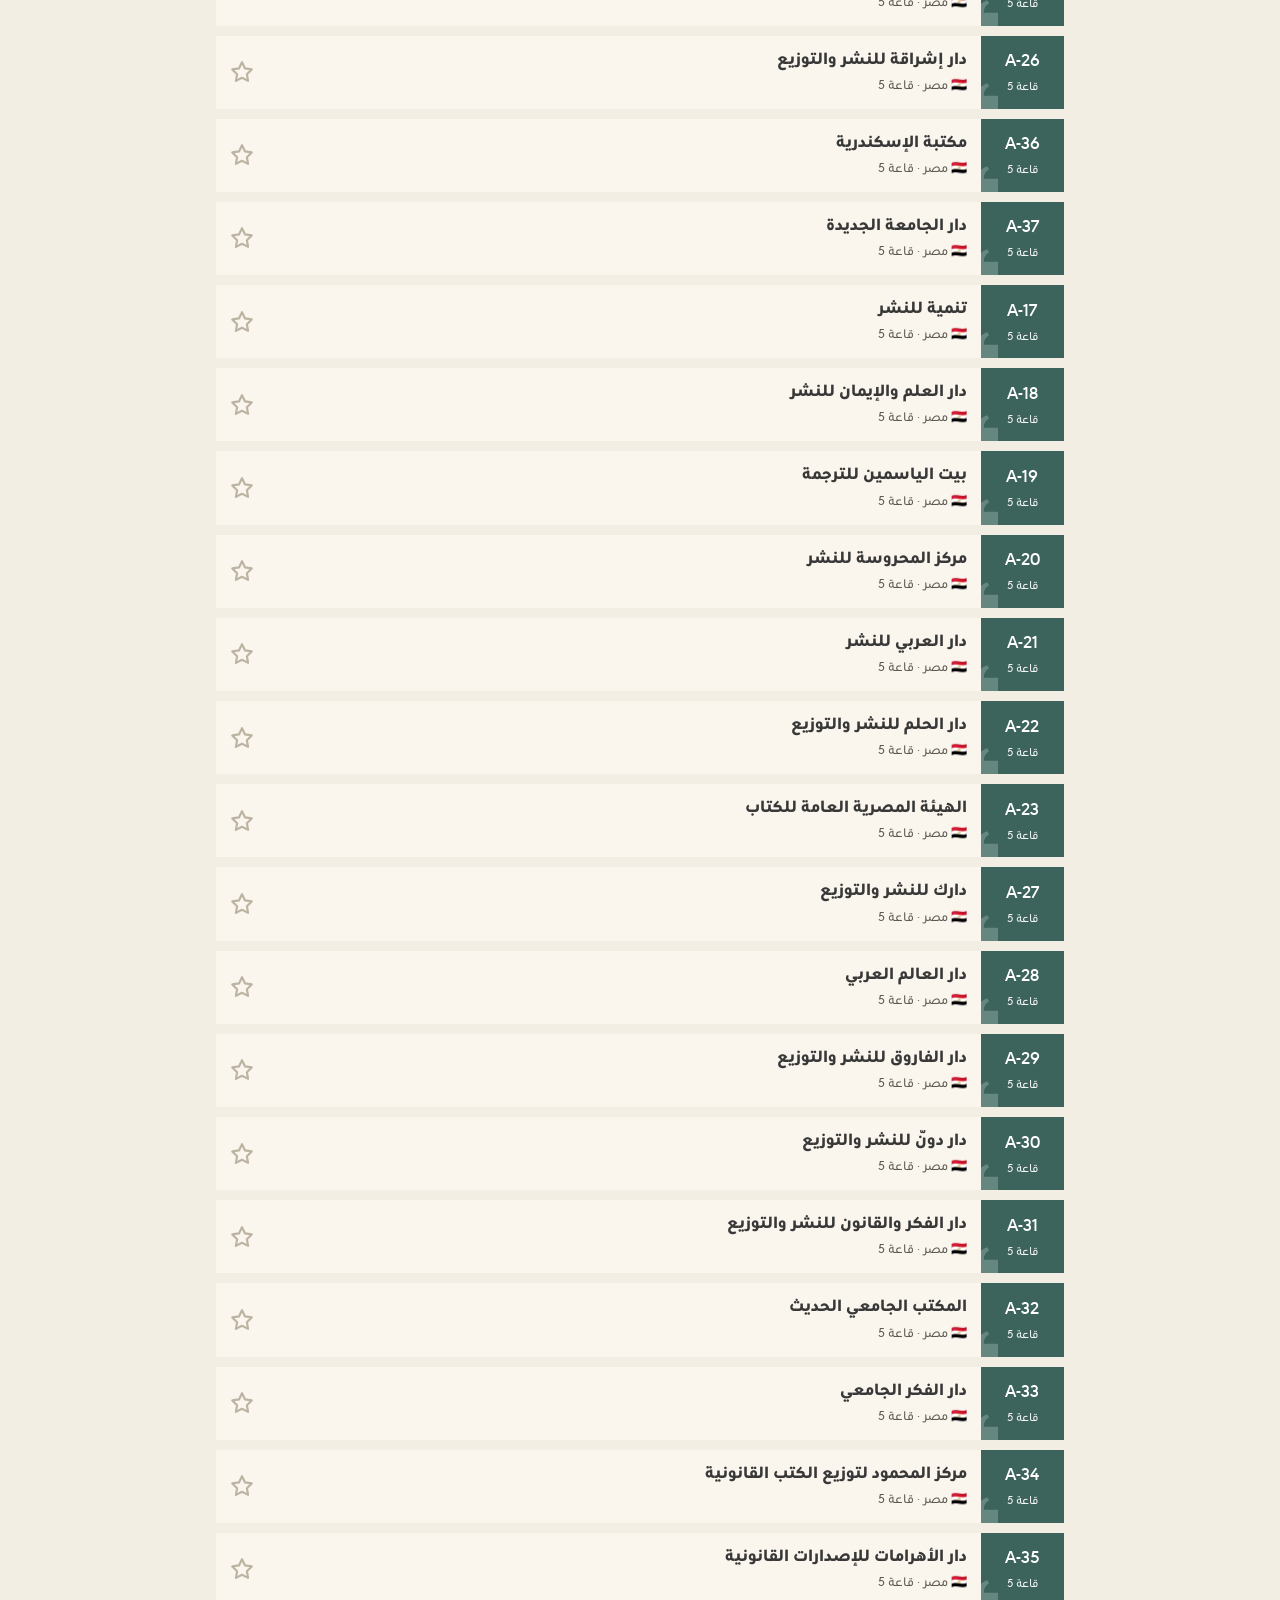
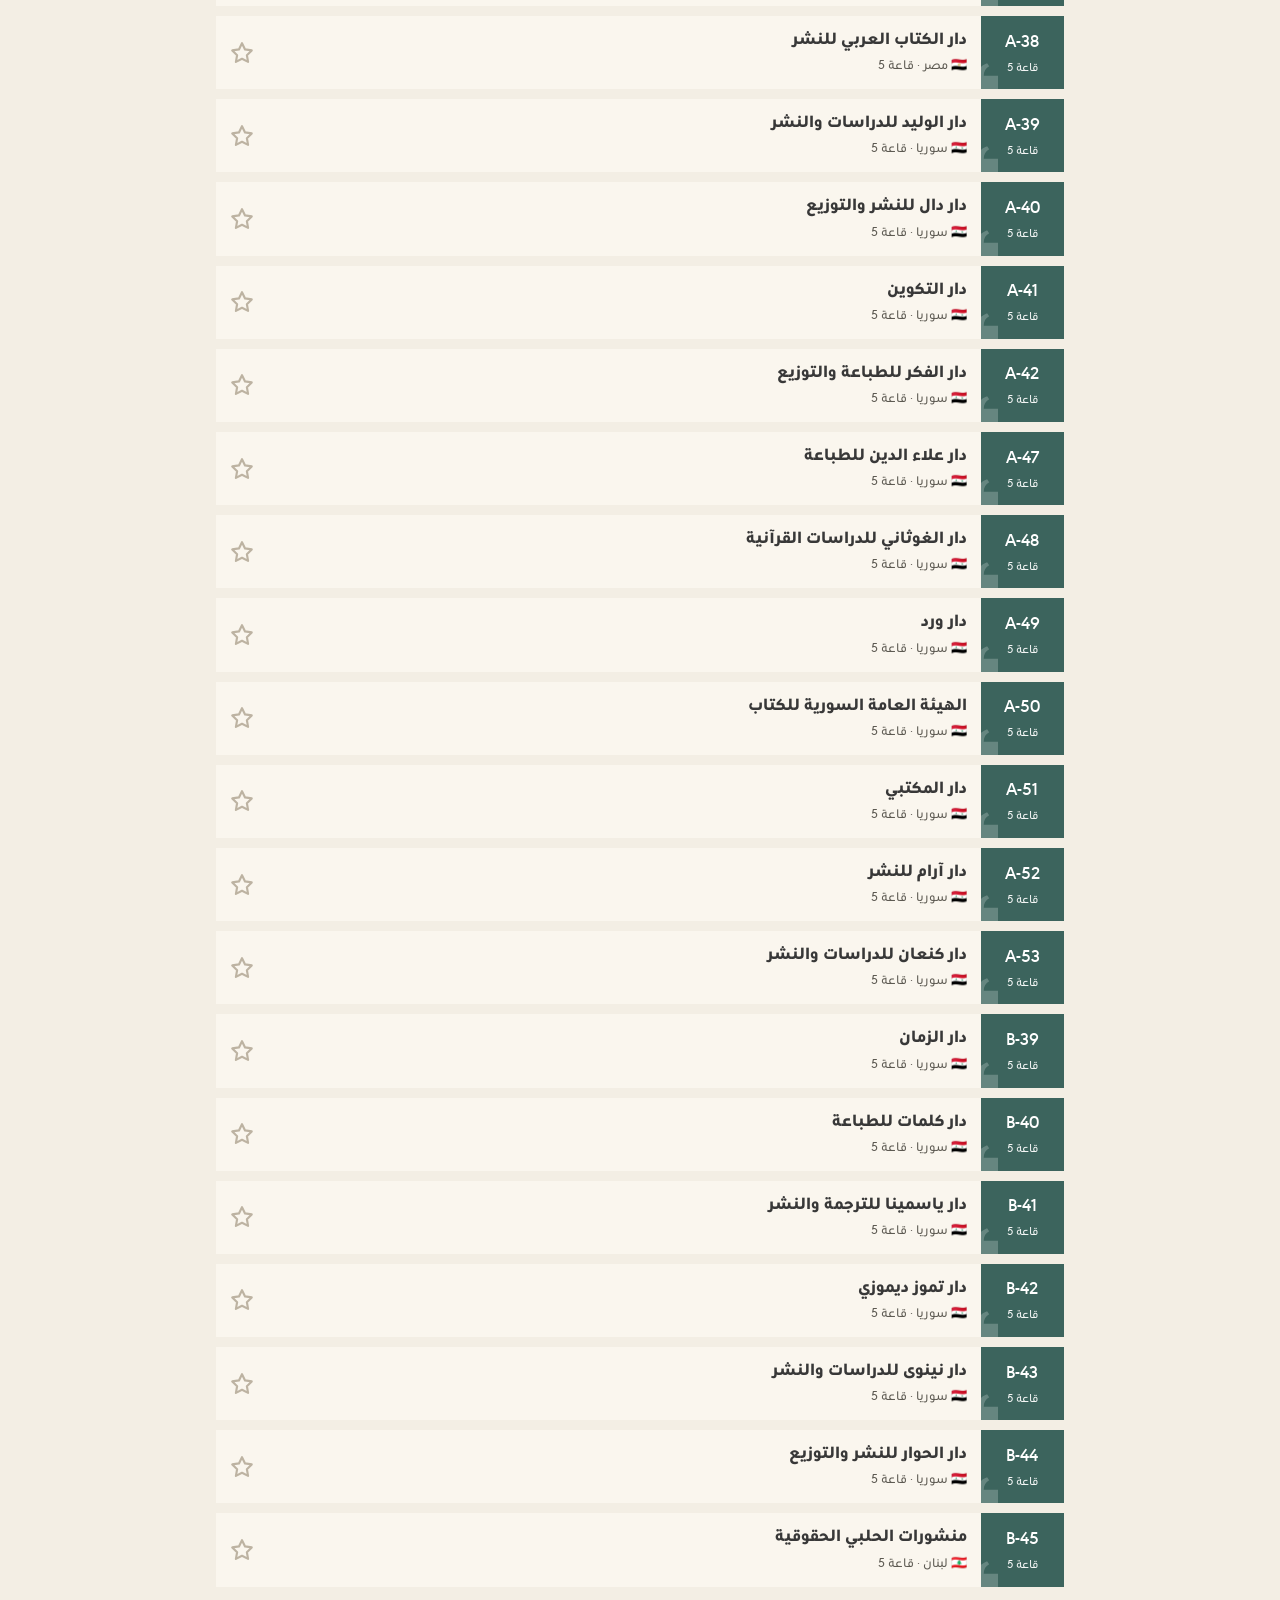
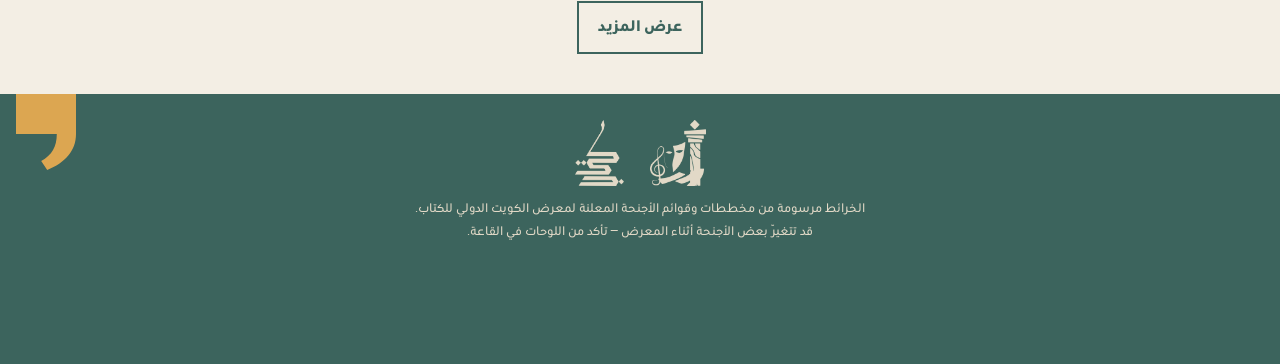
==== commit ff9a9a84: "خلفية حيّة: أشكال الهوية تتحرك، شريط نقرأ ونرتقي، نثرة معيّنات باللمس، ظهور الأقسام Co-Authored-By: " ====
--- a/index.html
+++ b/index.html
@@ -422,7 +422,7 @@
 .hallcard[data-hall="h5"]{background:var(--green)!important}
 .hallcard[data-hall="h6"]{background:var(--red)!important}
 .hallcard[data-hall="h7"]{background:var(--gold)!important;color:#383838}
-.hallcard.kids{background:var(--cream)!important;color:#383838}.hallcard.kids::before,.hallcard[data-hall="h7"]::before{background:rgba(56,56,56,.12)!important}
+.hallcard.kids{background:var(--card)!important;color:#383838}.hallcard.kids::before,.hallcard[data-hall="h7"]::before{background:rgba(56,56,56,.12)!important}
 .hallcard::before{content:"";position:absolute;inset:auto auto -20px -10px!important;width:44px!important;height:70px!important;background:rgba(255,255,255,.2)!important;-webkit-mask:var(--Q) center/contain no-repeat;mask:var(--Q) center/contain no-repeat;transform:rotate(180deg);transition:transform .4s}
 .hallcard:hover{transform:translateY(-3px)}.hallcard:hover::before{transform:rotate(180deg) translateY(8px)}
 .hallcard svg{background:var(--card);padding:6px;height:92px;position:relative}
@@ -520,6 +520,40 @@
 .mbox{border-radius:0;border-top:8px solid var(--gold)}
 .mbox h3{color:var(--green)}
 .sugg{border-radius:0}
+
+/* ===== حياة الخلفية ===== */
+html,body{overflow-x:clip}
+.band,.zone{overflow-x:clip}
+#bgfx,#fxTop{position:fixed;inset:0;width:100vw;height:100vh;z-index:0;pointer-events:none}
+#fxTop{z-index:45}
+.wrap{position:relative;z-index:1}
+body.hc #bgfx,body.hc .ticker,body.hc .ghost{display:none}
+/* شريط «نقرأ ونرتقي» المتحرك */
+.ticker{margin:0 calc(50% - 50vw);background:var(--green);color:var(--cream2);overflow:hidden;white-space:nowrap;position:relative;z-index:2;border-block:0;direction:ltr}
+.ticker .tk{display:inline-flex;align-items:center;gap:22px;padding:9px 0;animation:tick 38s linear infinite;font-family:Momken,URW,serif;font-size:1.35rem}
+.ticker .tk span{direction:rtl}
+.ticker .tk i{width:9px;height:9px;background:var(--gold);transform:rotate(45deg);display:inline-block;margin-inline:2px}
+.ticker .tk i.r{background:var(--red)}
+@keyframes tick{from{transform:translateX(-50%)}to{transform:translateX(0)}}
+/* شريط القاعات: لوحة كريمية بحافة مسننة مثل مثلثات الإعلانات */
+.band{position:relative;margin:26px calc(50% - 50vw) 0;padding:34px max(16px,calc(50vw - 424px)) 40px;background:rgba(226,217,199,.86)}
+.band::before,.band::after{content:"";position:absolute;inset-inline:0;height:16px;background:
+  linear-gradient(135deg,var(--paper) 25%,transparent 25%) 0 0/24px 16px repeat-x,
+  linear-gradient(-135deg,var(--paper) 25%,transparent 25%) 0 0/24px 16px repeat-x}
+.band::before{top:0}
+.band::after{bottom:0;transform:scaleY(-1)}
+.band .sect{margin-top:4px;position:relative;z-index:1}
+.band .sect::after{background:#c9bba0}
+.ghost{position:absolute;font-family:Momken,serif;font-size:9rem;line-height:1;color:var(--gold);opacity:.22;pointer-events:none;white-space:nowrap;z-index:0;will-change:transform}
+.band .ghost{top:6px;inset-inline-end:-10px}
+.halls{position:relative;z-index:1}
+.ghost.g2{color:var(--green);opacity:.1;font-size:7.5rem}
+.zone{position:relative}
+.zone .ghost{top:-34px;inset-inline-start:-20px}
+/* ظهور الأقسام عند التمرير */
+.rv{opacity:0;transform:translateY(22px);transition:opacity .7s ease,transform .7s cubic-bezier(.2,.8,.2,1)}
+.rv.in{opacity:1;transform:none}
+@media (prefers-reduced-motion:reduce){.rv{opacity:1;transform:none}.ticker .tk{animation:none}}
 /* high contrast keeps priority */
 body.hc{--paper:#fff;--card:#fff;--ink:#000;--muted:#1b1b1b;--line:#000;--green:#00463f;--red:#8a0000;--gold:#ffd27a}
 body.hc .poster{background:#fff!important;color:#000!important}
@@ -531,6 +565,7 @@
 </style>
 </head>
 <body>
+<canvas id="bgfx" aria-hidden="true"></canvas><canvas id="fxTop" aria-hidden="true"></canvas>
 <div class="wrap">
   <header class="hero poster" id="poster">
     <span class="q q1" aria-hidden="true"></span><span class="q q2" aria-hidden="true"></span>
@@ -550,11 +585,15 @@
     </div>
     <div class="stats" id="stats"></div>
   </header>
-
-  <div class="sect"><span class="dia2" aria-hidden="true"><i></i><i></i></span>اختر قاعة وتجوّل فيها</div>
+  <div class="ticker" aria-hidden="true"><div class="tk"><i></i><span>نقرأ ونرتقي</span><i class="r"></i><span>دليل</span><i></i><span>معرض الكويت الدولي للكتاب 49</span><i class="r"></i><span>كل مكتبة بضغطة</span><i></i><span>نقرأ ونرتقي</span><i class="r"></i><span>دليل</span><i></i><span>معرض الكويت الدولي للكتاب 49</span><i class="r"></i><span>كل مكتبة بضغطة</span><i></i><span>نقرأ ونرتقي</span><i class="r"></i><span>دليل</span><i></i><span>معرض الكويت الدولي للكتاب 49</span><i class="r"></i><span>كل مكتبة بضغطة</span><i></i><span>نقرأ ونرتقي</span><i class="r"></i><span>دليل</span><i></i><span>معرض الكويت الدولي للكتاب 49</span><i class="r"></i><span>كل مكتبة بضغطة</span></div></div>
+
+  <section class="band"><span class="ghost" aria-hidden="true" data-par=".18">نقرأ</span>
+  <div class="sect rv"><span class="dia2" aria-hidden="true"><i></i><i></i></span>اختر قاعة وتجوّل فيها</div>
   <div class="halls" id="halls"></div>
-
-  <div class="sect"><span class="dia2" aria-hidden="true"><i></i><i></i></span>أو ابحث مباشرة</div>
+  </section>
+
+  <div class="zone"><span class="ghost g2" aria-hidden="true" data-par="-.12">ونرتقي</span>
+  <div class="sect rv"><span class="dia2" aria-hidden="true"><i></i><i></i></span>أو ابحث مباشرة</div></div>
   <div class="searchbox">
     <div class="field">
       <svg viewBox="0 0 24 24" fill="none" stroke="currentColor" stroke-width="2.2" stroke-linecap="round"><circle cx="11" cy="11" r="7"/><path d="m20 20-3.5-3.5"/></svg>
@@ -727,7 +766,7 @@
 
 // ---------- stats ----------
 const countries=[...new Set(P.map(p=>p.c))].filter(c=>c!=='غير محدد');
-(function(){const p=document.getElementById('poster');if(!p||matchMedia('(prefers-reduced-motion:reduce)').matches)return;const C=['','p-green','p-red'];let k=0;setInterval(()=>{if(document.hidden||document.body.classList.contains('hc'))return;p.classList.remove(C[k]);k=(k+1)%3;if(C[k])p.classList.add(C[k])},7000)})();
+(function(){const p=document.getElementById('poster');if(!p||matchMedia('(prefers-reduced-motion:reduce)').matches)return;const C=['','p-green','p-red'];let k=0;setInterval(()=>{if(document.hidden||document.body.classList.contains('hc'))return;if(C[k])p.classList.remove(C[k]);k=(k+1)%3;if(C[k])p.classList.add(C[k])},7000)})();
 $('stats').innerHTML=`<span class="stat"><i class="dd"><b></b><b></b></i><b>${P.length}</b> جهة مشاركة</span><span class="stat"><i class="dd"><b></b><b></b></i><b>${H.length}</b> قاعات</span><span class="stat"><i class="dd"><b></b><b></b></i><b>${countries.length}</b> دولة</span>`;
 
 // ---------- drawing ----------
@@ -1178,5 +1217,37 @@
 renderTagChips();renderHallChips();renderCtyChips();render();updateDock();updateBooksCnt();fromHash();
 })();
 </script>
+<script>
+/* ===== خلفية حيّة بأشكال هوية المعرض 49 ===== */
+(function(){
+const cv=document.getElementById('bgfx'); if(!cv||!cv.getContext) return;
+const ctx=cv.getContext('2d');const ct=document.getElementById('fxTop'),tx=ct.getContext('2d'); const RM=matchMedia('(prefers-reduced-motion:reduce)').matches;
+const COL=['#dca651','#3c645d','#a13a2e']; const Q=new Path2D('M0 0H100V100C100 128 82 148 52 160L42 145C60 135 68 121 68 100H0Z');
+let W=0,H=0,DPR=Math.min(2,devicePixelRatio||1),shapes=[],bursts=[],sy=0;
+function size(){W=innerWidth;H=innerHeight;for(const [c,x] of [[cv,ctx],[ct,tx]]){c.width=W*DPR;c.height=H*DPR;x.setTransform(DPR,0,0,DPR,0,0)}}
+function mk(i){const t=['q','d','d','tri'][i%4];return{t,x:Math.random()*W,y:Math.random()*H*1.6,s:t==='q'?18+Math.random()*22:9+Math.random()*12,c:COL[i%3],
+  a:.14+Math.random()*.12,r:Math.random()*6.28,vr:(Math.random()-.5)*.004,vx:(Math.random()-.5)*.18,vy:-.08-Math.random()*.16,z:.2+Math.random()*.6}}
+function init(){size();const n=Math.round(Math.min(26,Math.max(14,W*H/38000)));shapes=Array.from({length:n},(_,i)=>mk(i))}
+function dia(x,y,s,c){c=c||ctx;c.beginPath();c.moveTo(x,y-s);c.lineTo(x+s,y);c.lineTo(x,y+s);c.lineTo(x-s,y);c.closePath();c.fill()}
+function draw(o){ctx.save();ctx.globalAlpha=o.a;ctx.fillStyle=o.c;const py=((o.y-sy*o.z)%(H*1.6)+H*1.6)%(H*1.6)-H*.3;ctx.translate(o.x,py);ctx.rotate(o.r);
+  if(o.t==='q'){const k=o.s/100;ctx.scale(k,k);ctx.translate(-50,-80);ctx.fill(Q)}
+  else if(o.t==='d'){dia(-o.s*.95,0,o.s);dia(o.s*.95,0,o.s)}
+  else{ctx.beginPath();ctx.moveTo(-o.s,-o.s);ctx.lineTo(o.s,0);ctx.lineTo(-o.s,o.s);ctx.closePath();ctx.fill()}
+  ctx.restore()}
+function frame(){ctx.clearRect(0,0,W,H);
+  for(const o of shapes){if(!RM){o.x+=o.vx;o.y+=o.vy;o.r+=o.vr;if(o.x<-60)o.x=W+60;if(o.x>W+60)o.x=-60}draw(o)}
+  tx.clearRect(0,0,W,H);bursts=bursts.filter(b=>b.life>0);for(const b of bursts){b.life-=1;b.x+=b.vx;b.y+=b.vy;b.vy+=.12;b.r+=.08;tx.save();tx.globalAlpha=Math.max(0,b.life/50);tx.fillStyle=b.c;tx.translate(b.x,b.y);tx.rotate(b.r);dia(0,0,b.s,tx);tx.restore()}
+  if(!document.hidden&&!document.body.classList.contains('hc')) requestAnimationFrame(frame); else setTimeout(()=>requestAnimationFrame(frame),500)}
+addEventListener('resize',()=>{size()});
+addEventListener('scroll',()=>{sy=scrollY;document.querySelectorAll('.ghost[data-par]').forEach(g=>{const r=g.parentElement.getBoundingClientRect();g.style.transform=`translateX(${(r.top-innerHeight/2)*parseFloat(g.dataset.par)}px)`})},{passive:true});
+/* لمسة على أي مكان فاضي = نثرة معيّنات بألوان المعرض */
+addEventListener('pointerdown',e=>{if(RM||e.target.closest('button,input,textarea,a,.item,.hallcard,.sheet,.field,.chips,.dock,.modal'))return;
+  for(let i=0;i<10;i++){const a=Math.random()*6.28,v=2+Math.random()*3.5;bursts.push({x:e.clientX,y:e.clientY,vx:Math.cos(a)*v,vy:Math.sin(a)*v-2,s:4+Math.random()*5,c:COL[i%3],r:a,life:50})}},{passive:true});
+init();requestAnimationFrame(frame);
+/* ظهور الأقسام */
+const io=new IntersectionObserver(es=>es.forEach(x=>{if(x.isIntersecting){x.target.classList.add('in');io.unobserve(x.target)}}),{threshold:.15});
+document.querySelectorAll('.rv').forEach(el=>io.observe(el));
+})();
+</script>
 </body>
 </html>
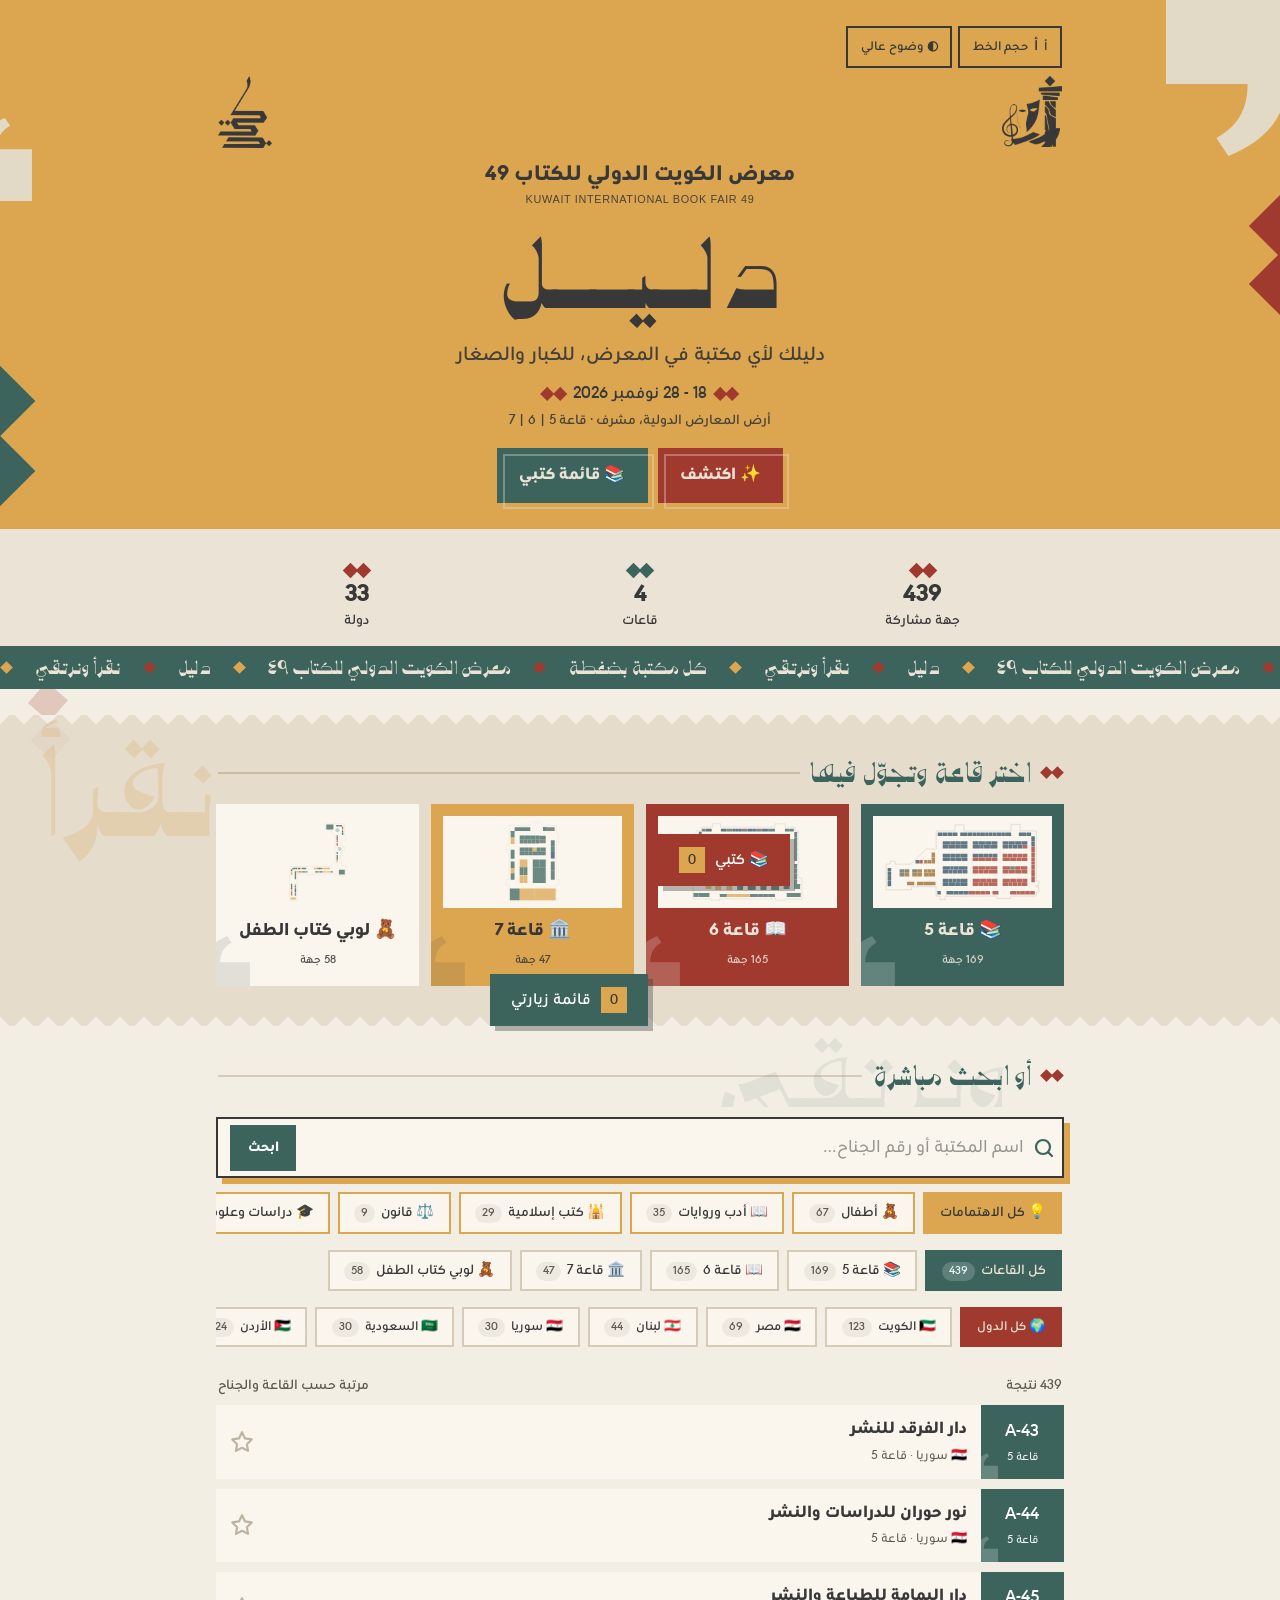
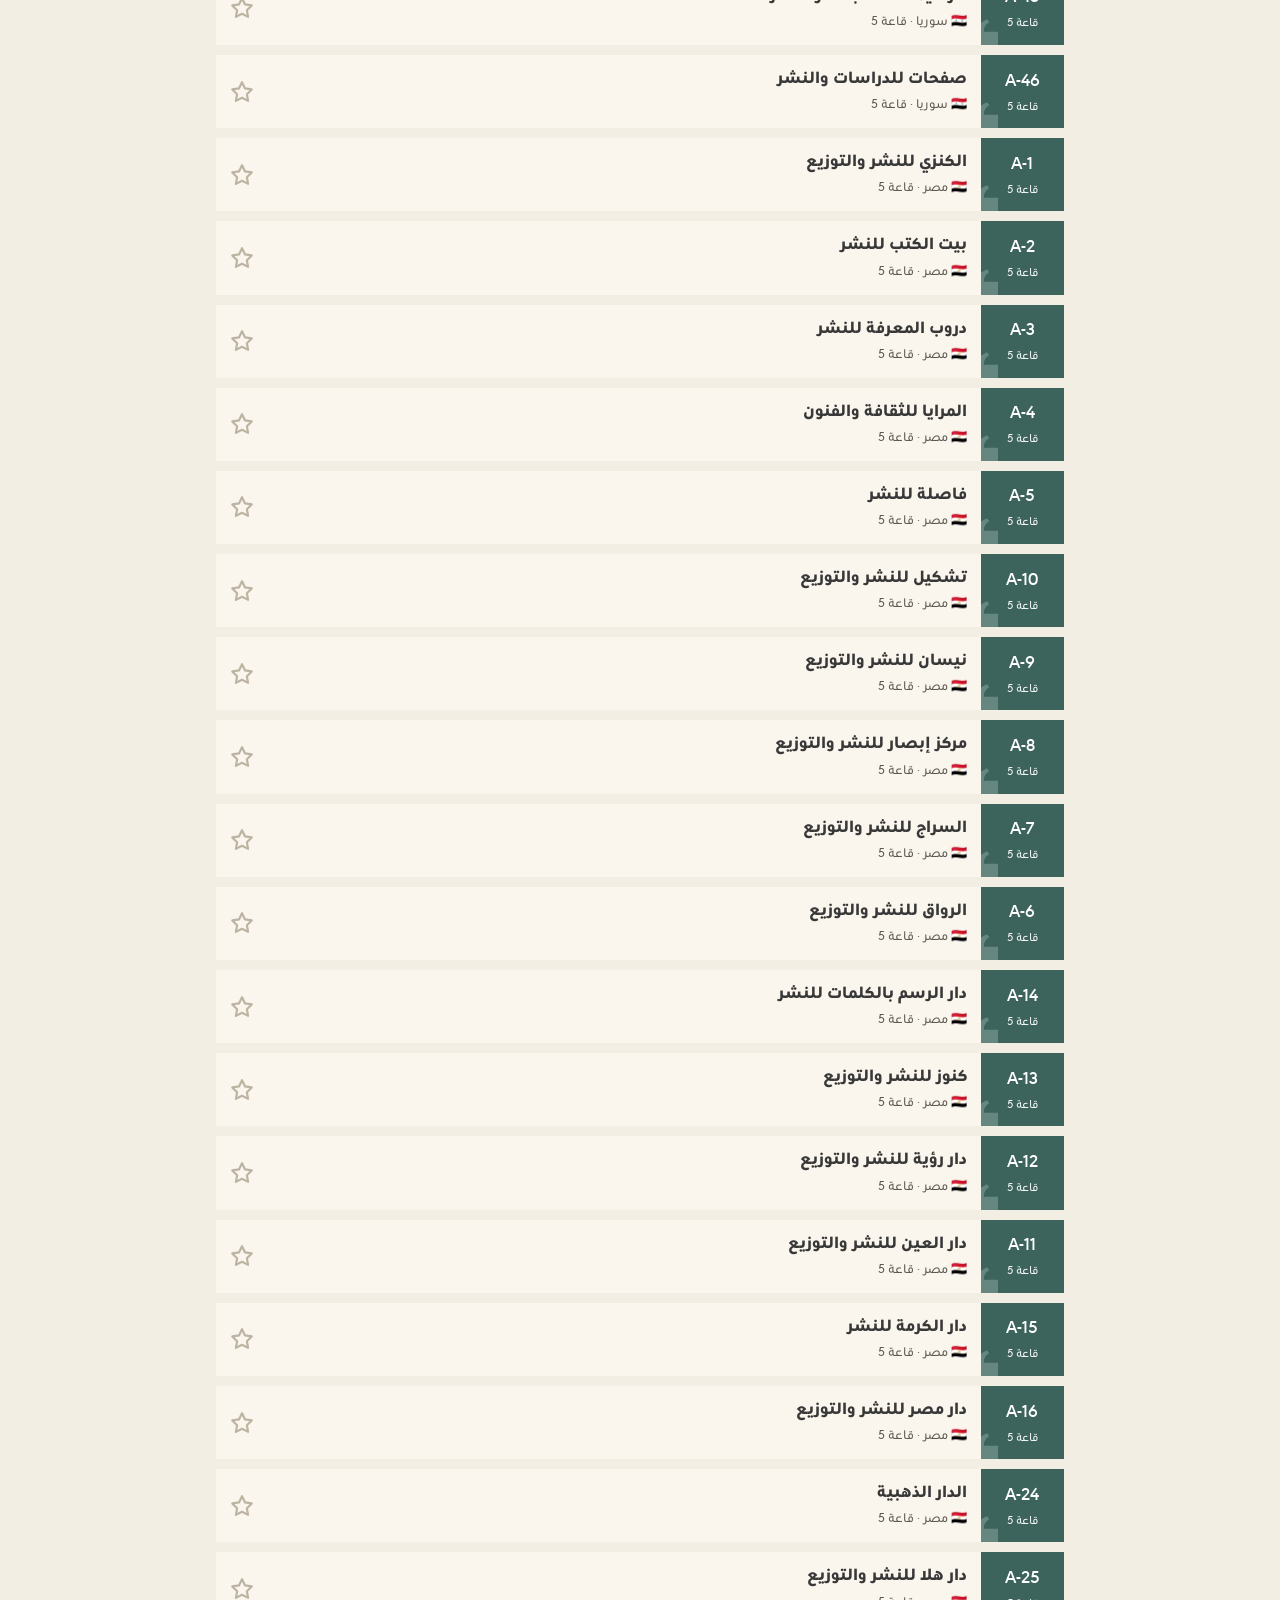
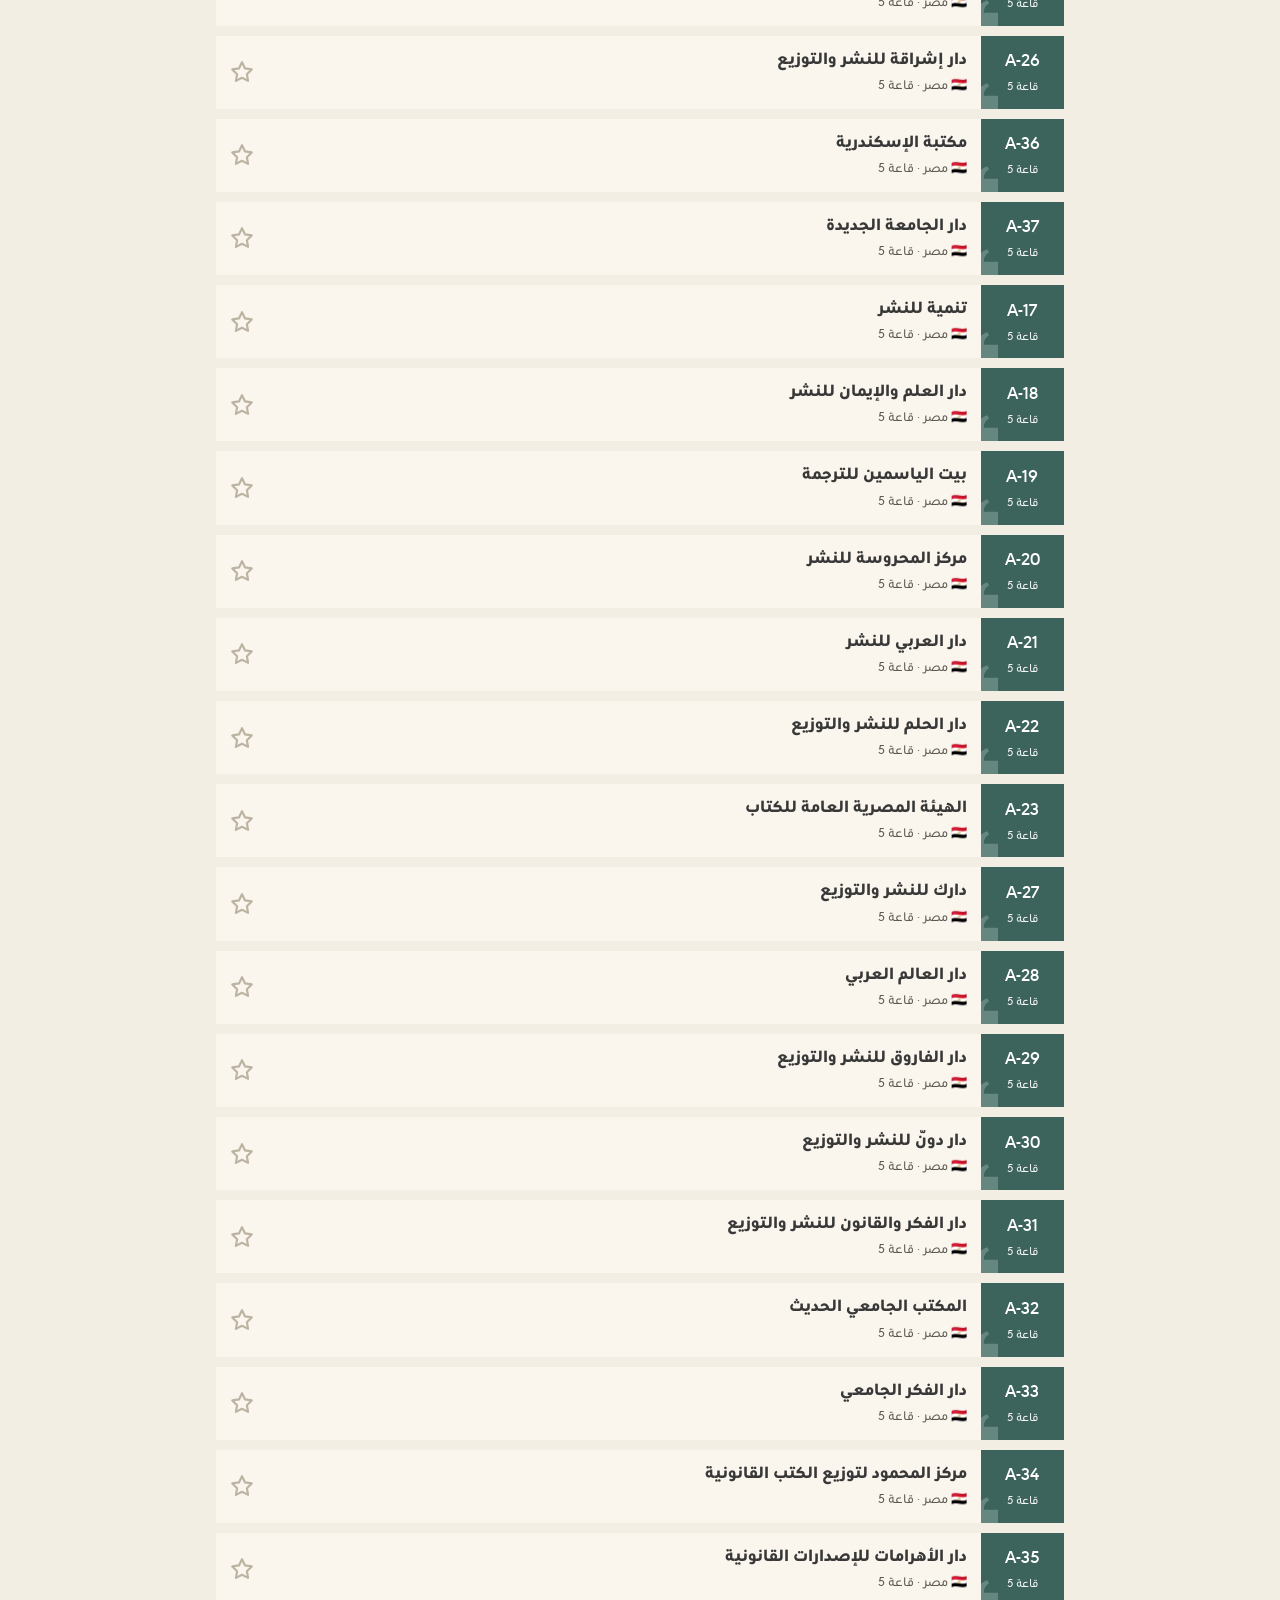
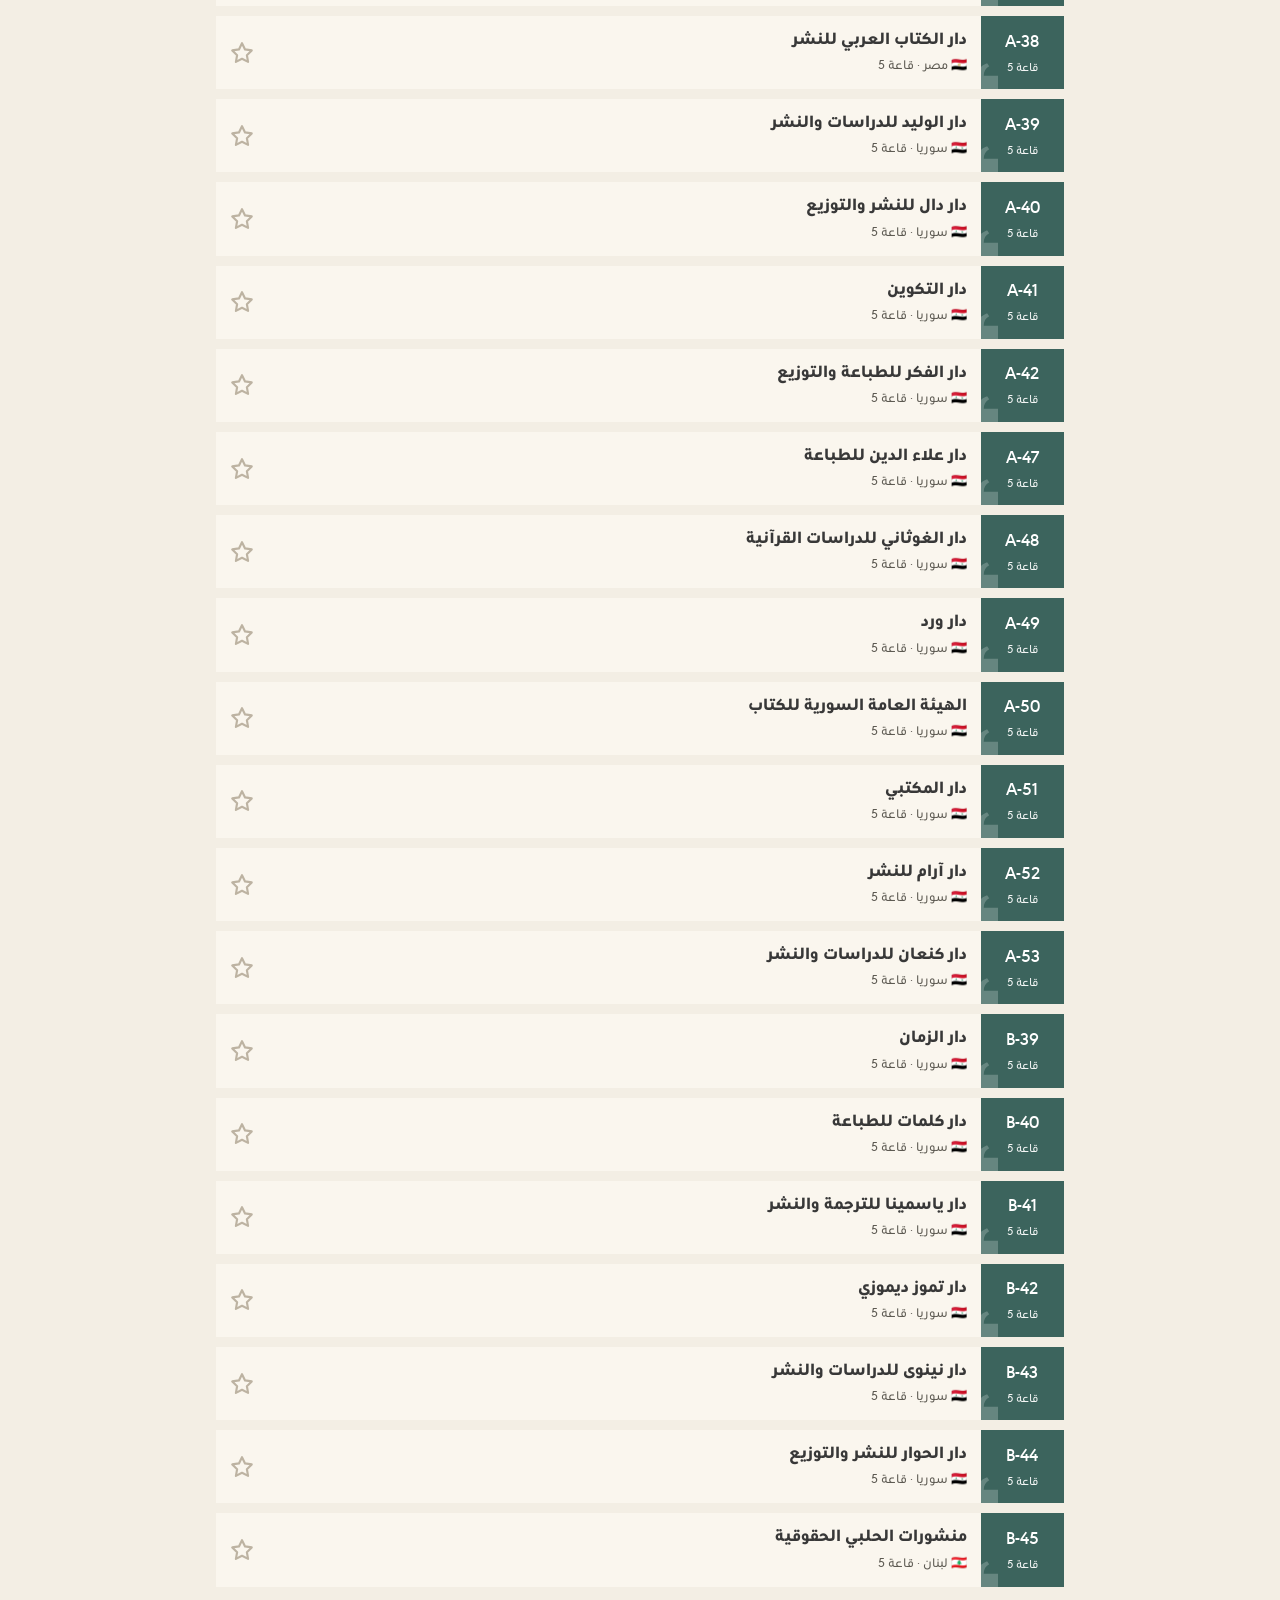
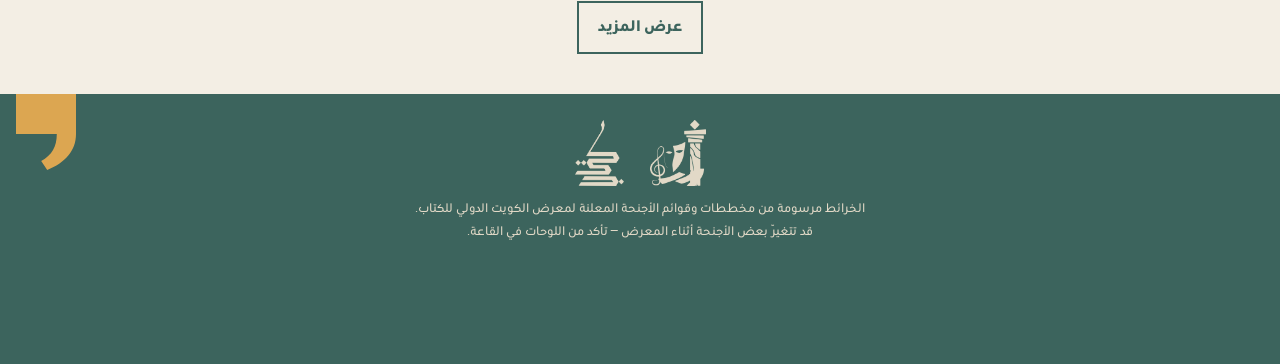
==== commit 5b0ca965: "إيقاف كل الحركة في وضع الوضوح العالي Co-Authored-By: Claude Opus 5.5 <noreply@anthropic.com> Claude-" ====
--- a/index.html
+++ b/index.html
@@ -527,7 +527,8 @@
 #bgfx,#fxTop{position:fixed;inset:0;width:100vw;height:100vh;z-index:0;pointer-events:none}
 #fxTop{z-index:45}
 .wrap{position:relative;z-index:1}
-body.hc #bgfx,body.hc .ticker,body.hc .ghost{display:none}
+body.hc #bgfx,body.hc #fxTop,body.hc .ticker,body.hc .ghost{display:none}
+body.hc *{animation:none!important}
 /* شريط «نقرأ ونرتقي» المتحرك */
 .ticker{margin:0 calc(50% - 50vw);background:var(--green);color:var(--cream2);overflow:hidden;white-space:nowrap;position:relative;z-index:2;border-block:0;direction:ltr}
 .ticker .tk{display:inline-flex;align-items:center;gap:22px;padding:9px 0;animation:tick 38s linear infinite;font-family:Momken,URW,serif;font-size:1.35rem}
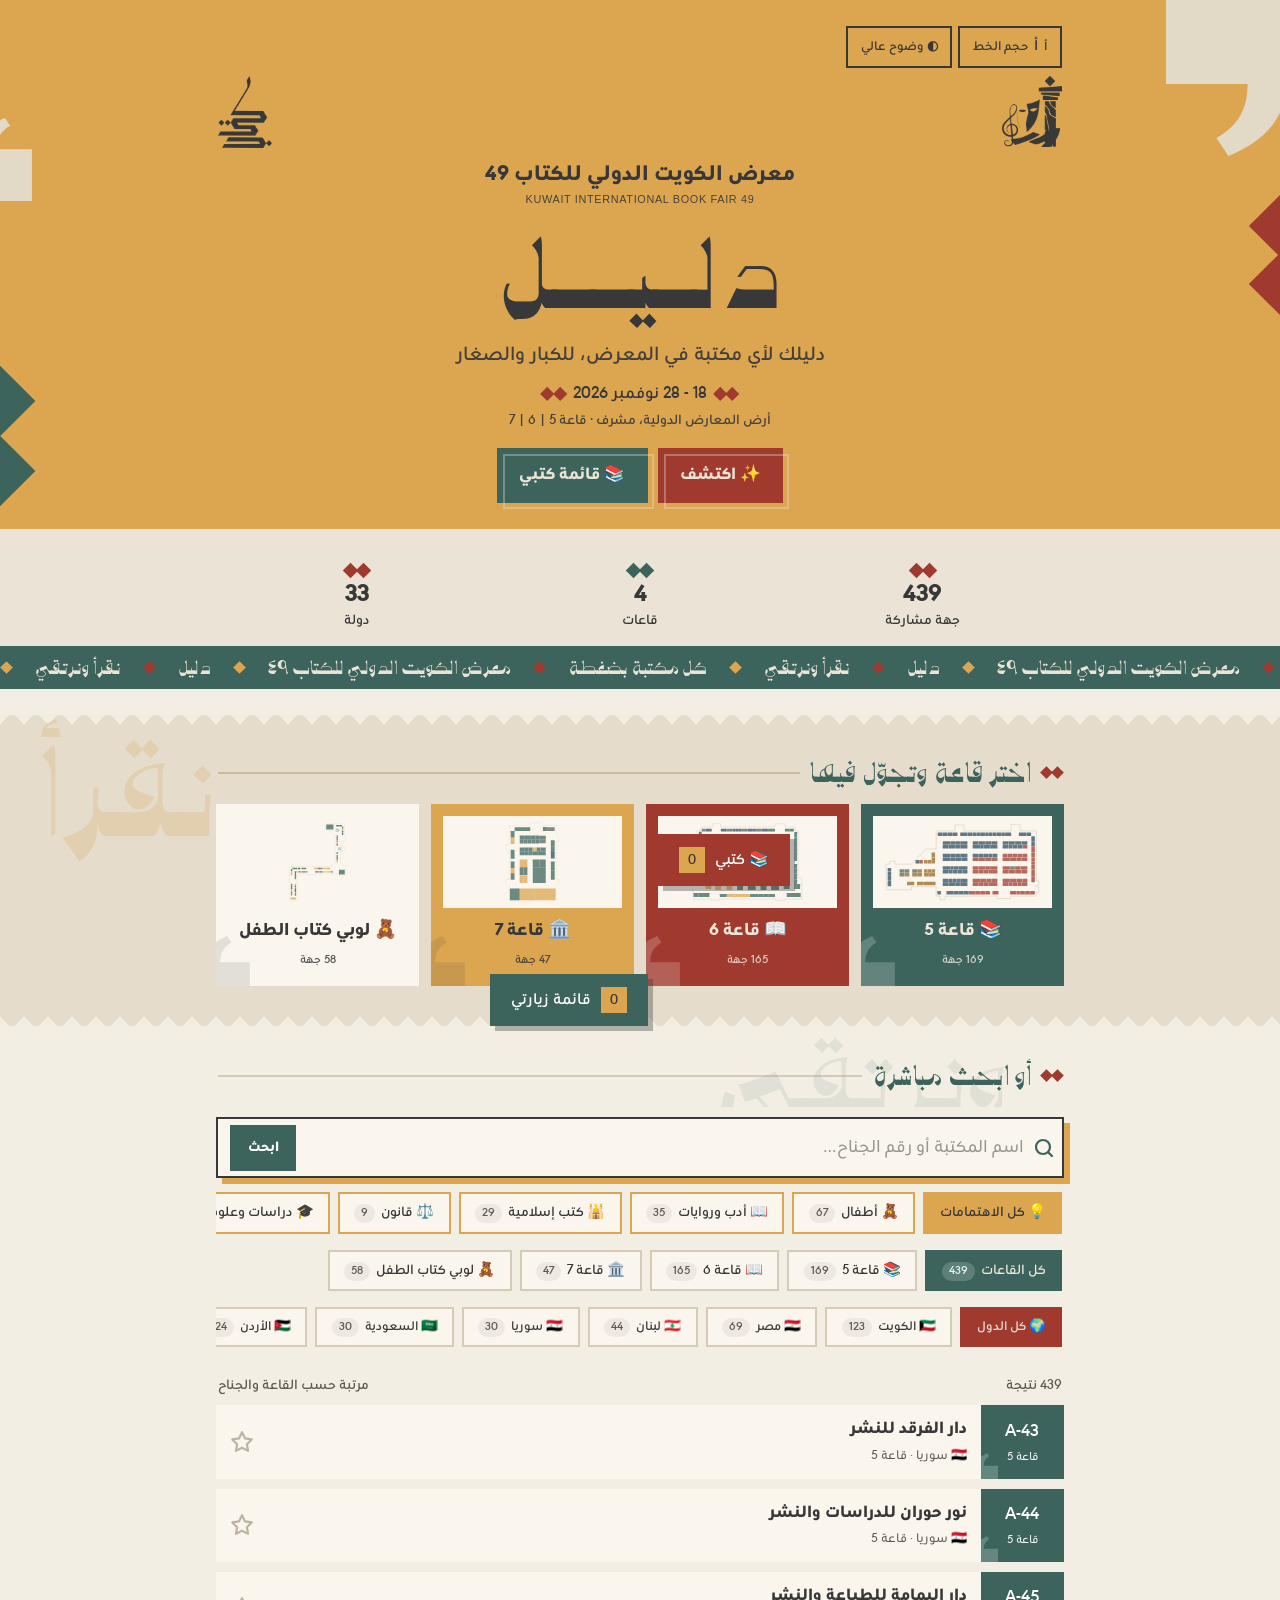
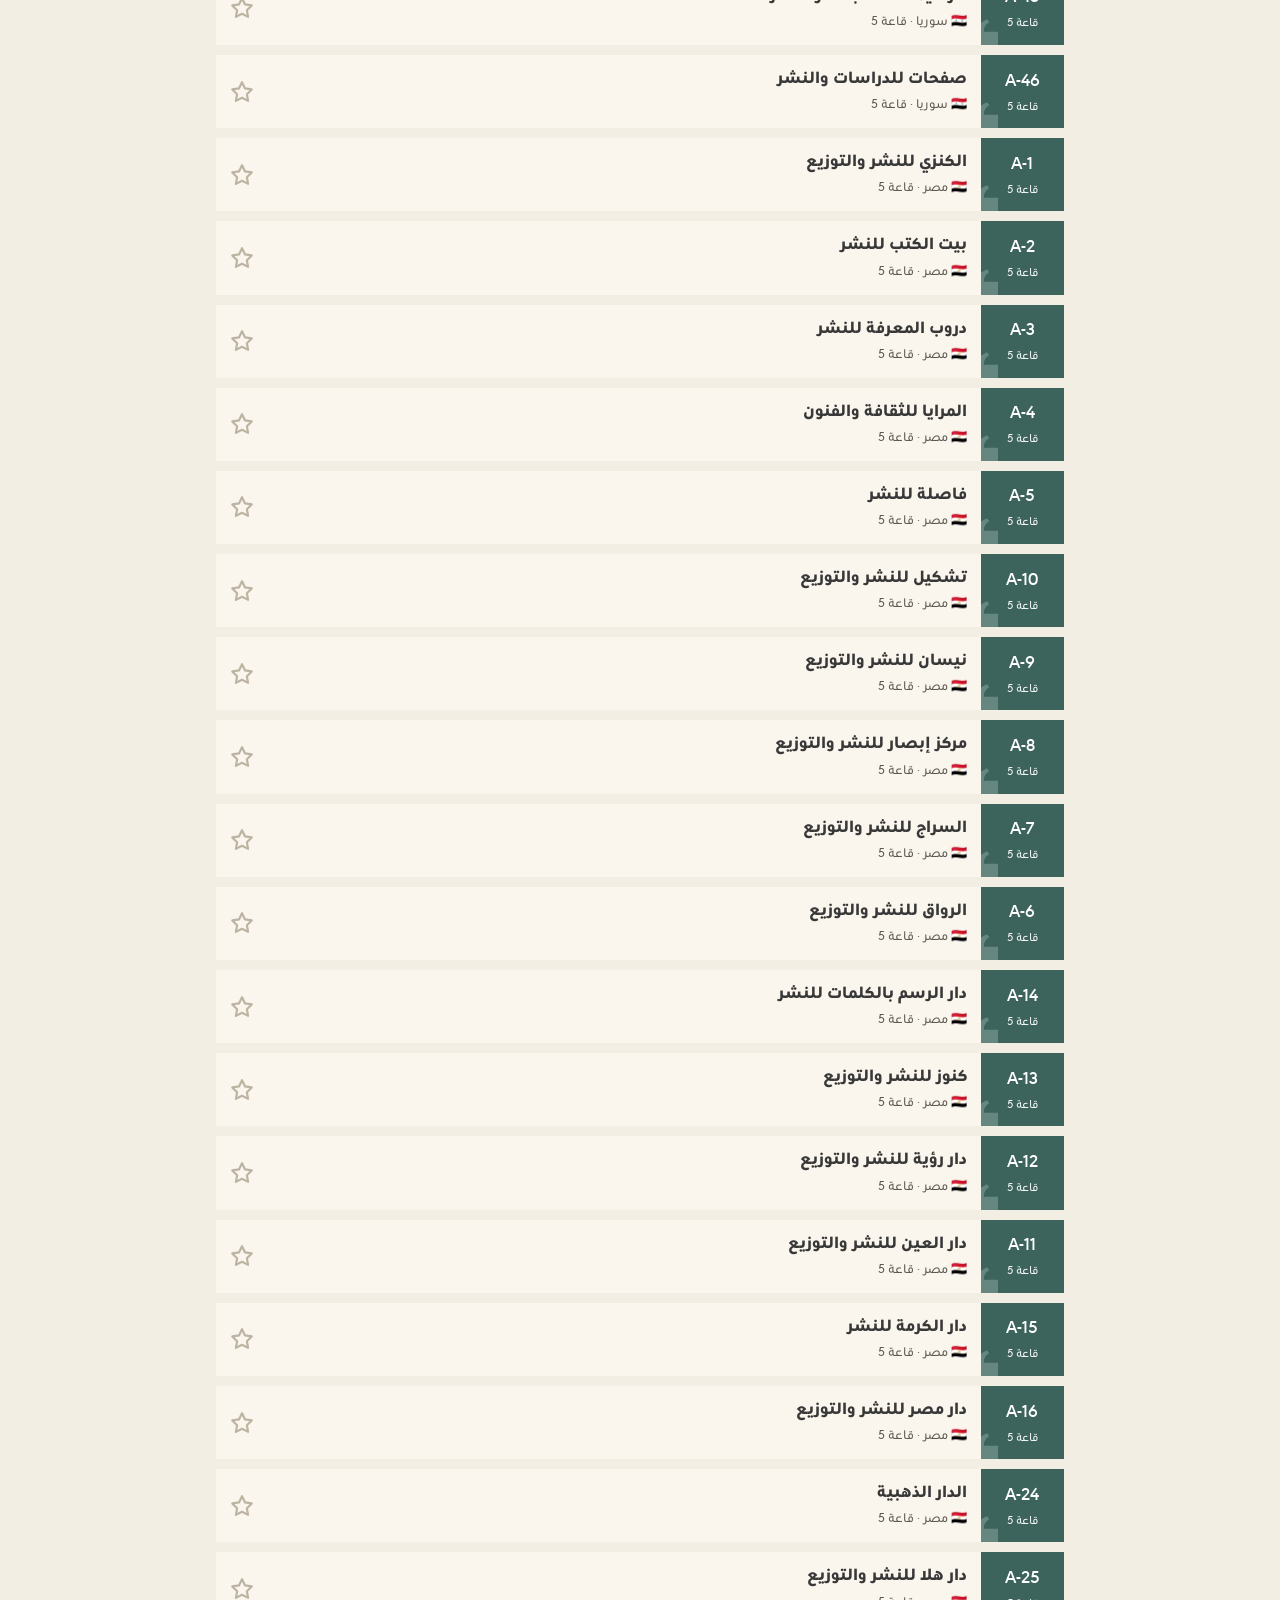
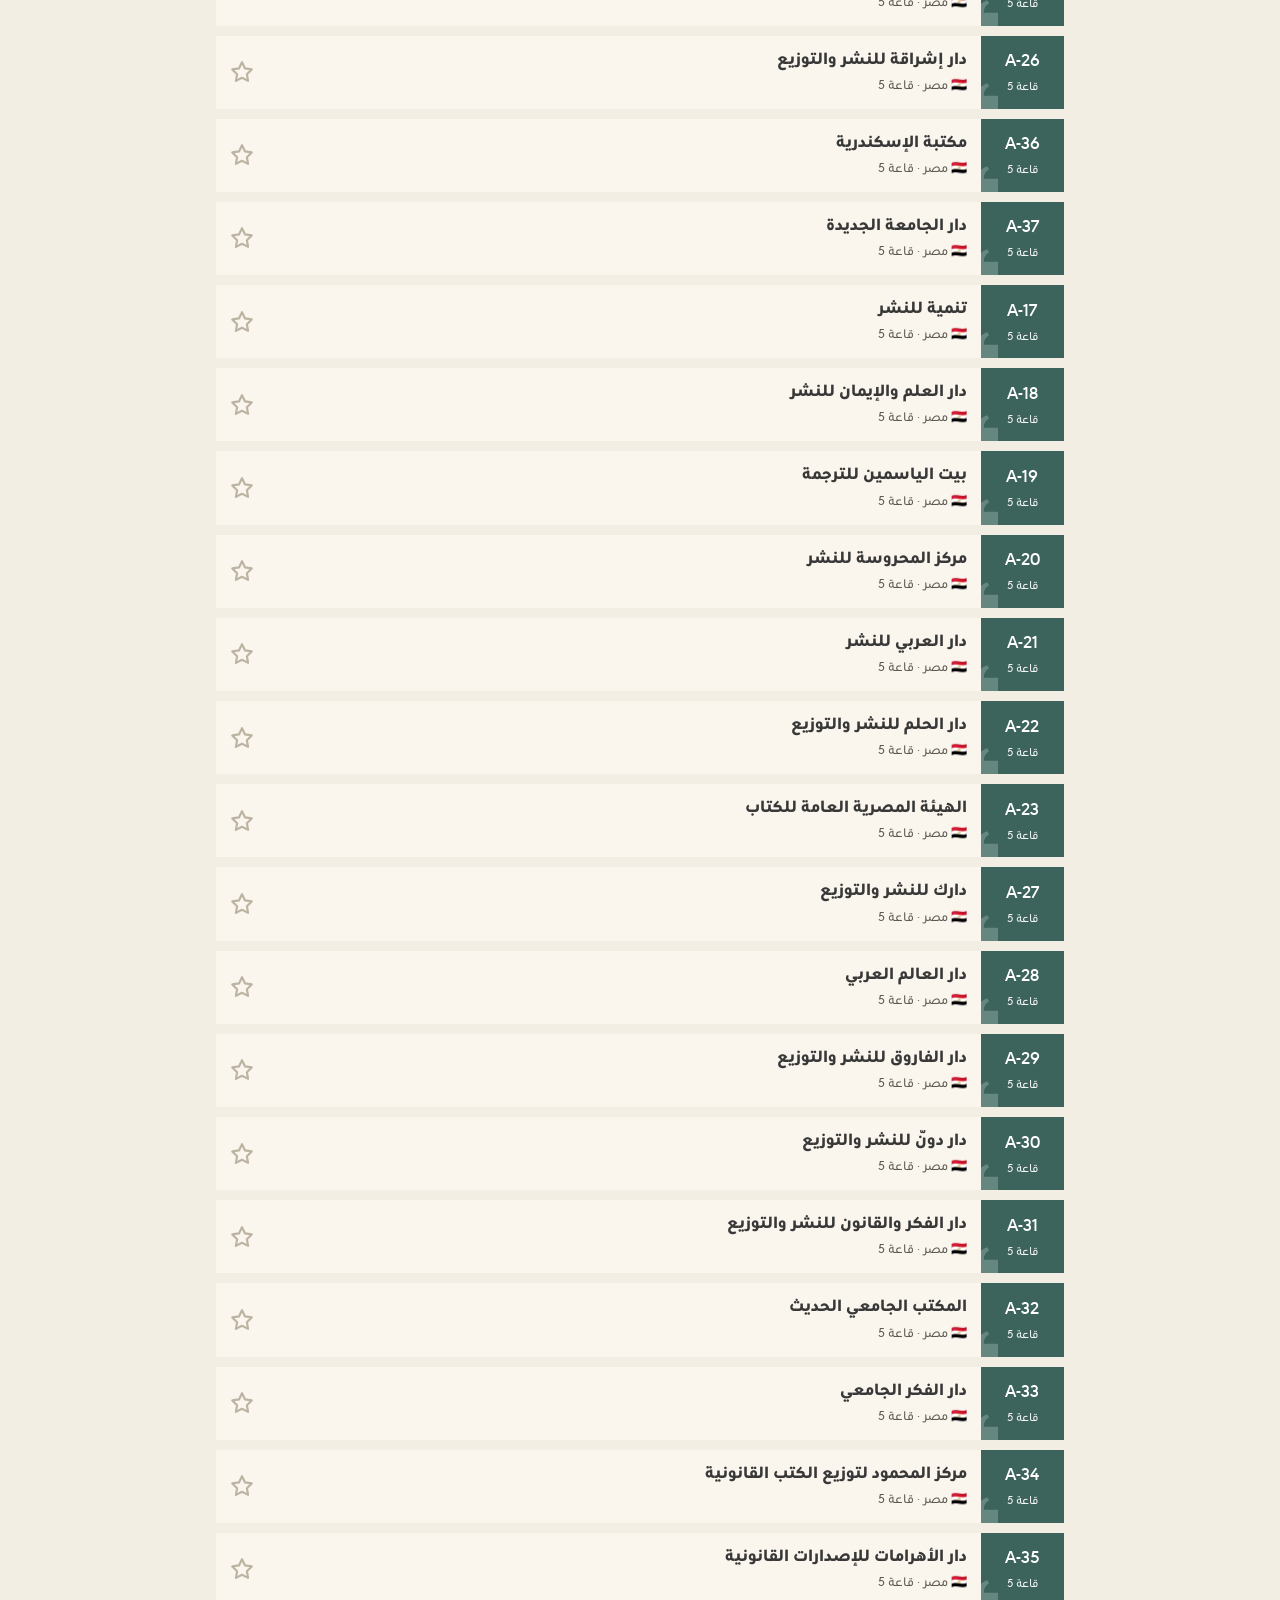
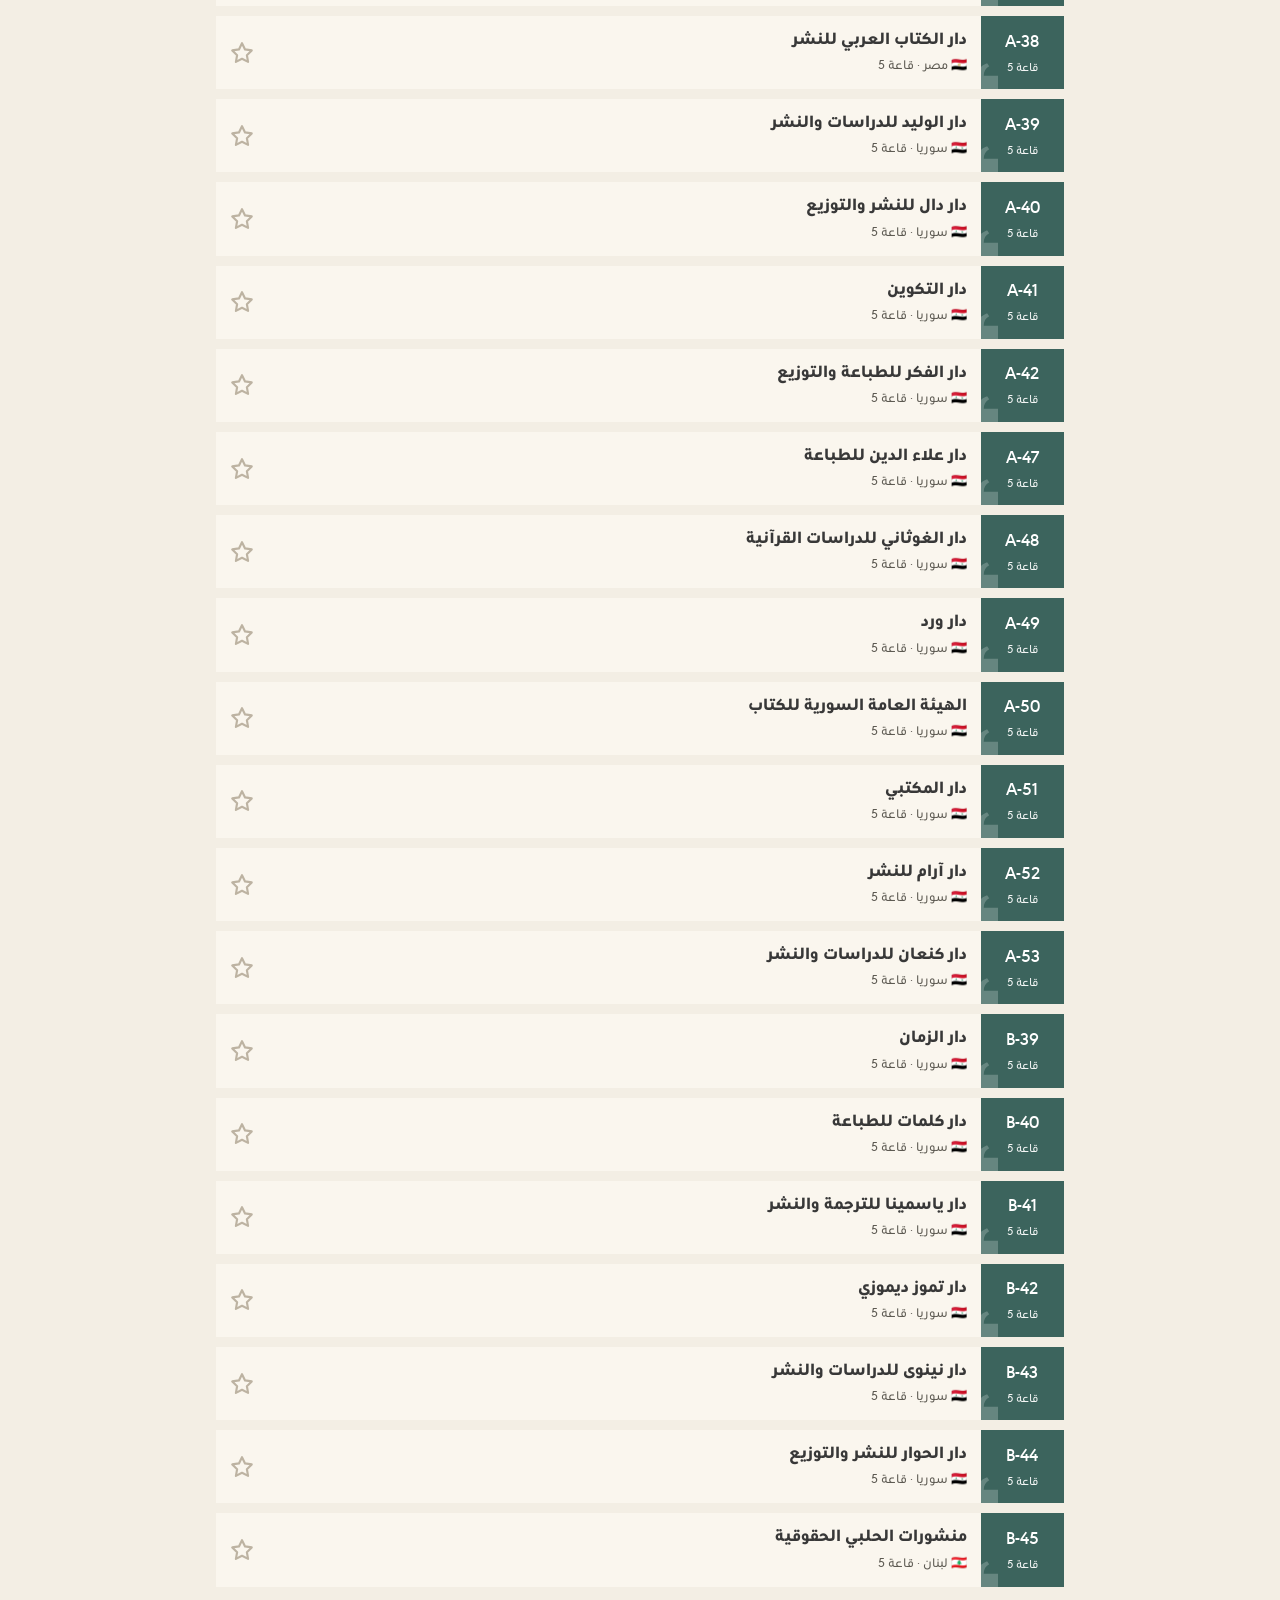
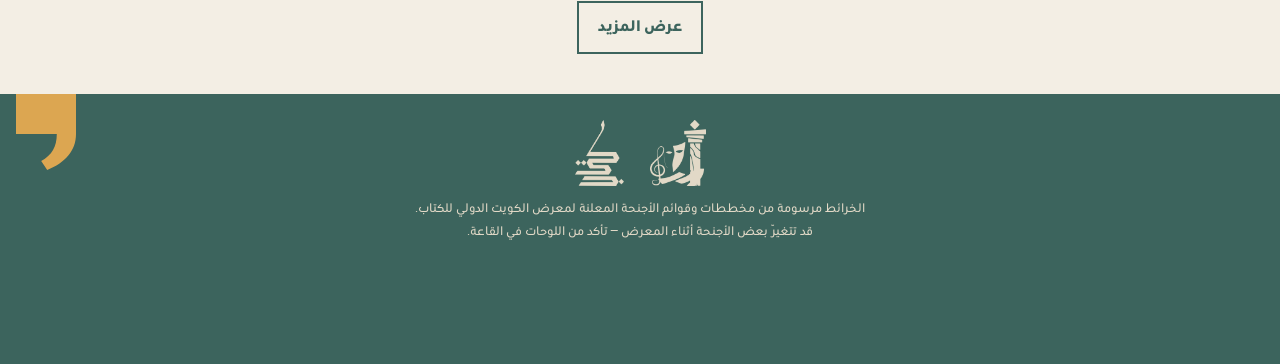
==== commit 257dc302: "عدّاد زوار واستخدام بدون بيانات شخصية (GoatCounter) Co-Authored-By: Claude Fable 5.2 <noreply@anthro" ====
--- a/index.html
+++ b/index.html
@@ -680,6 +680,9 @@
 function inPoly(x,y,pg){let c=false;for(let i=0,j=pg.length-1;i<pg.length;j=i++){const [xi,yi]=pg[i],[xj,yj]=pg[j];if(((yi>y)!==(yj>y))&&(x<(xj-xi)*(y-yi)/(yj-yi)+xi))c=!c}return c}
 function polyEdge(x,y,pg){let d=1e9;for(let i=0,j=pg.length-1;i<pg.length;j=i++)d=Math.min(d,distSeg(x,y,pg[j][0],pg[j][1],pg[i][0],pg[i][1]));return d}
 const HM={}; H.forEach(h=>HM[h.id]=h);
+/* عدّاد استخدام بدون بيانات شخصية (GoatCounter): أسماء أحداث فقط، ولا يُرسل نص البحث */
+function tk(n){try{if(window.goatcounter&&goatcounter.count)goatcounter.count({path:n,title:n,event:true})}catch(e){}}
+let tkS=0;function tkSearch(){clearTimeout(tkS);tkS=setTimeout(()=>tk('search'),2500)}
 const HALL_SHORT={h5:'قاعة 5',h6:'قاعة 6',h7:'قاعة 7',kids:'الطفل'};
 const HALL_EMO={h5:'📚',h6:'📖',h7:'🏛️',kids:'🧸'};
 const FLAGS={'الكويت':'🇰🇼','السعودية':'🇸🇦','الإمارات':'🇦🇪','قطر':'🇶🇦','البحرين':'🇧🇭','عمان':'🇴🇲','اليمن':'🇾🇪','العراق':'🇮🇶','مصر':'🇪🇬','سوريا':'🇸🇾','لبنان':'🇱🇧','الأردن':'🇯🇴','فلسطين':'🇵🇸','السودان':'🇸🇩','ليبيا':'🇱🇾','تونس':'🇹🇳','الجزائر':'🇩🇿','المغرب':'🇲🇦','موريتانيا':'🇲🇷','تركيا':'🇹🇷','بريطانيا':'🇬🇧','أمريكا':'🇺🇸','كندا':'🇨🇦','فرنسا':'🇫🇷','إيطاليا':'🇮🇹','إسبانيا':'🇪🇸','ألمانيا':'🇩🇪','السويد':'🇸🇪','بلغاريا':'🇧🇬','الصين':'🇨🇳','الهند':'🇮🇳','ماليزيا':'🇲🇾','سنغافورة':'🇸🇬','أستراليا':'🇦🇺'};
@@ -834,7 +837,7 @@
   </div>`;
 }
 function render(){
-  const q=$('q').value; const {res,fuzzy,extra}=search(q);
+  const q=$('q').value; if(q.trim())tkSearch(); const {res,fuzzy,extra}=search(q);
   lastRes=res.filter(p=>(hallF==='all'||p.h===hallF)&&(ctyF==='all'||p.c===ctyF)&&(tagF==='all'||p.tags.includes(tagF)));
   $('count').textContent=lastRes.length?`${lastRes.length} نتيجة`:'';
   $('sortNote').textContent=q.trim()?'':'مرتبة حسب القاعة والجناح';
@@ -853,7 +856,7 @@
 $('list').addEventListener('keydown',e=>{if(e.key==='Enter'){const it=e.target.closest('.item');if(it)openMap(+it.dataset.i)}});
 $('rnd').onclick=()=>{const pool=lastRes.length?lastRes:P;openMap(pool[Math.floor(Math.random()*pool.length)].i,{surprise:true})};
 
-function toggleVisit(i){
+function toggleVisit(i){tk('visit-toggle');
   const k=visit.indexOf(i); if(k>-1){visit.splice(k,1);toast('انشالت من قائمة زيارتي')} else {visit.push(i);toast('⭐ انضافت لقائمة زيارتي')}
   saveV(); document.querySelectorAll(`[data-s="${i}"]`).forEach(b=>{const on=visit.includes(i);b.classList.toggle('on',on);b.querySelector('svg').setAttribute('fill',on?'currentColor':'none')});
   const g=document.querySelector(`#mapSvg .bt[data-i="${i}"]`); if(g) g.classList.toggle('v',visit.includes(i));
@@ -893,7 +896,7 @@
   $('pinWrap').setAttribute('transform',`translate(${p.cx},${p.r[1]-2}) scale(.55)`);
   mk.style.display=''; mk.parentNode.appendChild(mk);
 }
-function openMap(i,opt={}){
+function openMap(i,opt={}){tk(opt&&opt.surprise?'discover':'library-open');
   const p=P[i]; if(way&&way.target!==i) way=null; document.body.classList.remove('picking'); cur=i; lastOpt=opt; const was=$('mapSheet').classList.contains('open');
   $('mapSheet').classList.add('open'); document.body.style.overflow='hidden';
   const sameHall=curHall===p.h; loadHall(p.h); $('mapTitle').textContent=HALL_EMO[p.h]+' '+HM[p.h].name;
@@ -902,6 +905,7 @@
   try{history.replaceState(null,'','#'+p.h+'-'+p.b)}catch(e){}
 }
 function openHall(id){
+  tk('hall-'+id);
   way=null;document.body.classList.remove('picking');
   $('mapSheet').classList.add('open');document.body.style.overflow='hidden';
   cur=null;loadHall(id);$('mapTitle').textContent=HALL_EMO[id]+' '+HM[id].name;mark(null);
@@ -1051,7 +1055,7 @@
 function saveB(){try{localStorage.setItem(LSB,JSON.stringify(books));localStorage.setItem(LSN,JSON.stringify(notes))}catch(e){} updateBooksCnt()}
 function updateBooksCnt(){const left=books.filter(b=>!b.d).length;$('booksCnt').textContent=left;}
 const booksAt=p=>books.filter(b=>b.k===keyOf(p));
-function addBook(t,a,k){t=(t||'').trim();if(!t)return false;
+function addBook(t,a,k){t=(t||'').trim();if(!t)return false;tk('book-add');
   books.push({id:Date.now().toString(36)+Math.random().toString(36).slice(2,6),t,a:(a||'').trim(),k:k||'',d:false});
   if(k&&BYKEY[k]&&!visit.includes(BYKEY[k].i)){visit.push(BYKEY[k].i);saveV();toast('📚 انضاف الكتاب، وانضافت مكتبته لقائمة زيارتي');}
   else toast('📚 انضاف الكتاب لقائمتك');
@@ -1149,7 +1153,7 @@
     <div class="ct" style="font-size:.82rem;margin-top:6px">اكتب رقم أقرب جناح لك في ${HM[p.h].name}، أو:</div>
     <div class="row2"><button class="mini ghost" id="wayTap">📍 أحدد مكاني على الخريطة</button>${ents}<button class="mini ghost" id="wayCancel">إلغاء</button></div></div>`}
 function clearRoute(){const g=$('routeG');if(g)g.remove()}
-function wayStartAt(src){const p=P[way.target];const h=p.h;way.picking=false;document.body.classList.remove('picking');
+function wayStartAt(src){tk('way');const p=P[way.target];const h=p.h;way.picking=false;document.body.classList.remove('picking');
   if(src.booth&&src.booth.h!==h){toast('حدد مكانك داخل '+HM[h].name);return}
   if(src.booth&&src.booth.i===p.i){toast('أنت واقف عندها 😄');return}
   const starts=src.booth?boothCells(h,src.booth):pointCells(h,src.pt);const goals=boothCells(h,p);
@@ -1183,6 +1187,7 @@
 function shareLink(withBooks){const data={v:visit.map(i=>keyOf(P[i]))};if(withBooks)data.b=books.filter(b=>!b.d).map(b=>[b.t,b.a,b.k]);return PUBLIC_URL+'#s-'+b64e(JSON.stringify(data))}
 function doShare(withBooks,title){if(!(visit.length||(withBooks&&books.length))){toast('القائمة فاضية');return}
   const url=shareLink(withBooks);const text=title+' — افتح الرابط وتطلع لك القائمة في «دليل»';
+  tk('share');
   if(navigator.share){navigator.share({title:'دليل',text,url}).catch(()=>{})}
   else copyText(text+'\n'+url,'انتسخ رابط القائمة ✓ أرسله لمن تبي');}
 $('shareList').onclick=()=>doShare(true,'📍 قائمة زيارتي في معرض الكتاب');
@@ -1204,6 +1209,7 @@
 const standalone=window.matchMedia&&matchMedia('(display-mode: standalone)').matches||navigator.standalone;
 if('serviceWorker' in navigator&&location.protocol==='https:'&&/github\.io$/.test(location.hostname)){try{navigator.serviceWorker.register('sw.js').catch(()=>{})}catch(e){}}
 let deferredPrompt=null;
+window.addEventListener('appinstalled',()=>tk('installed'));
 window.addEventListener('beforeinstallprompt',e=>{e.preventDefault();deferredPrompt=e;showInstall()});
 function showInstall(){let off=false;try{off=localStorage.getItem('daleel-install-off')==='1'}catch(e){}
   if(standalone||off||!/github\.io$/.test(location.hostname))return;
@@ -1250,5 +1256,6 @@
 document.querySelectorAll('.rv').forEach(el=>io.observe(el));
 })();
 </script>
+<script data-goatcounter="https://daleel-kw.goatcounter.com/count" async src="https://gc.zgo.at/count.js"></script>
 </body>
 </html>
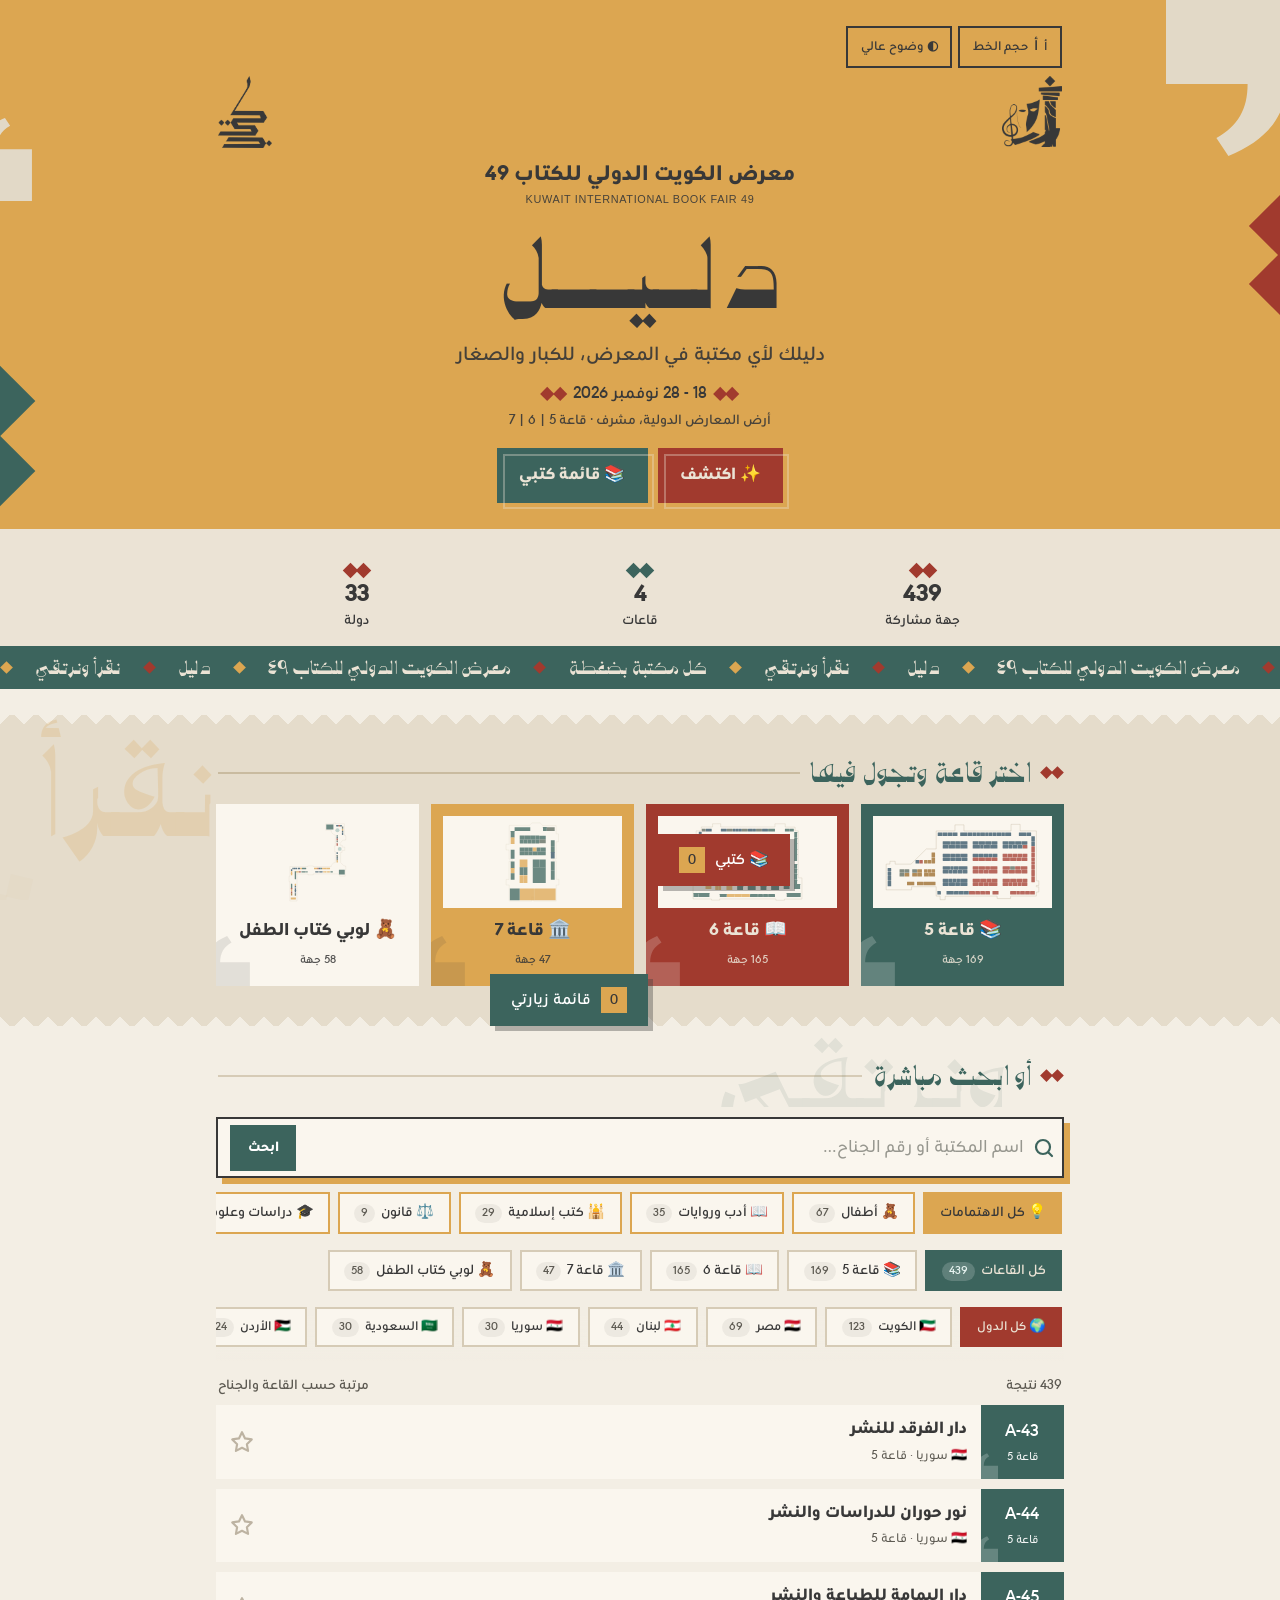
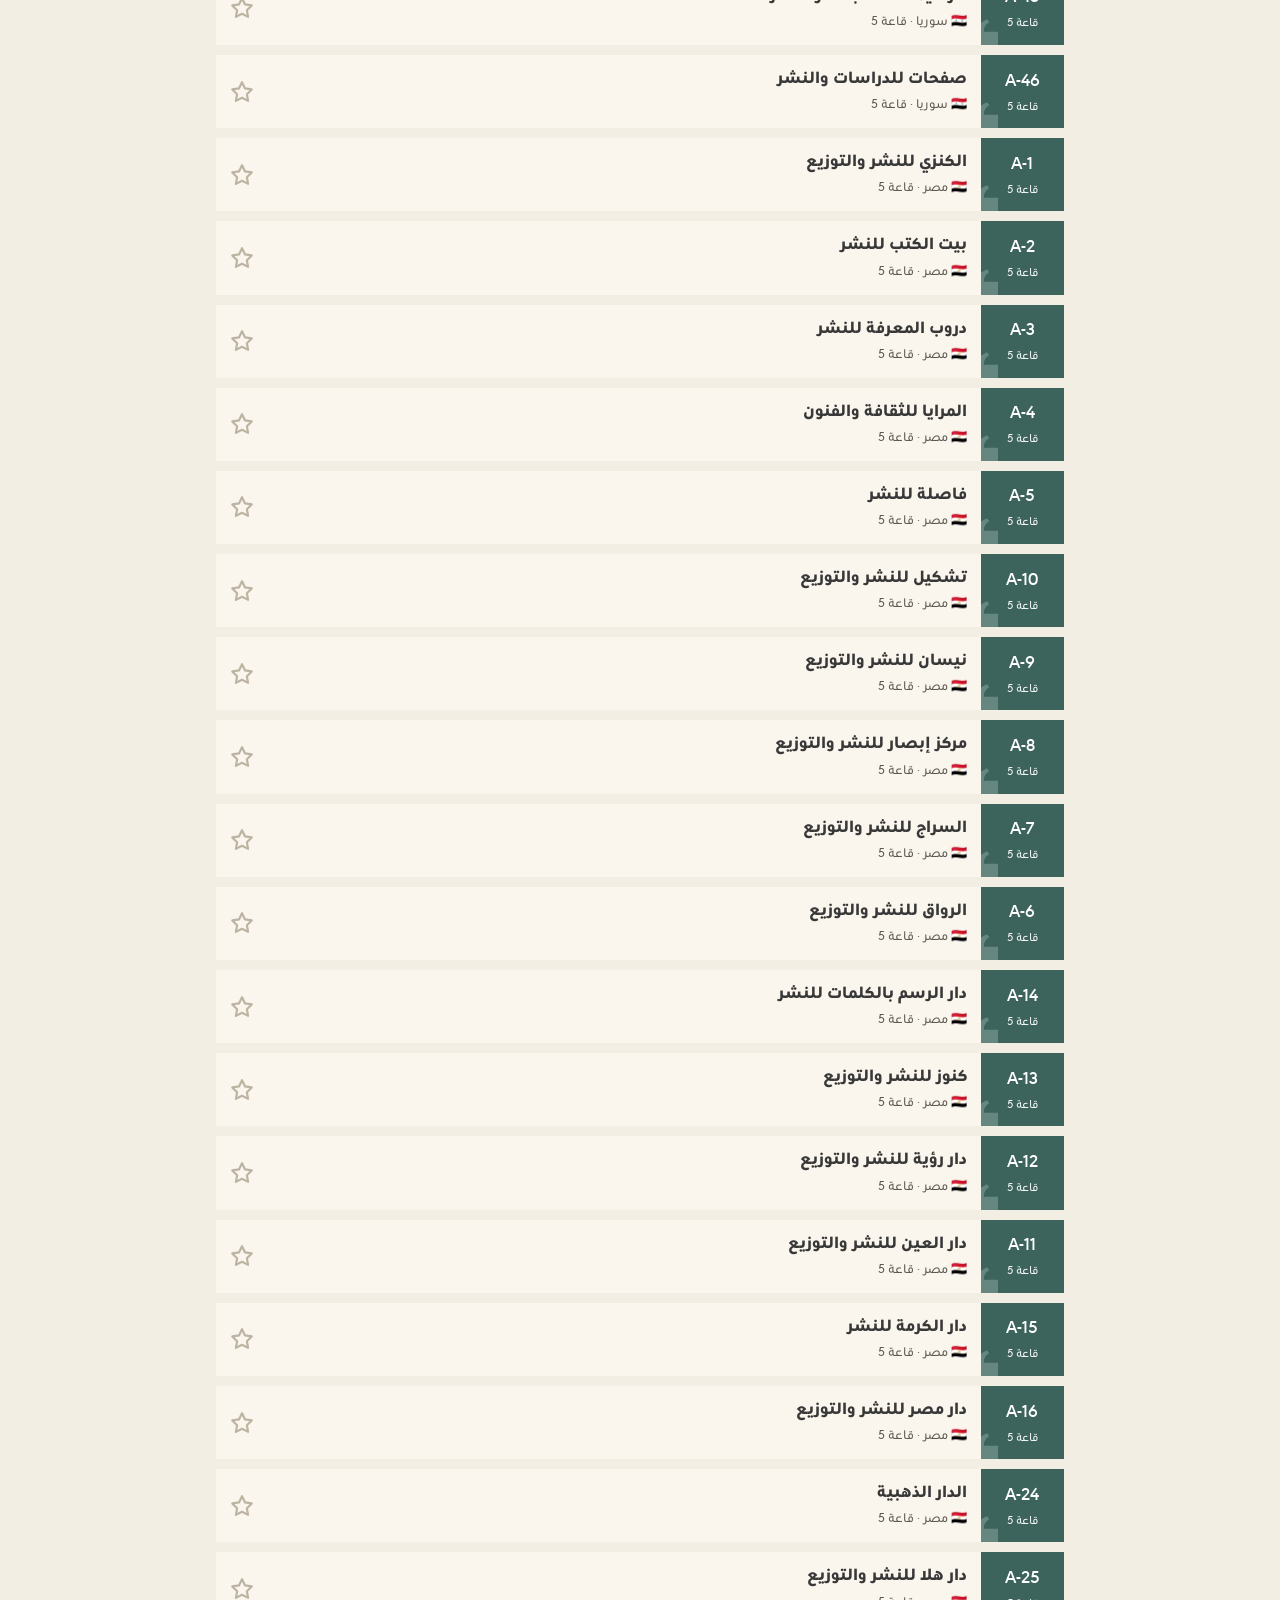
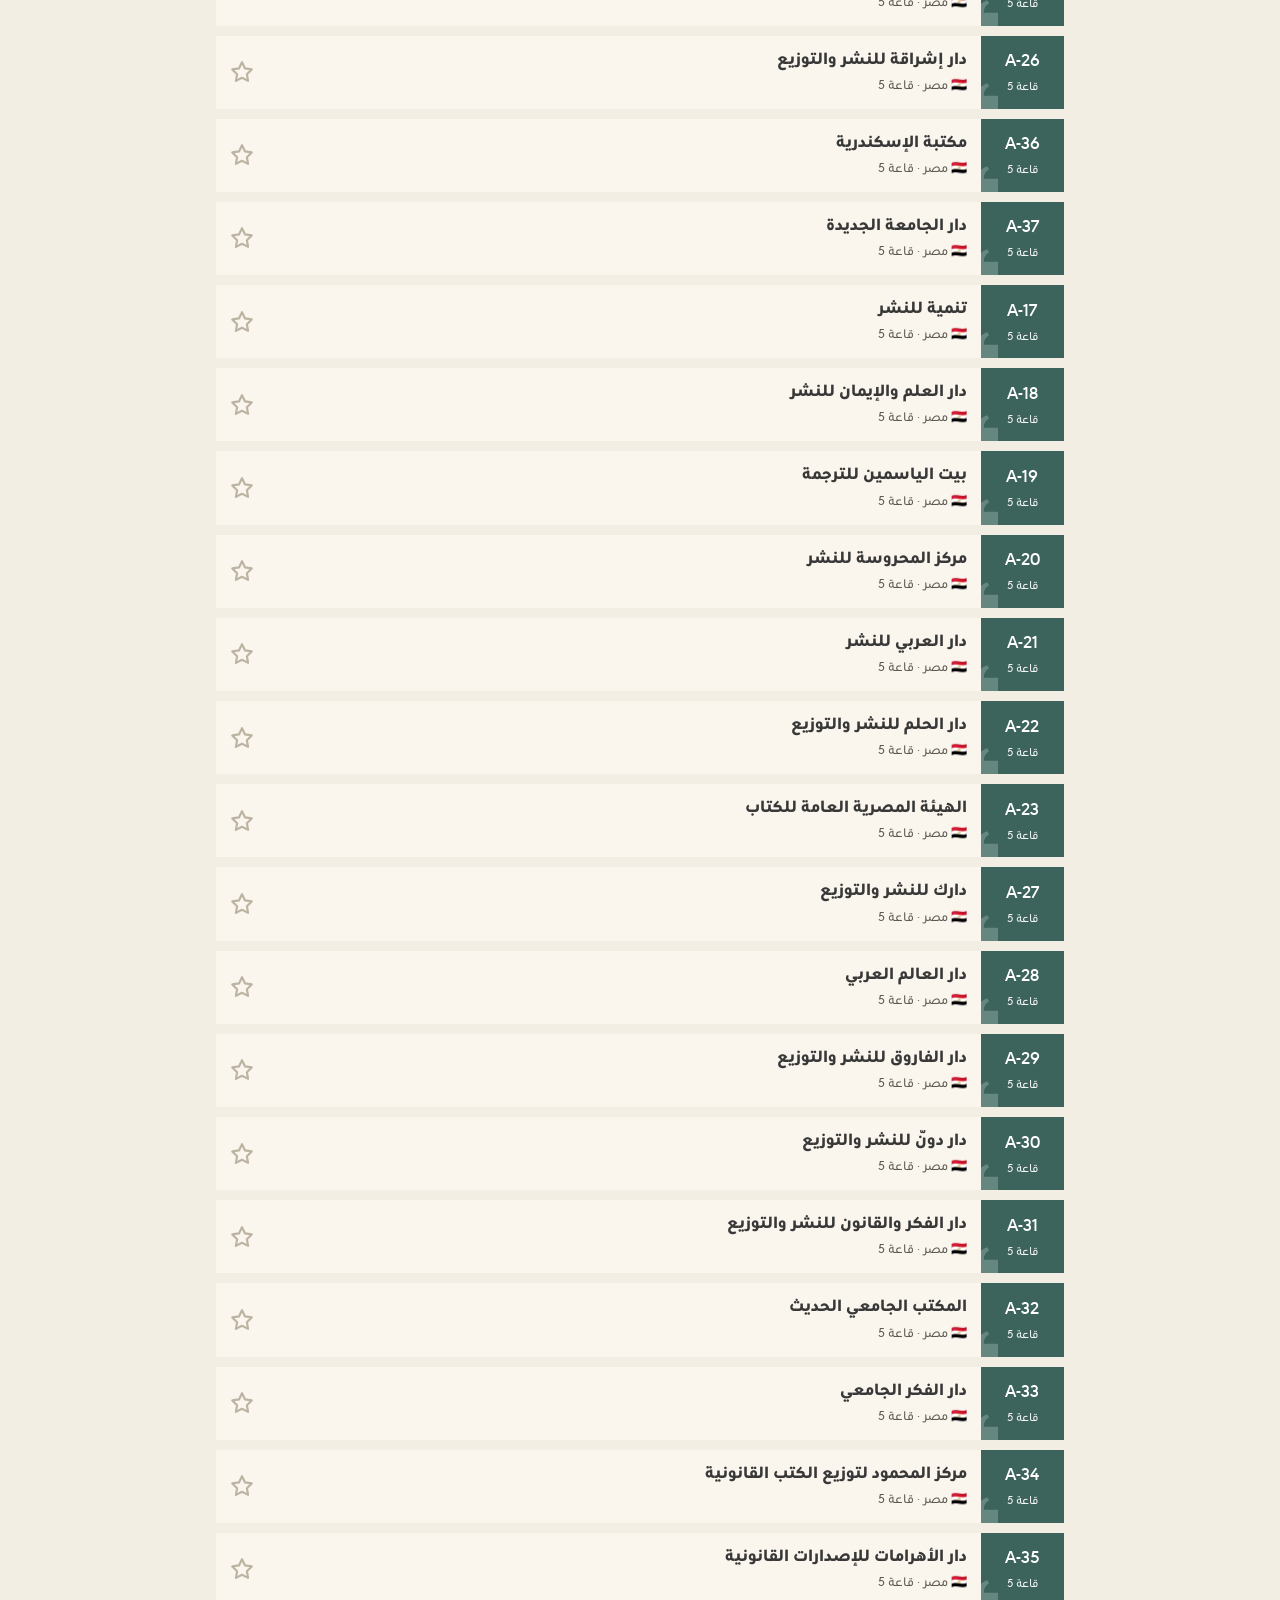
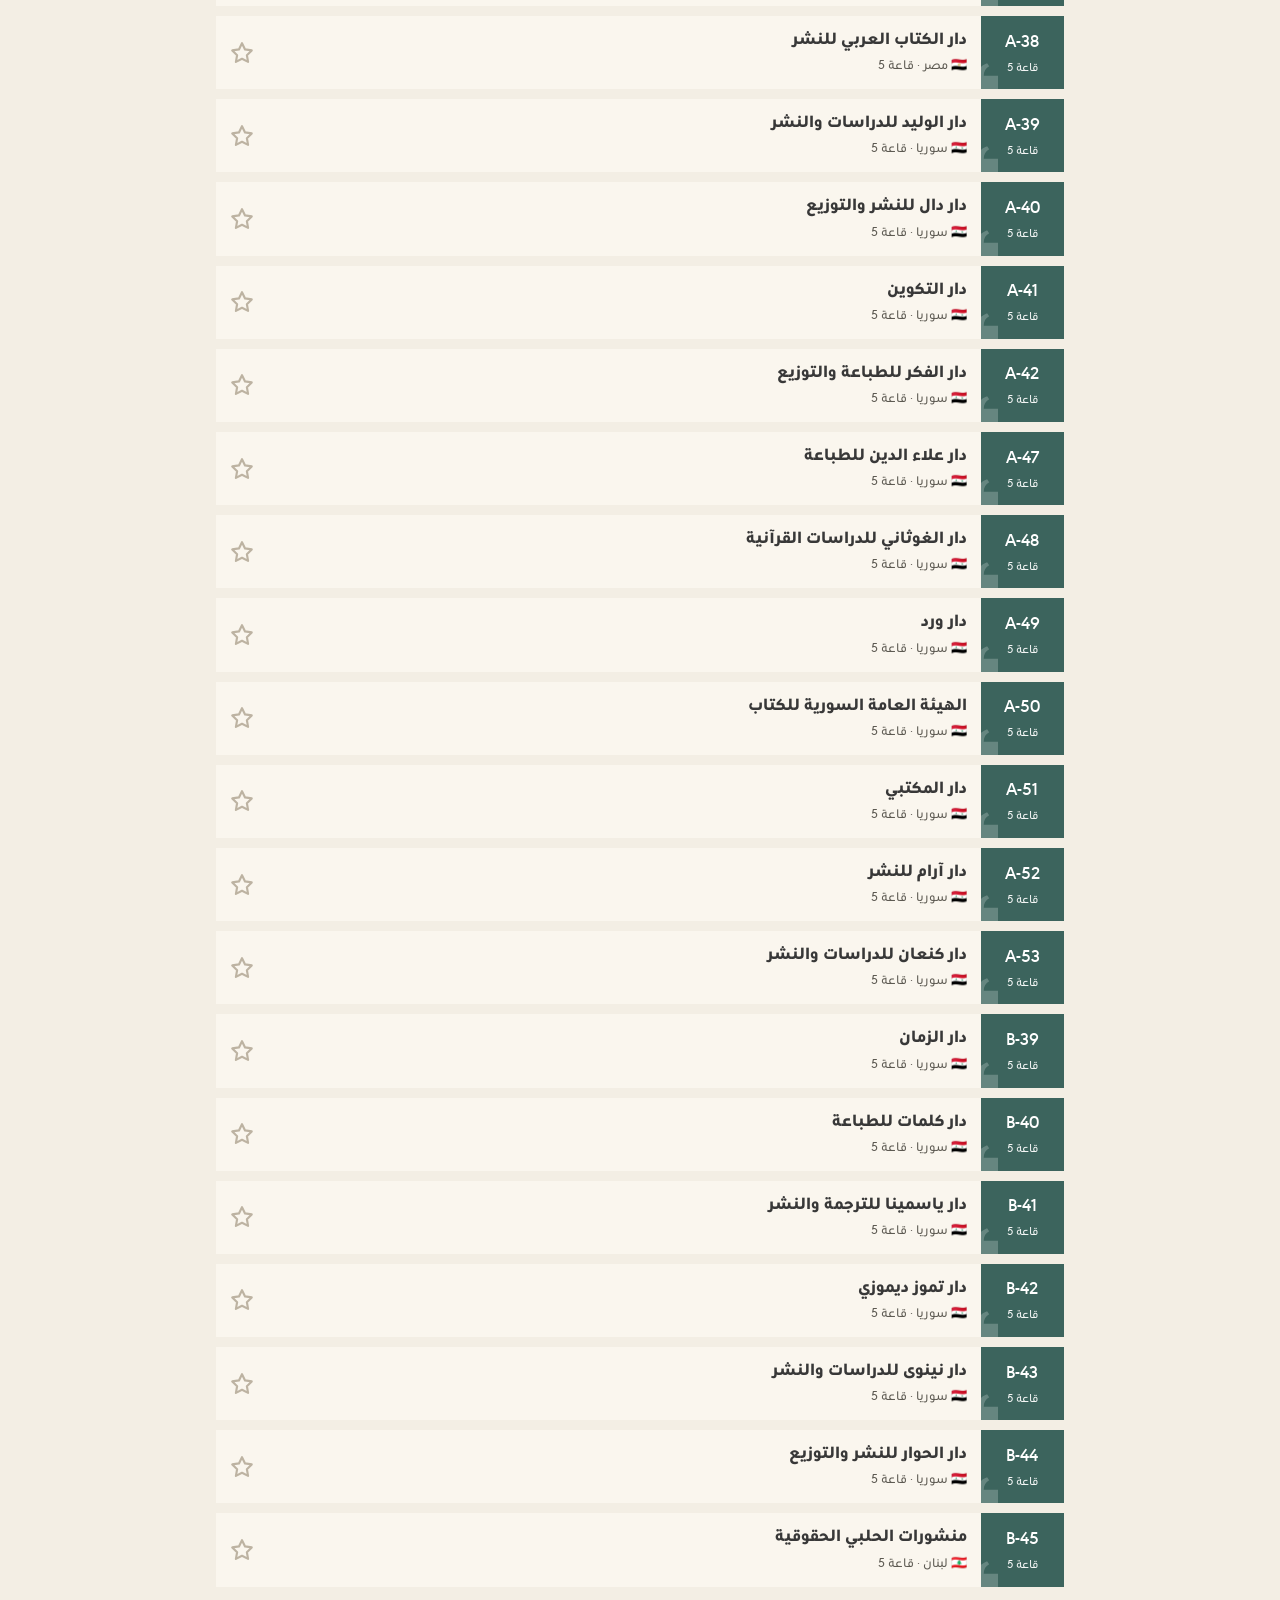
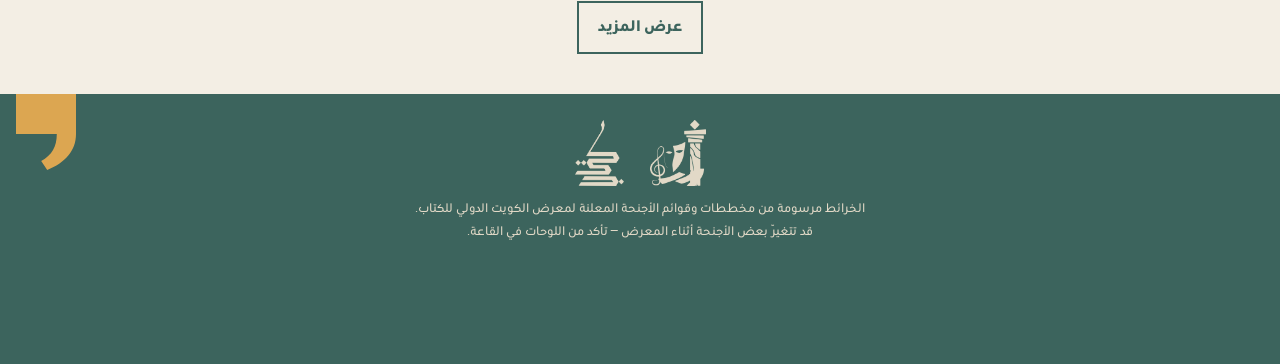
==== commit 5553a9eb: "عنوان بدون تشكيل لخط Momken Co-Authored-By: Claude Opus 5.5 <noreply@anthropic.com> Claude-Session: " ====
--- a/index.html
+++ b/index.html
@@ -589,7 +589,7 @@
   <div class="ticker" aria-hidden="true"><div class="tk"><i></i><span>نقرأ ونرتقي</span><i class="r"></i><span>دليل</span><i></i><span>معرض الكويت الدولي للكتاب 49</span><i class="r"></i><span>كل مكتبة بضغطة</span><i></i><span>نقرأ ونرتقي</span><i class="r"></i><span>دليل</span><i></i><span>معرض الكويت الدولي للكتاب 49</span><i class="r"></i><span>كل مكتبة بضغطة</span><i></i><span>نقرأ ونرتقي</span><i class="r"></i><span>دليل</span><i></i><span>معرض الكويت الدولي للكتاب 49</span><i class="r"></i><span>كل مكتبة بضغطة</span><i></i><span>نقرأ ونرتقي</span><i class="r"></i><span>دليل</span><i></i><span>معرض الكويت الدولي للكتاب 49</span><i class="r"></i><span>كل مكتبة بضغطة</span></div></div>
 
   <section class="band"><span class="ghost" aria-hidden="true" data-par=".18">نقرأ</span>
-  <div class="sect rv"><span class="dia2" aria-hidden="true"><i></i><i></i></span>اختر قاعة وتجوّل فيها</div>
+  <div class="sect rv"><span class="dia2" aria-hidden="true"><i></i><i></i></span>اختر قاعة وتجول فيها</div>
   <div class="halls" id="halls"></div>
   </section>
 
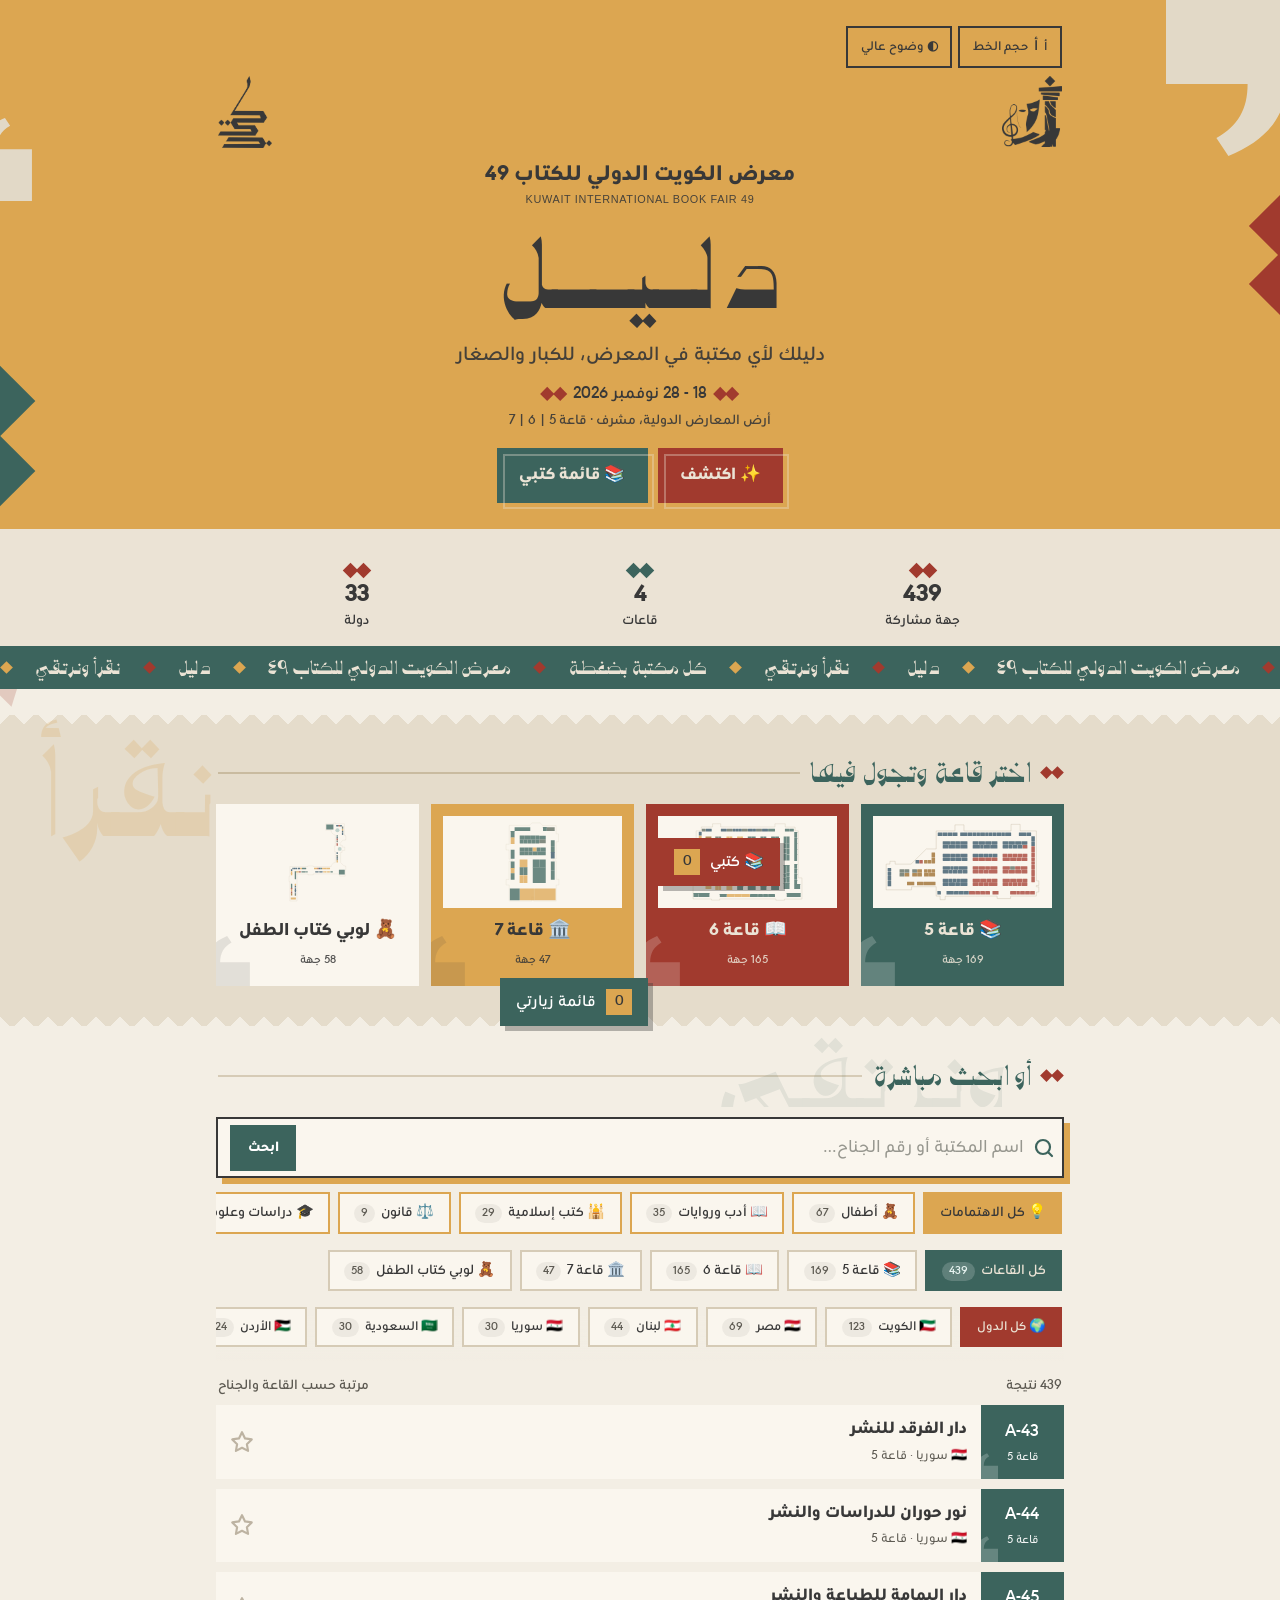
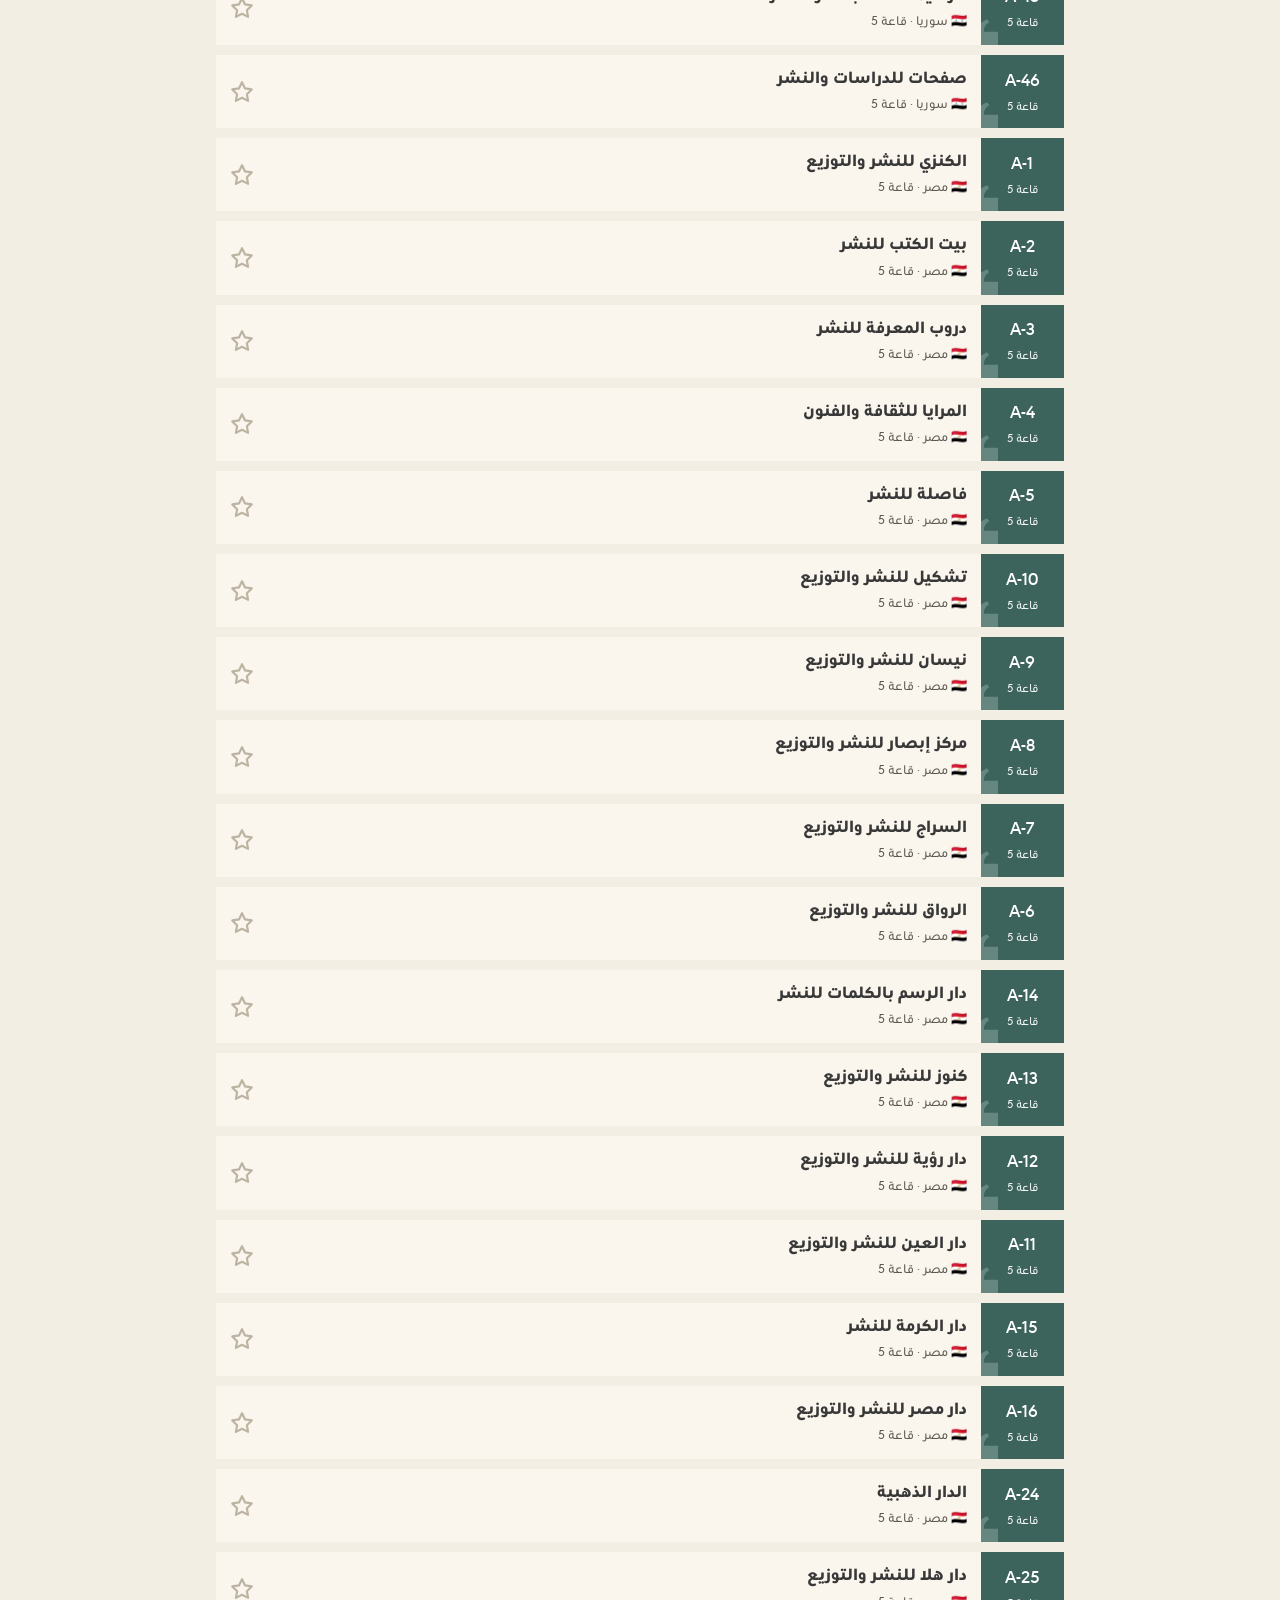
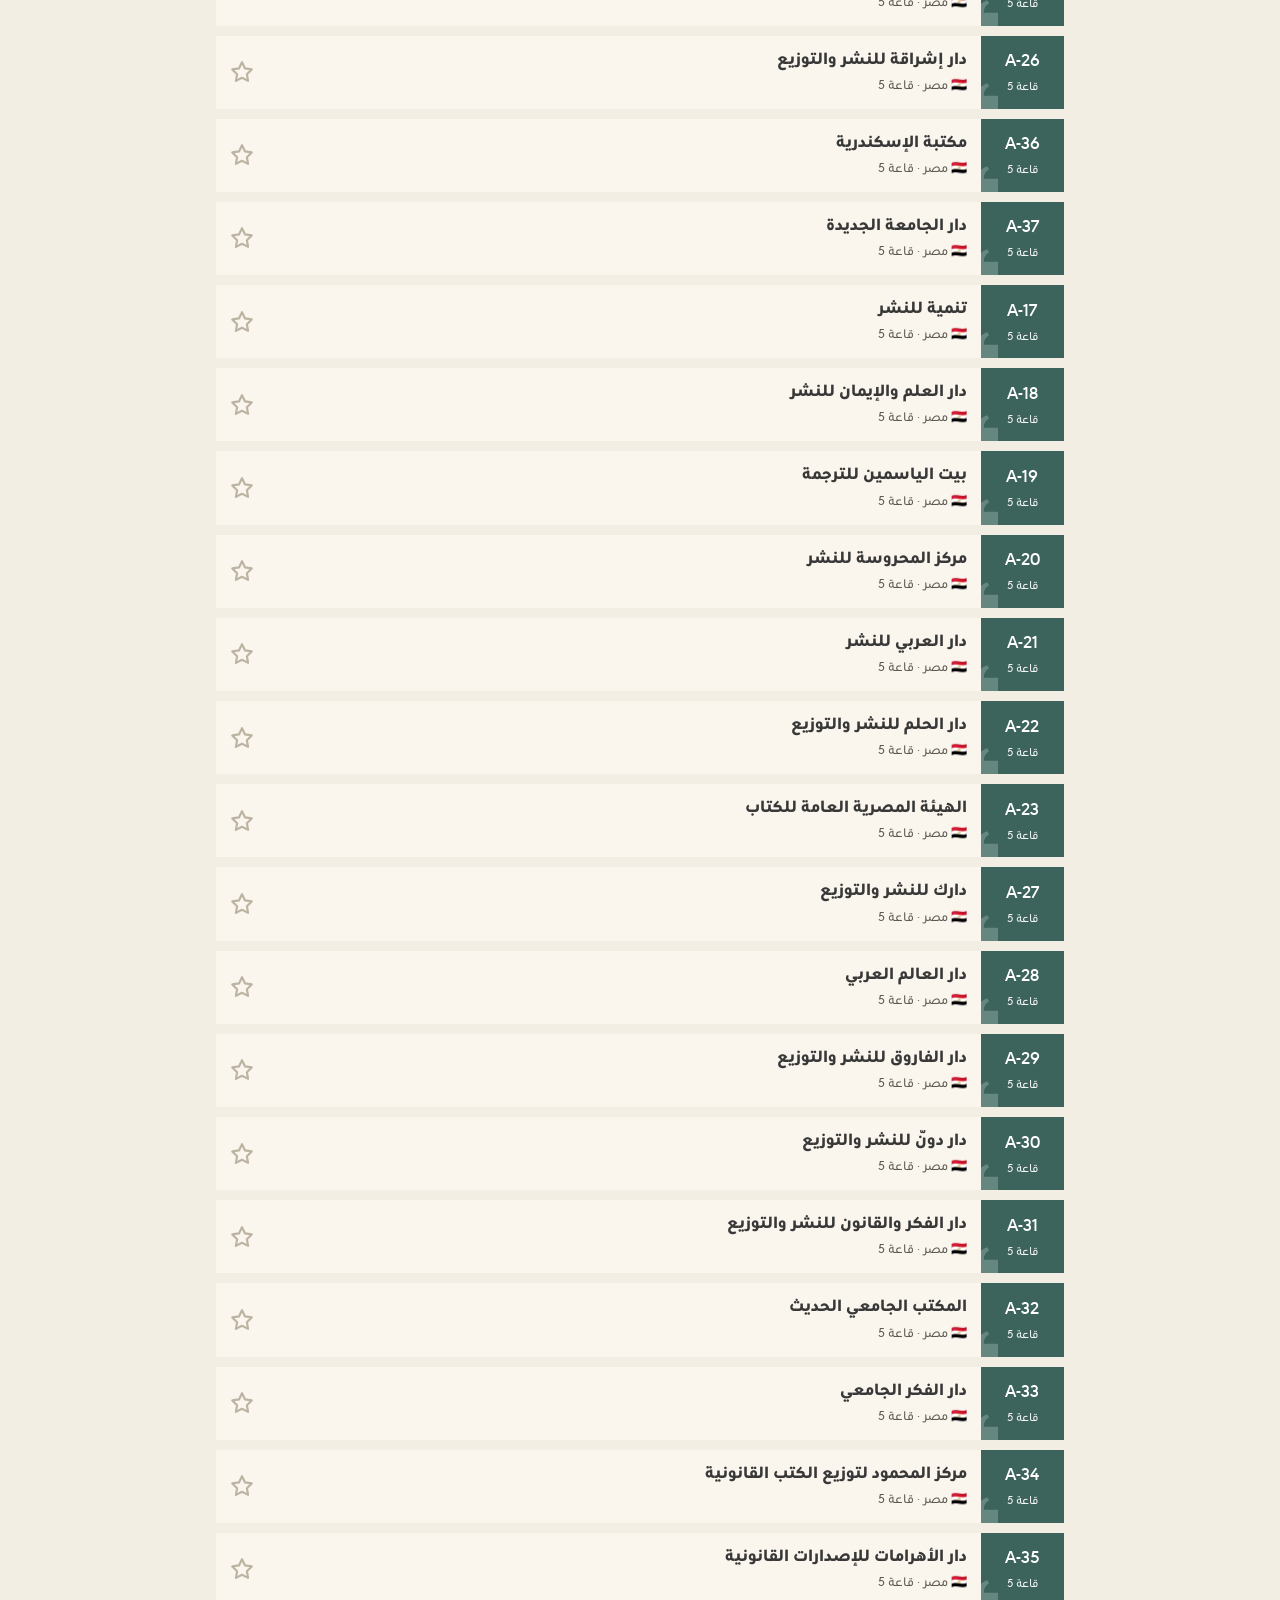
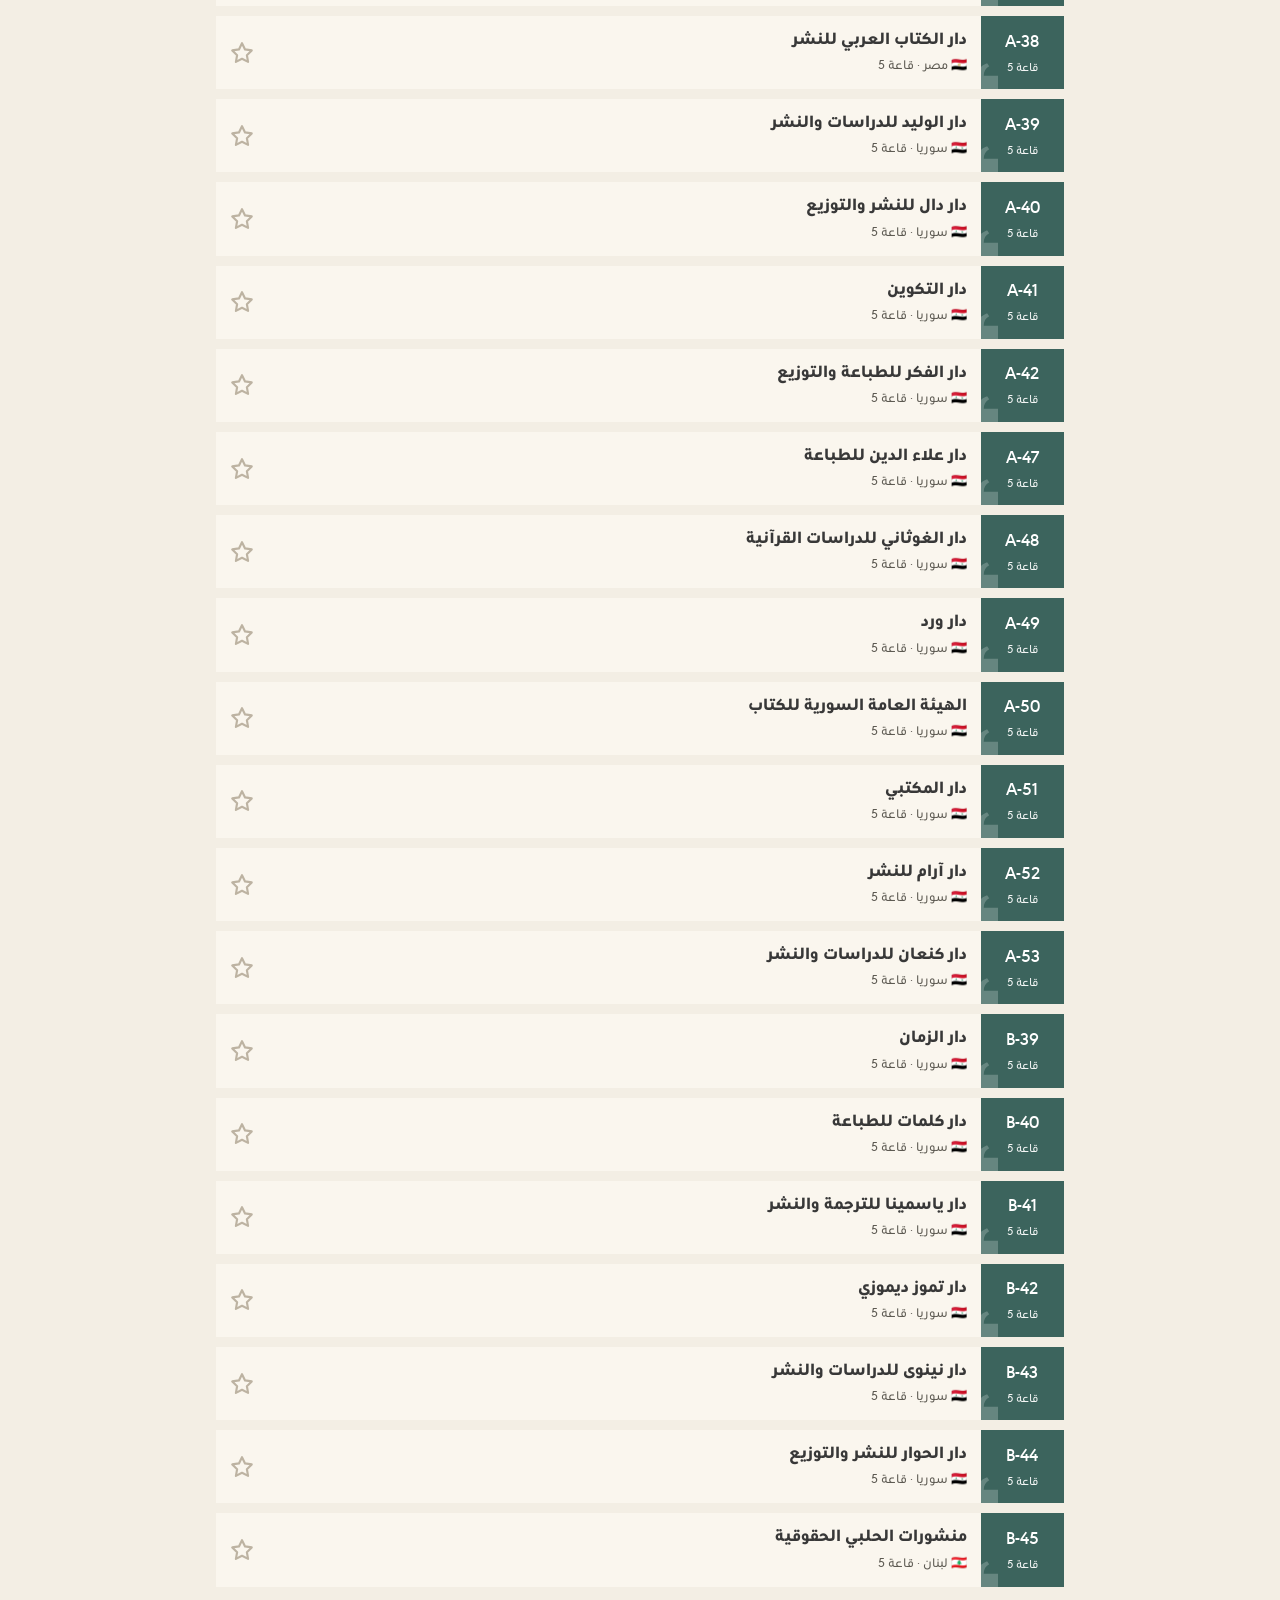
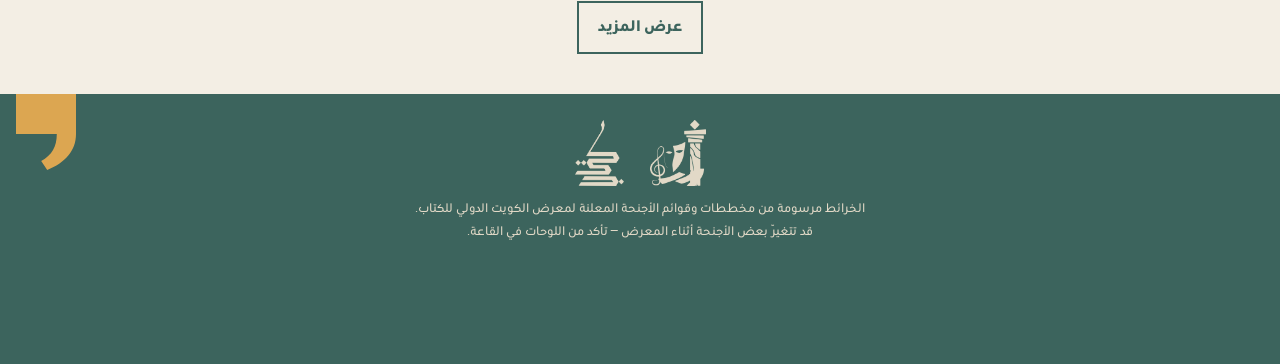
==== commit a5e4ac11: "إصلاح زر «إلغاء» في ودّني لها (تعارض اسم ghost)، وشريط كتبي/زيارتي ما يغطي أزرار الواجهة ولا يتضخم م" ====
--- a/index.html
+++ b/index.html
@@ -527,7 +527,7 @@
 #bgfx,#fxTop{position:fixed;inset:0;width:100vw;height:100vh;z-index:0;pointer-events:none}
 #fxTop{z-index:45}
 .wrap{position:relative;z-index:1}
-body.hc #bgfx,body.hc #fxTop,body.hc .ticker,body.hc .ghost{display:none}
+body.hc #bgfx,body.hc #fxTop,body.hc .ticker,body.hc .gword{display:none}
 body.hc *{animation:none!important}
 /* شريط «نقرأ ونرتقي» المتحرك */
 .ticker{margin:0 calc(50% - 50vw);background:var(--green);color:var(--cream2);overflow:hidden;white-space:nowrap;position:relative;z-index:2;border-block:0;direction:ltr}
@@ -545,12 +545,12 @@
 .band::after{bottom:0;transform:scaleY(-1)}
 .band .sect{margin-top:4px;position:relative;z-index:1}
 .band .sect::after{background:#c9bba0}
-.ghost{position:absolute;font-family:Momken,serif;font-size:9rem;line-height:1;color:var(--gold);opacity:.22;pointer-events:none;white-space:nowrap;z-index:0;will-change:transform}
-.band .ghost{top:6px;inset-inline-end:-10px}
+.gword{position:absolute;font-family:Momken,serif;font-size:9rem;line-height:1;color:var(--gold);opacity:.22;pointer-events:none;white-space:nowrap;z-index:0;will-change:transform}
+.band .gword{top:6px;inset-inline-end:-10px}
 .halls{position:relative;z-index:1}
-.ghost.g2{color:var(--green);opacity:.1;font-size:7.5rem}
+.gword.g2{color:var(--green);opacity:.1;font-size:7.5rem}
 .zone{position:relative}
-.zone .ghost{top:-34px;inset-inline-start:-20px}
+.zone .gword{top:-34px;inset-inline-start:-20px}
 /* ظهور الأقسام عند التمرير */
 .rv{opacity:0;transform:translateY(22px);transition:opacity .7s ease,transform .7s cubic-bezier(.2,.8,.2,1)}
 .rv.in{opacity:1;transform:none}
@@ -563,6 +563,13 @@
 body.hc .chip.on,body.hc .halltabs button.on,body.hc .dock button,body.hc .surprise,body.hc .discover,body.hc .dock button#booksDock{background:#000;color:#fff}
 
 @media (prefers-reduced-motion:reduce){*{animation:none!important;transition:none!important}}
+/* الشريط السفلي: حجم ثابت معقول حتى مع تكبير الخط، ويختفي وقت ما تكون أزرار الواجهة ظاهرة عشان ما يغطيها */
+.dock button{white-space:nowrap;font-size:16px;padding:11px 16px}
+html.fs2 .dock button,html.fs3 .dock button{font-size:18px}
+.dock .cnt{font-size:15px}
+.dock{transition:opacity .3s,transform .3s}
+body.herocta .dock{opacity:0;transform:translateY(130%);pointer-events:none}
+body.herocta .dock button{pointer-events:none}
 </style>
 </head>
 <body>
@@ -588,12 +595,12 @@
   </header>
   <div class="ticker" aria-hidden="true"><div class="tk"><i></i><span>نقرأ ونرتقي</span><i class="r"></i><span>دليل</span><i></i><span>معرض الكويت الدولي للكتاب 49</span><i class="r"></i><span>كل مكتبة بضغطة</span><i></i><span>نقرأ ونرتقي</span><i class="r"></i><span>دليل</span><i></i><span>معرض الكويت الدولي للكتاب 49</span><i class="r"></i><span>كل مكتبة بضغطة</span><i></i><span>نقرأ ونرتقي</span><i class="r"></i><span>دليل</span><i></i><span>معرض الكويت الدولي للكتاب 49</span><i class="r"></i><span>كل مكتبة بضغطة</span><i></i><span>نقرأ ونرتقي</span><i class="r"></i><span>دليل</span><i></i><span>معرض الكويت الدولي للكتاب 49</span><i class="r"></i><span>كل مكتبة بضغطة</span></div></div>
 
-  <section class="band"><span class="ghost" aria-hidden="true" data-par=".18">نقرأ</span>
+  <section class="band"><span class="gword" aria-hidden="true" data-par=".18">نقرأ</span>
   <div class="sect rv"><span class="dia2" aria-hidden="true"><i></i><i></i></span>اختر قاعة وتجول فيها</div>
   <div class="halls" id="halls"></div>
   </section>
 
-  <div class="zone"><span class="ghost g2" aria-hidden="true" data-par="-.12">ونرتقي</span>
+  <div class="zone"><span class="gword g2" aria-hidden="true" data-par="-.12">ونرتقي</span>
   <div class="sect rv"><span class="dia2" aria-hidden="true"><i></i><i></i></span>أو ابحث مباشرة</div></div>
   <div class="searchbox">
     <div class="field">
@@ -1246,7 +1253,7 @@
   tx.clearRect(0,0,W,H);bursts=bursts.filter(b=>b.life>0);for(const b of bursts){b.life-=1;b.x+=b.vx;b.y+=b.vy;b.vy+=.12;b.r+=.08;tx.save();tx.globalAlpha=Math.max(0,b.life/50);tx.fillStyle=b.c;tx.translate(b.x,b.y);tx.rotate(b.r);dia(0,0,b.s,tx);tx.restore()}
   if(!document.hidden&&!document.body.classList.contains('hc')) requestAnimationFrame(frame); else setTimeout(()=>requestAnimationFrame(frame),500)}
 addEventListener('resize',()=>{size()});
-addEventListener('scroll',()=>{sy=scrollY;document.querySelectorAll('.ghost[data-par]').forEach(g=>{const r=g.parentElement.getBoundingClientRect();g.style.transform=`translateX(${(r.top-innerHeight/2)*parseFloat(g.dataset.par)}px)`})},{passive:true});
+addEventListener('scroll',()=>{sy=scrollY;document.querySelectorAll('.gword[data-par]').forEach(g=>{const r=g.parentElement.getBoundingClientRect();g.style.transform=`translateX(${(r.top-innerHeight/2)*parseFloat(g.dataset.par)}px)`})},{passive:true});
 /* لمسة على أي مكان فاضي = نثرة معيّنات بألوان المعرض */
 addEventListener('pointerdown',e=>{if(RM||e.target.closest('button,input,textarea,a,.item,.hallcard,.sheet,.field,.chips,.dock,.modal'))return;
   for(let i=0;i<10;i++){const a=Math.random()*6.28,v=2+Math.random()*3.5;bursts.push({x:e.clientX,y:e.clientY,vx:Math.cos(a)*v,vy:Math.sin(a)*v-2,s:4+Math.random()*5,c:COL[i%3],r:a,life:50})}},{passive:true});
@@ -1257,5 +1264,9 @@
 })();
 </script>
 <script data-goatcounter="https://daleel-kw.goatcounter.com/count" async src="https://gc.zgo.at/count.js"></script>
+<script>
+(function(){const b=document.getElementById('rnd');if(!b||!('IntersectionObserver' in window))return;const box=b.parentElement;
+new IntersectionObserver(es=>{document.body.classList.toggle('herocta',es[0].isIntersecting)},{threshold:0}).observe(box)})();
+</script>
 </body>
 </html>
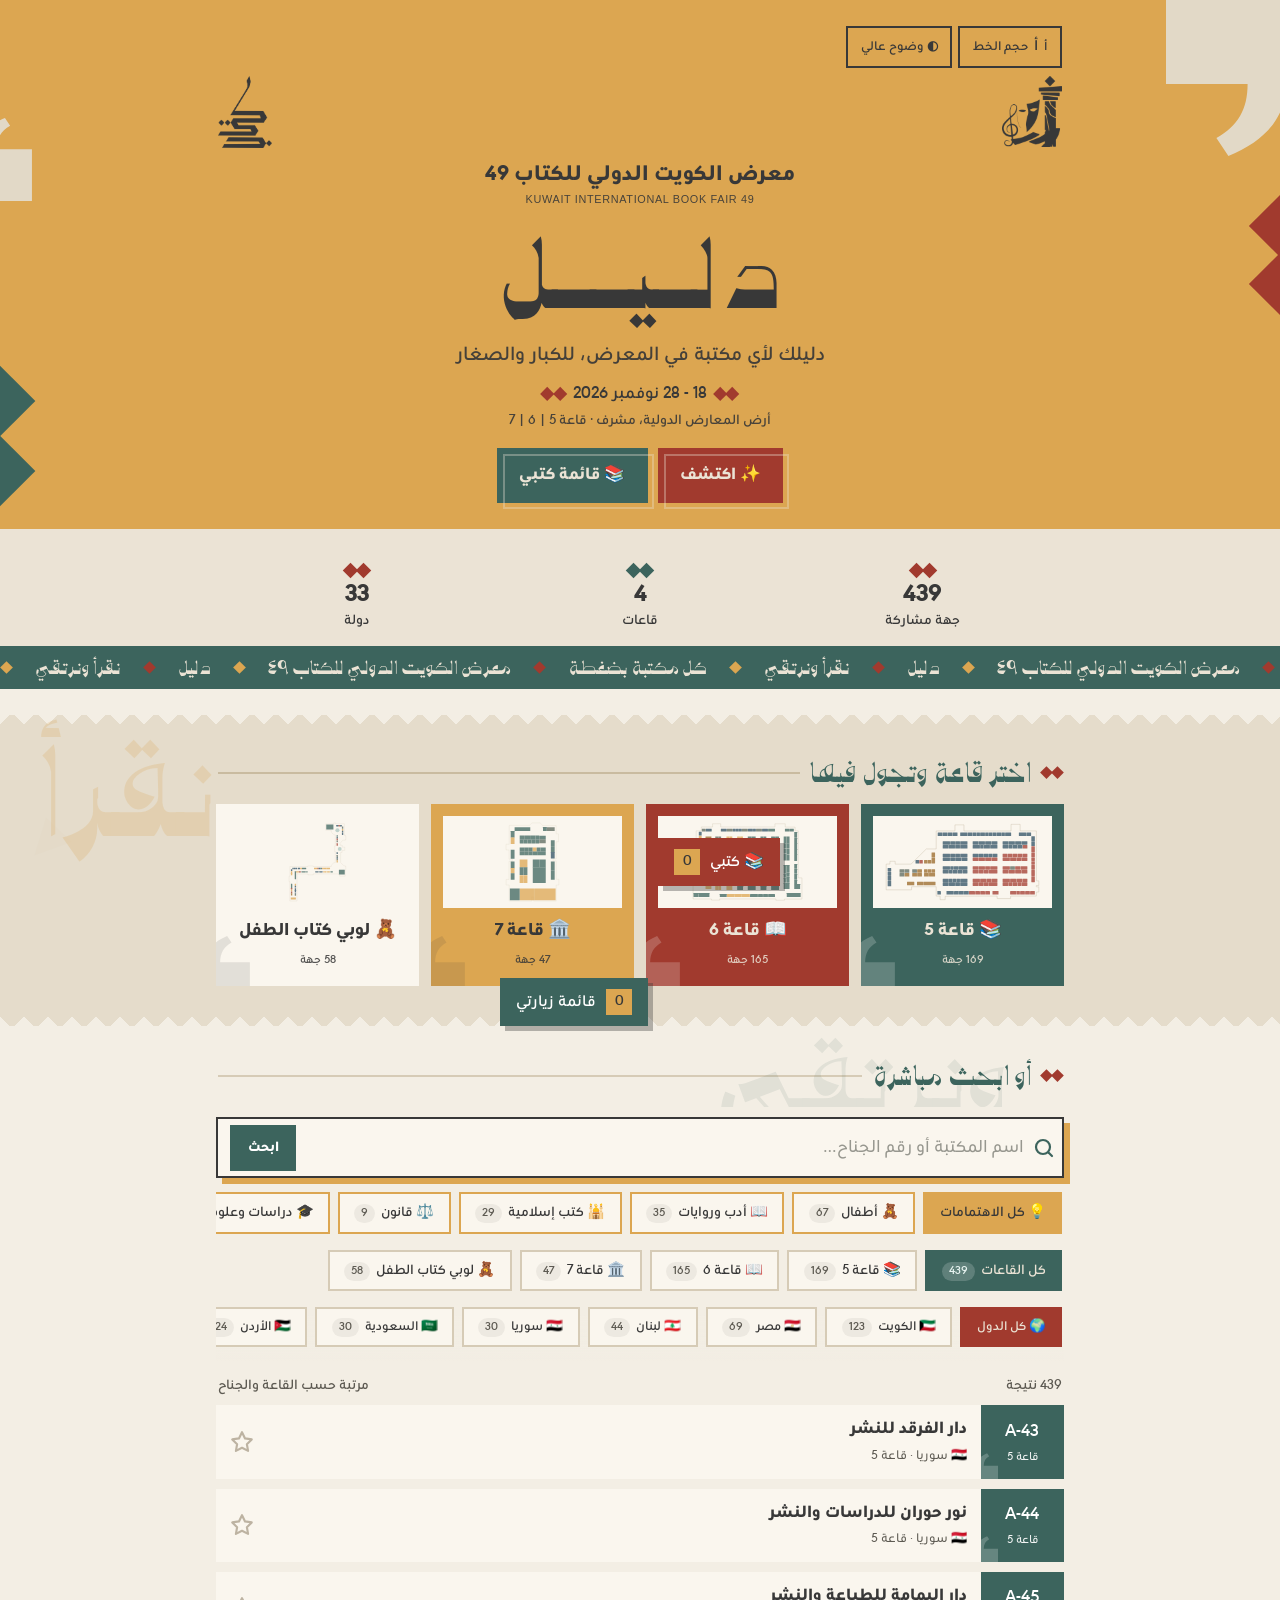
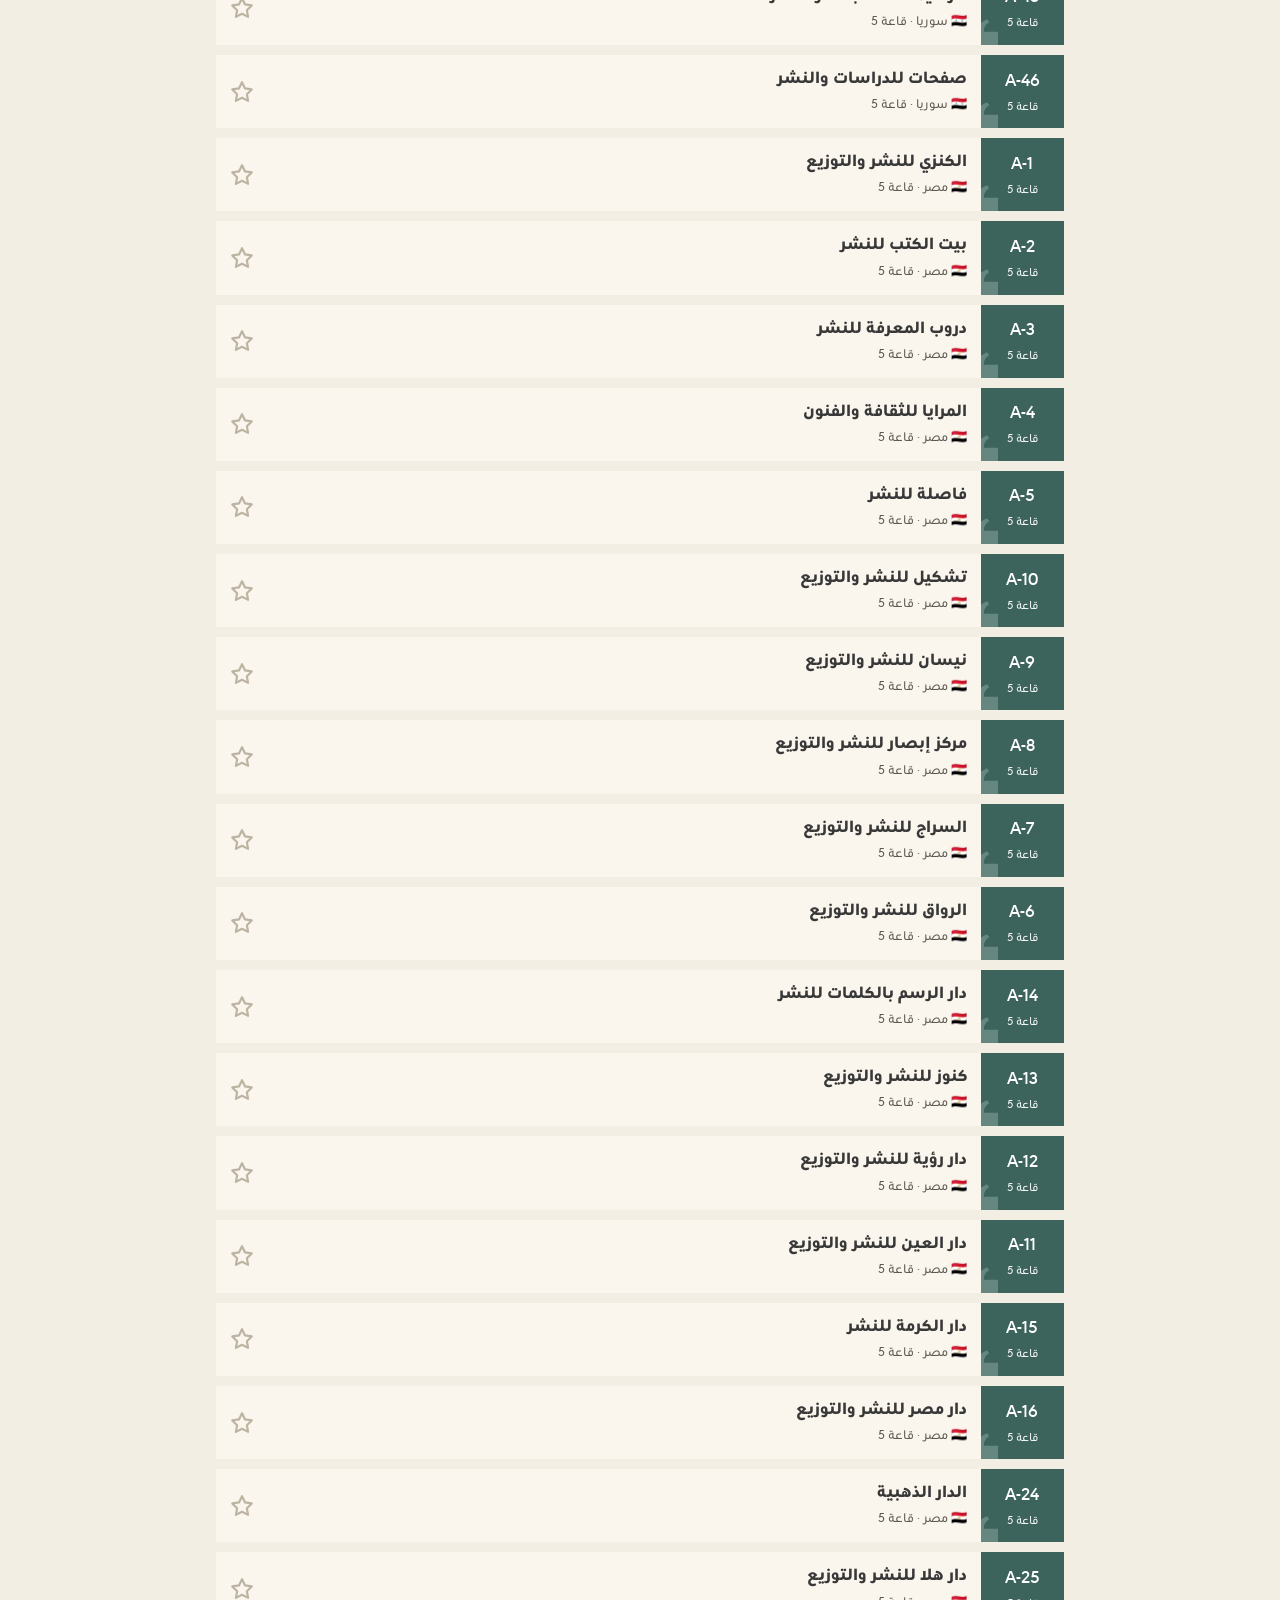
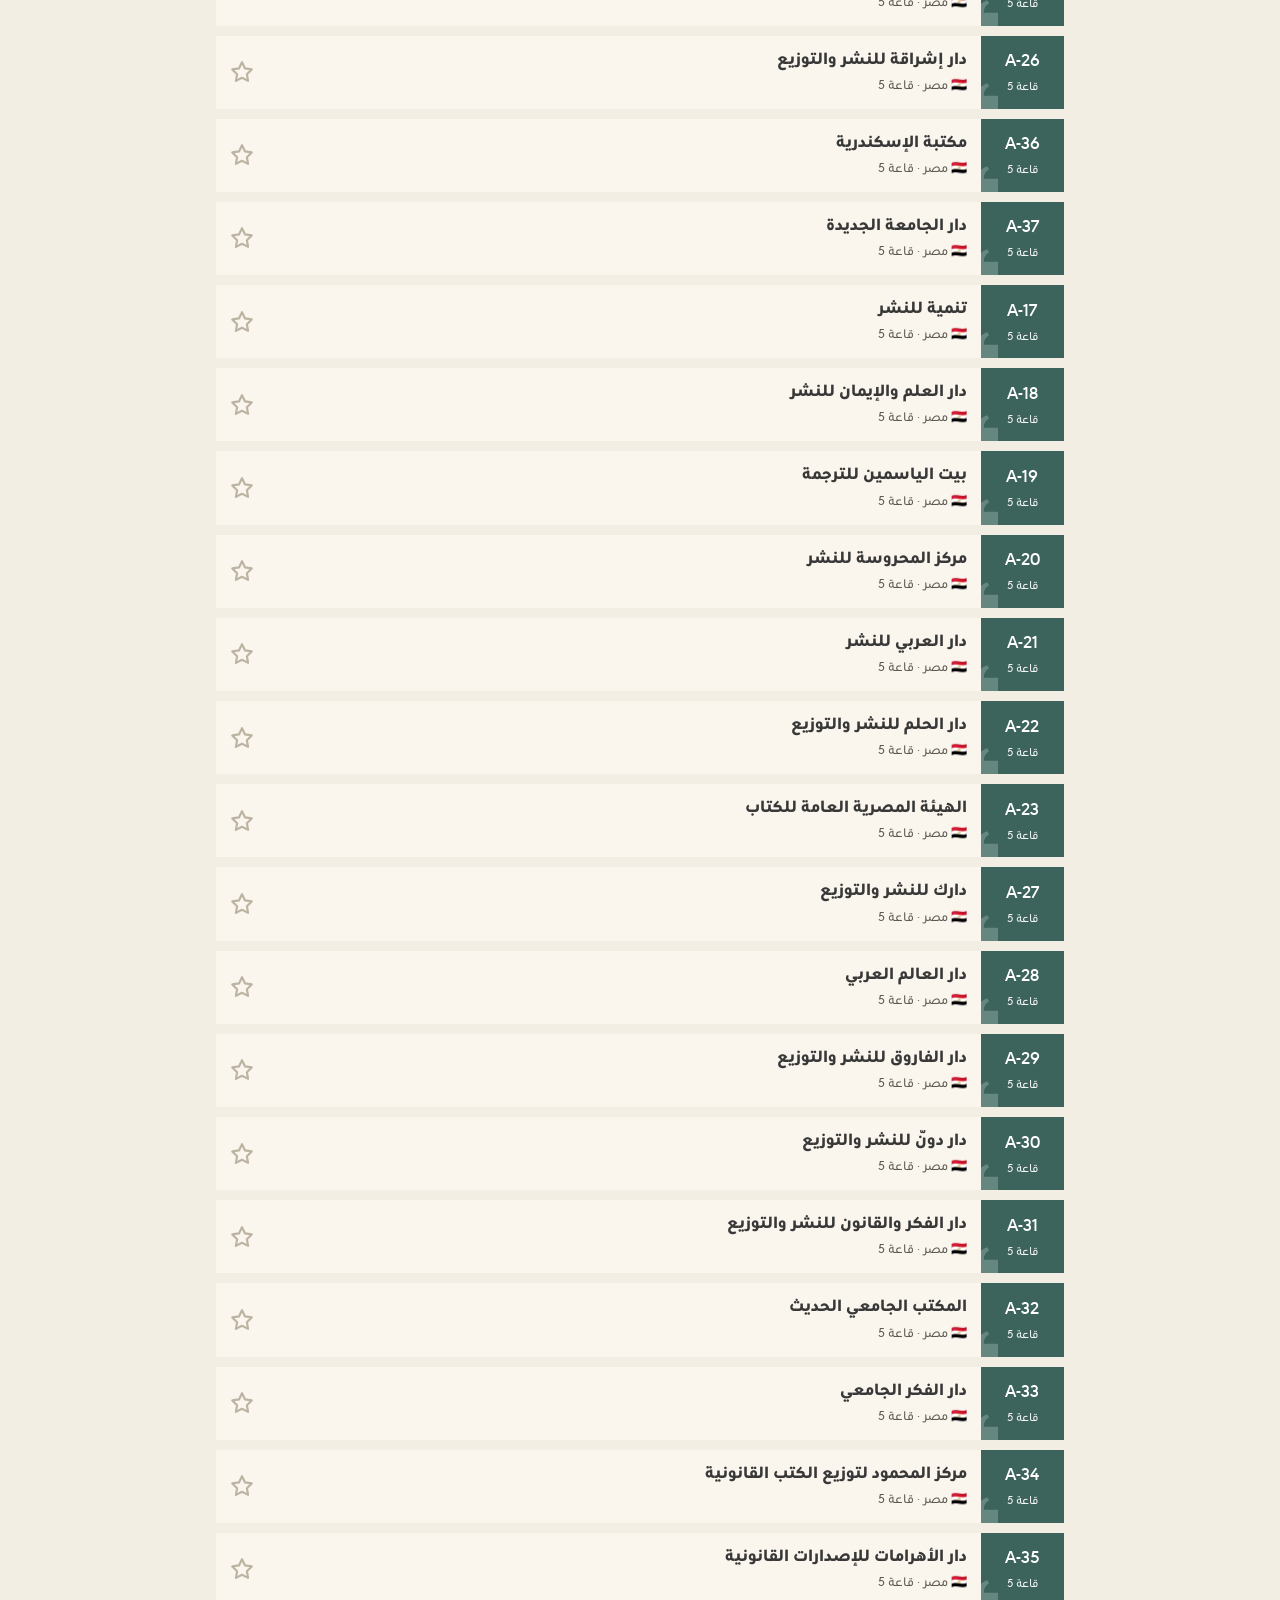
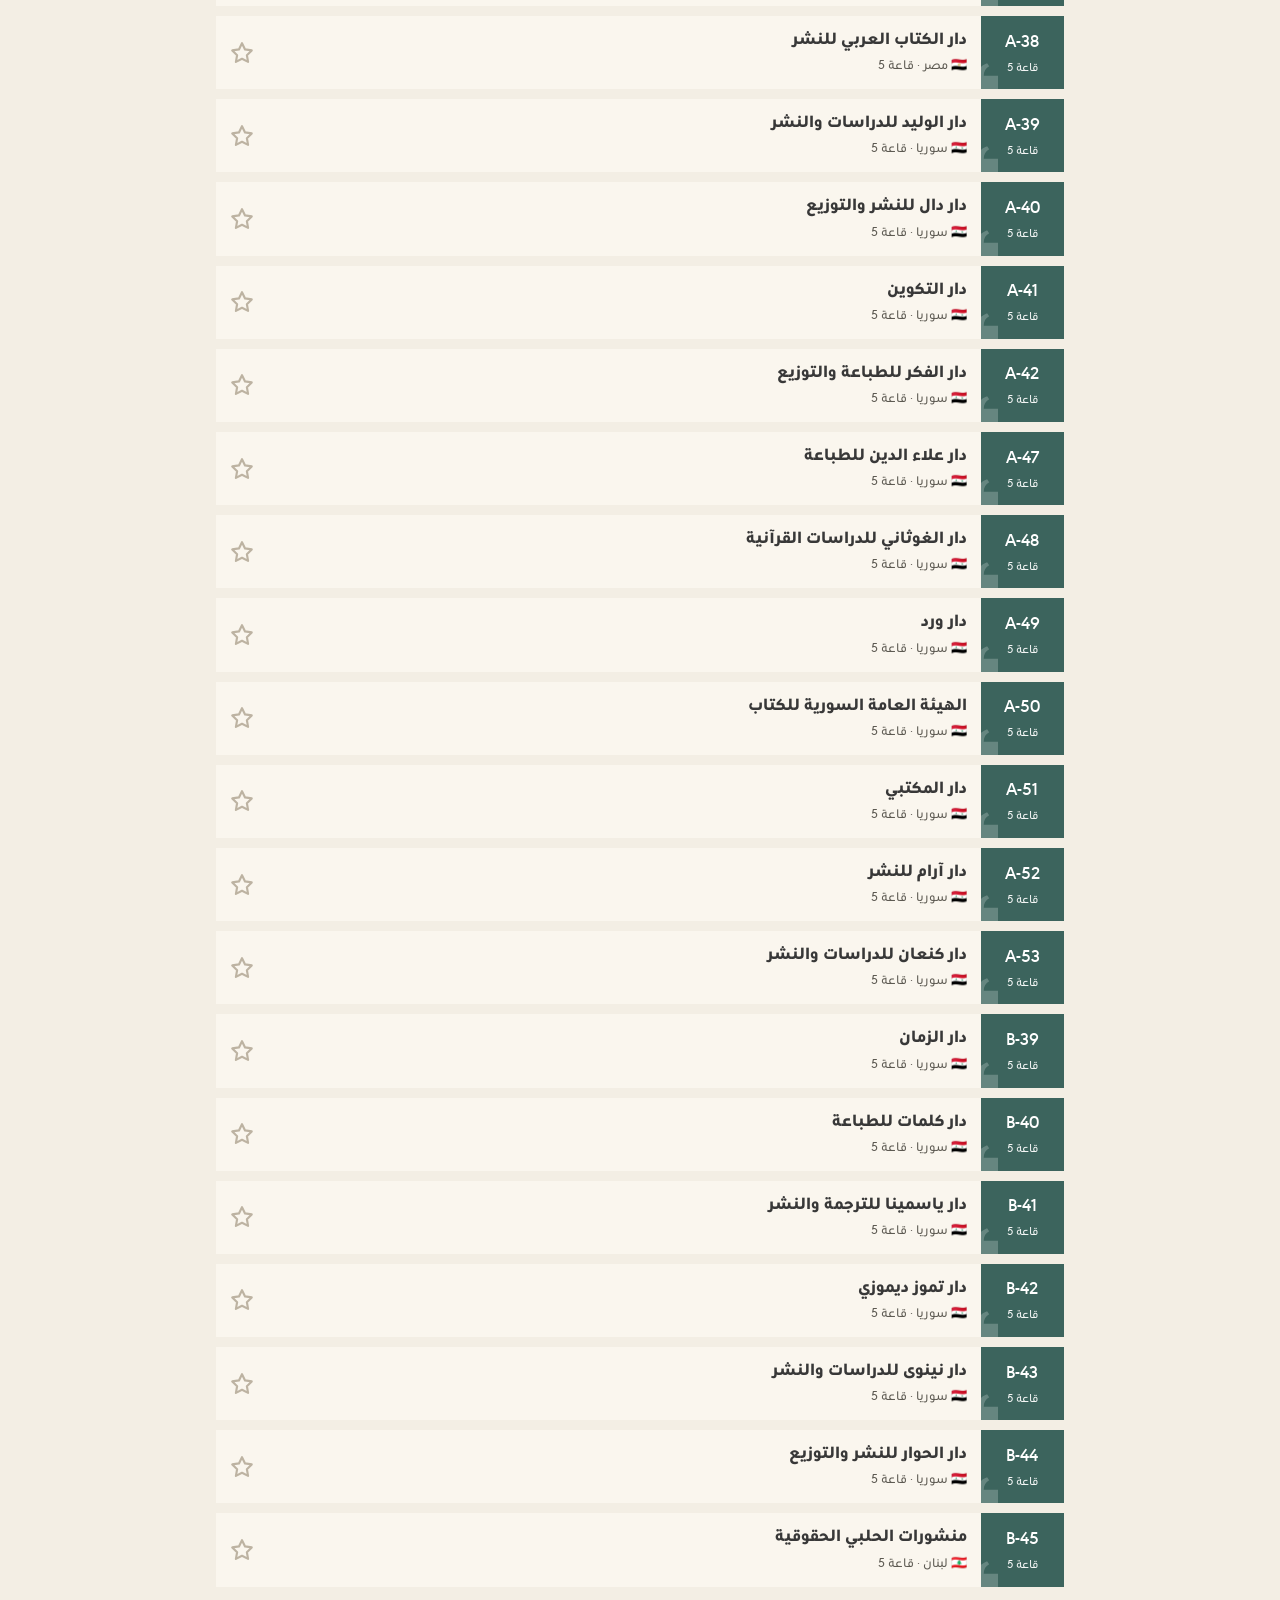
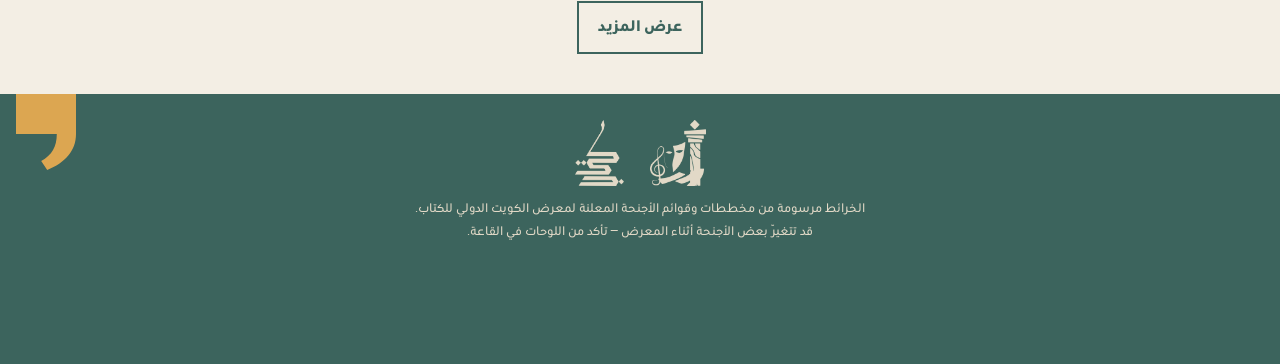
==== commit d47acb1d: "إرجاع رسالة «خلها على شاشة تلفونك» بعد الانتقال لـ daleel-kw.com Co-Authored-By: Claude Opus 5.5 <no" ====
--- a/index.html
+++ b/index.html
@@ -1219,7 +1219,7 @@
 window.addEventListener('appinstalled',()=>tk('installed'));
 window.addEventListener('beforeinstallprompt',e=>{e.preventDefault();deferredPrompt=e;showInstall()});
 function showInstall(){let off=false;try{off=localStorage.getItem('daleel-install-off')==='1'}catch(e){}
-  if(standalone||off||!/github\.io$/.test(location.hostname))return;
+  if(standalone||off||!/(^|\.)(daleel-kw\.com|github\.io)$|^localhost$/.test(location.hostname))return;
   const ios=/iphone|ipad|ipod/i.test(navigator.userAgent);
   $('install').innerHTML=`<span style="font-size:1.6rem">📲</span><div><b>خلها على شاشة تلفونك</b>تفتح مثل التطبيق، وتشتغل حتى لو النت ضعيف داخل القاعات.
     ${deferredPrompt?'<br><button class="ins" id="insBtn">ثبّتها الحين</button>':ios?'<br>اضغط زر المشاركة <b style="display:inline">⬆️</b> تحت، بعدين «إضافة إلى الشاشة الرئيسية».':''}</div><button class="x" id="insX" aria-label="إغلاق">✕</button>`;
